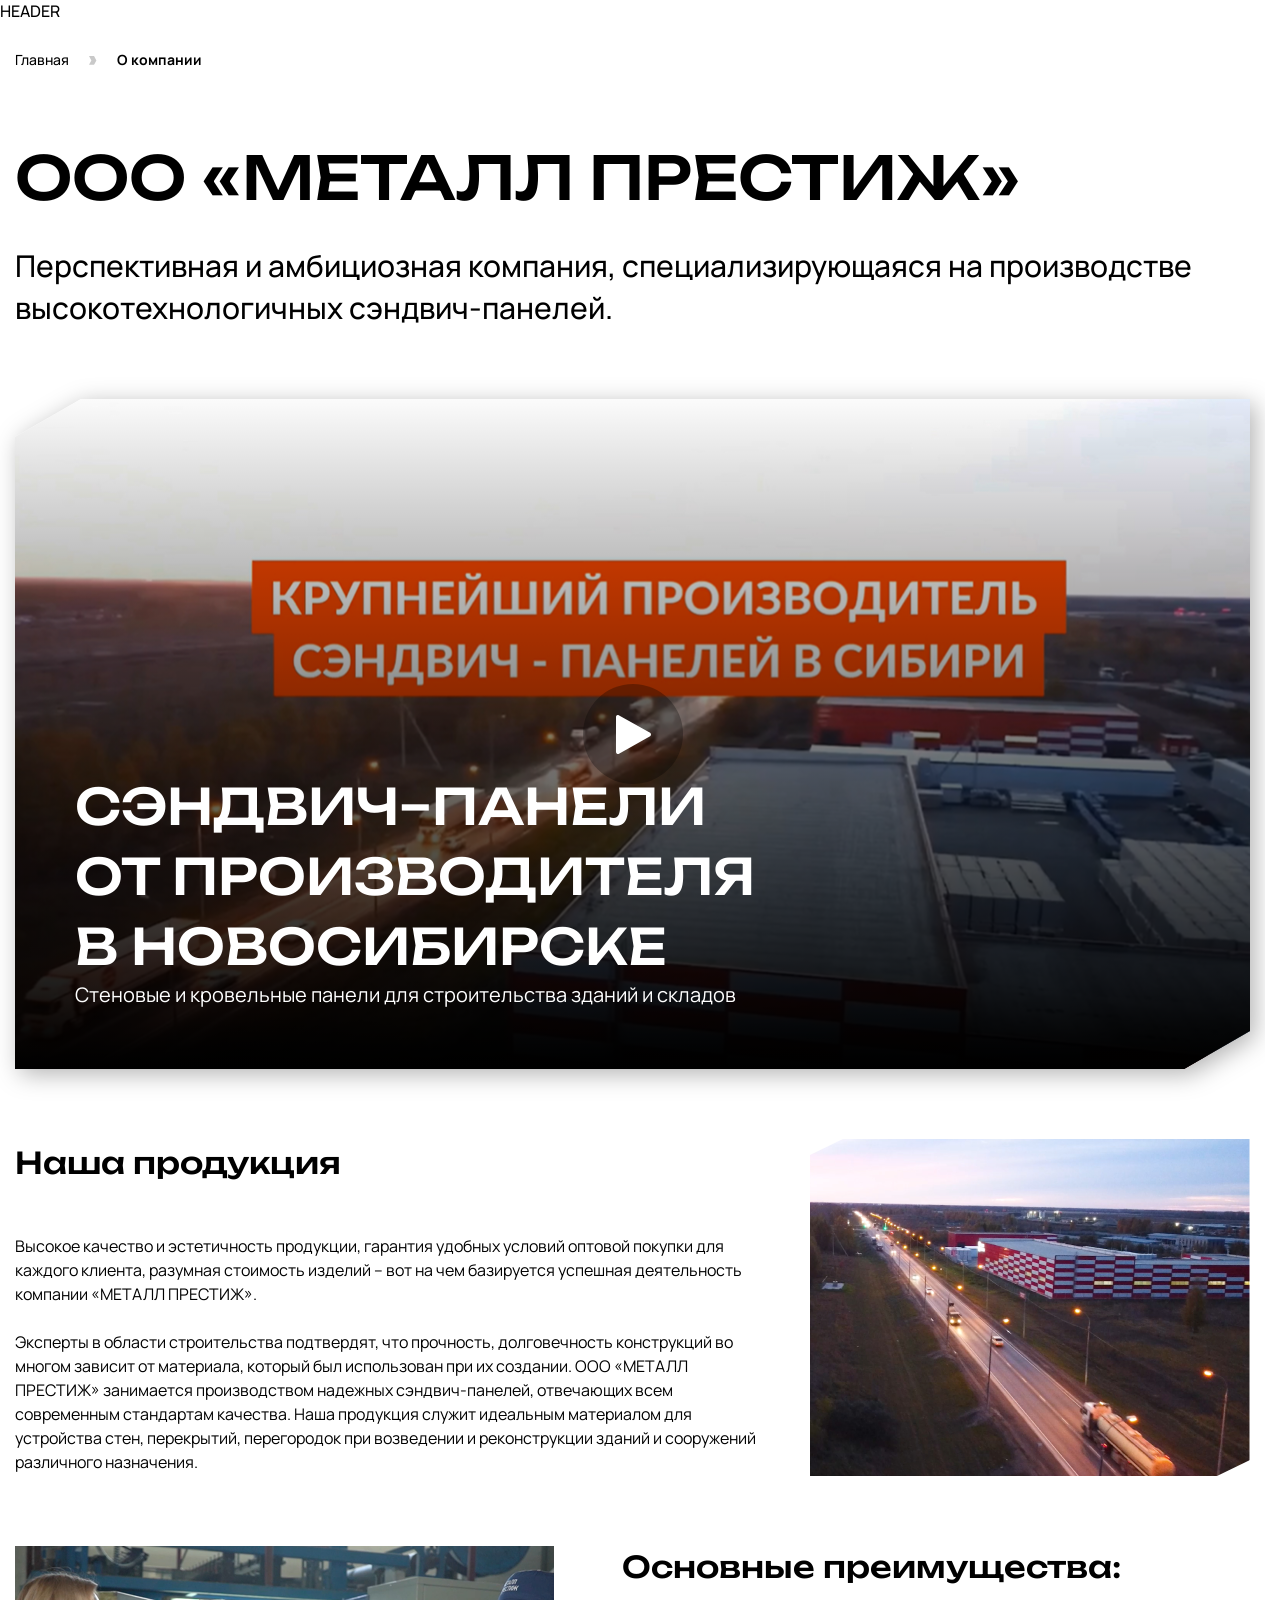
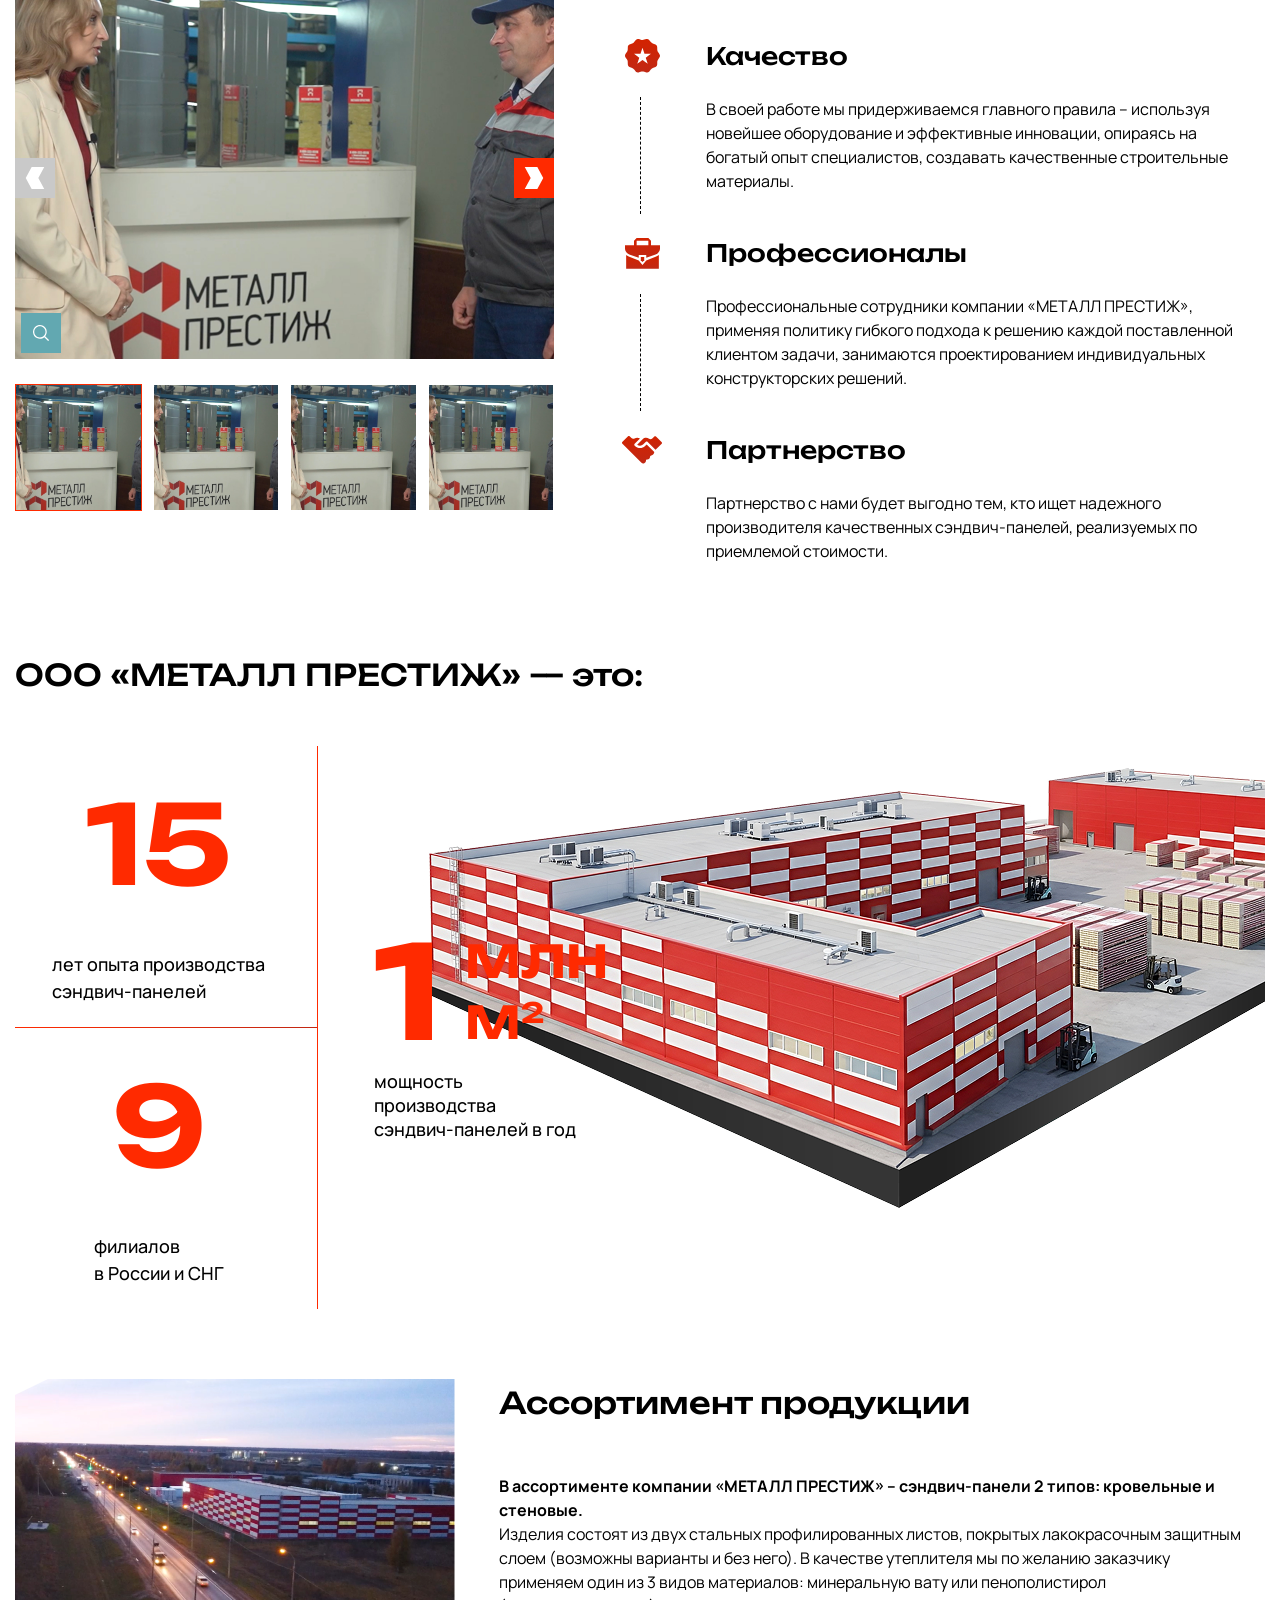
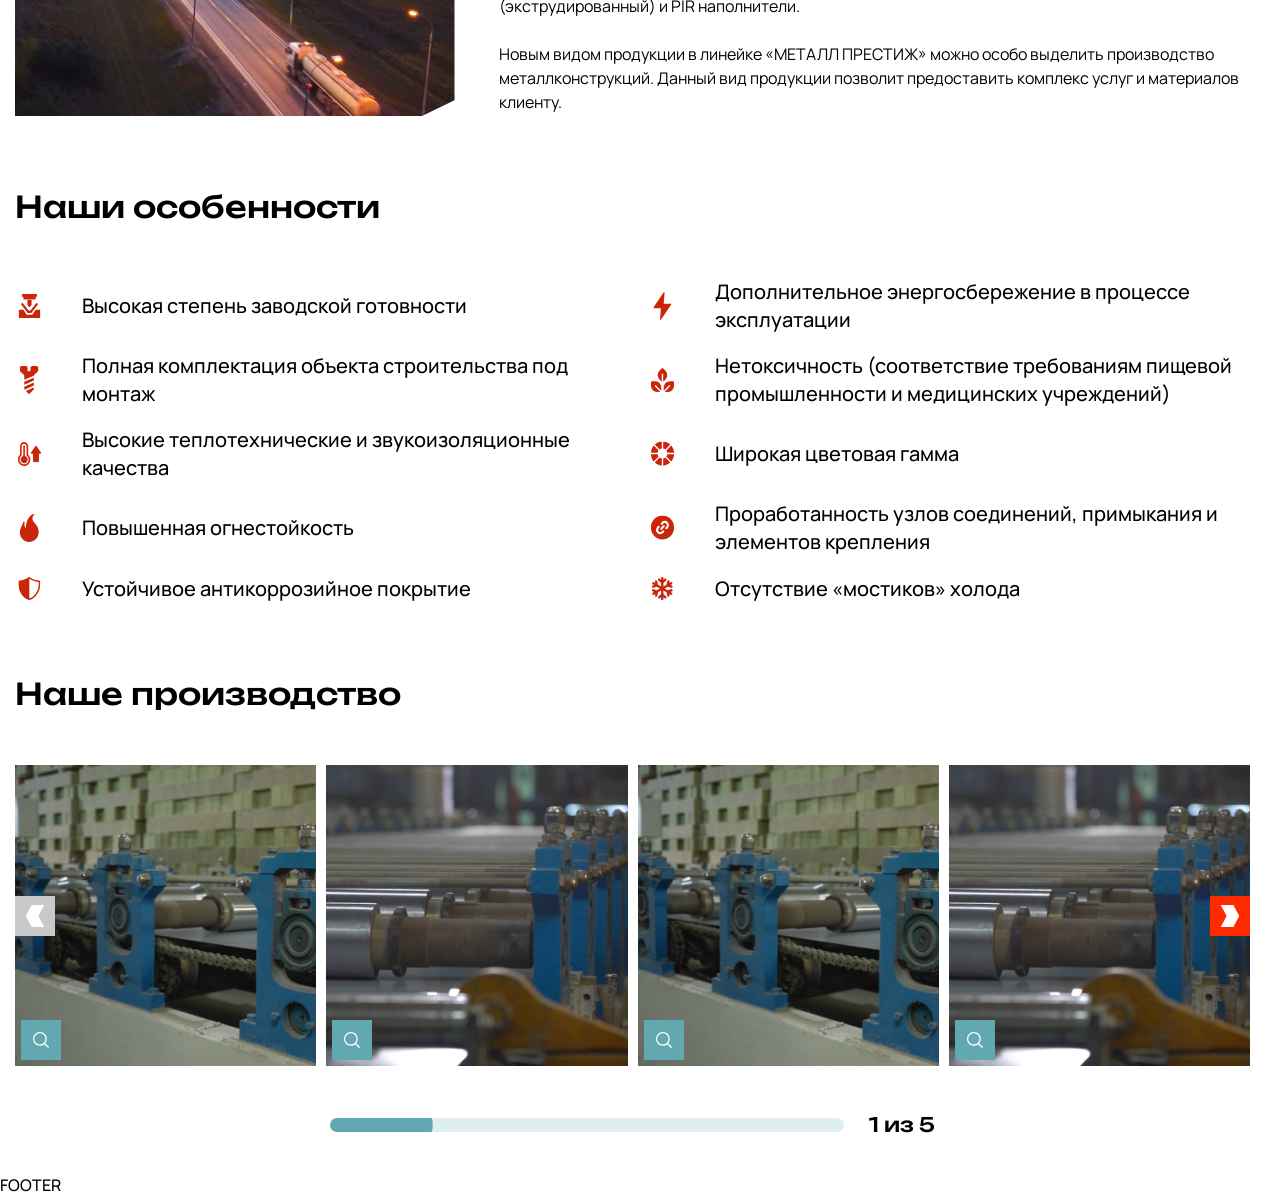
==== about.html @ 3344abcf "Мобильная версия "О компании"" ====
<!doctype html>
<html lang="ru">
	<head>
		<meta charset="UTF-8">
		<meta name="viewport" content="width=device-width, initial-scale=1.0">
		<title>ABOUT</title>
		<meta name="robots" content="noindex" />
		<link rel="stylesheet" href="./assets/css/swiper-bundle.min.css">
		<link rel="stylesheet" href="./assets/css/fancybox.css">
		<link rel="stylesheet" href="./assets/css/main.css">
		
	</head>
	<body>
		<header>
			HEADER
		</header>
		<main>
			<section class="section container breadcrumbs">
				<div class="breadcrumbs__item">
					<a href="/" data-fragment="breacrumb-home">
					<span property="name">Главная</span>
					</a>
					<meta property="position" content="1">
				</div>
				<div class="breadcrumbs__item active">
					<span property="name">О компании</span>
					<meta property="position" content="2">
				</div>
			</section>
			<section class="section container page">
				<h1>ООО «МЕТАЛЛ ПРЕСТИЖ»</h1>
				<div class="page__subtitle">
					Перспективная и амбициозная компания, специализирующаяся на производстве высокотехнологичных сэндвич-панелей.
				</div>
			</section>
			<div class="section container">
				<div class="banner">
					<div class="button-play"><img src="./assets/images/icons/btn_play.svg" alt="PLAY"></div>
					<div class="banner__inner clip-big">
						<div class="banner__inner-content">
							<div class="banner__inner-title">Сэндвич–панели <br>от производителя <br>в Новосибирске</div>
							<div class="banner__inner-description">
								Стеновые и кровельные панели для строительства зданий и складов
							</div>
						</div>
					</div>
					<div class="banner__video clip-big">
						<video loop="" muted="muted" id="banner-video" preload="0" poster="./assets/images/banner.png" width="100%" height="auto"> <source src="https://www.metall-prestig.ru/bitrix/images/video-shapka-metallprestiz.mp4" type="video/mp4"> </video>
					</div>
				</div>
			</div>
			<section class="section container textblock">
				<div class="textblock__text">
					<h2>
						Наша продукция
					</h2>
					<p>Высокое качество и эстетичность продукции, гарантия удобных условий оптовой покупки для каждого клиента, разумная стоимость изделий – вот на чем базируется успешная деятельность компании «МЕТАЛЛ ПРЕСТИЖ».</p>
					<p>Эксперты в области строительства подтвердят, что прочность, долговечность конструкций во многом зависит от материала, который был использован при их создании. ООО «МЕТАЛЛ ПРЕСТИЖ» занимается производством надежных сэндвич-панелей, отвечающих всем современным стандартам качества. Наша продукция служит идеальным материалом для устройства стен, перекрытий, перегородок при возведении и реконструкции зданий и сооружений различного назначения.</p>
				</div>
				<div class="textblock__img clip-small">
					<img src="./assets/images/our-production.png" alt="Наша продукция">
				</div>
			</section>
			<section class="section container gallery-advantages">
				<div class="gallery-thumb">
					<div class="swiper-container gallery-slider">
						<div class="swiper-wrapper">
							<div class="swiper-slide">
								<div class="slide-content">
									<a href="./assets/images/gallery-1.png" data-fancybox><img src="./assets/images/gallery-1.png" alt="Галерея Фото 1"></a>
									<span class="loupe"></span>
								</div>
							</div>
							<div class="swiper-slide">
								<div class="slide-content">
									<a href="./assets/images/gallery-1.png" data-fancybox><img src="./assets/images/gallery-1.png" alt="Галерея Фото 1"></a>
									<span class="loupe"></span>
								</div>
							</div>
							<div class="swiper-slide">
								<div class="slide-content">
									<a href="./assets/images/gallery-1.png" data-fancybox><img src="./assets/images/gallery-1.png" alt="Галерея Фото 1"></a>
									<span class="loupe"></span>
								</div>
							</div>
							<div class="swiper-slide">
								<div class="slide-content">
									<a href="./assets/images/gallery-1.png" data-fancybox><img src="./assets/images/gallery-1.png" alt="Галерея Фото 1"></a>
									<span class="loupe"></span>
								</div>
							</div>
							<div class="swiper-slide">
								<div class="slide-content">
									<a href="./assets/images/gallery-1.png" data-fancybox><img src="./assets/images/gallery-1.png" alt="Галерея Фото 1"></a>
									<span class="loupe"></span>
								</div>
							</div>
						</div>
						<div class="gallery-thumb__nav slider__nav">
							<div class="slider__nav-item slider__prev">
								<svg width="40" height="40" viewBox="0 0 40 40" fill="none" xmlns="http://www.w3.org/2000/svg">
									<path d="M40 0H0V40H40V0Z" fill="#FF2A00"/>
									<path fill-rule="evenodd" clip-rule="evenodd" d="M23.3295 20L29.2486 9.01733H16.6705L10.7515 20L16.6705 30.9827H29.2486L23.3295 20Z" fill="white"/>
								</svg>
							</div>
							<div class="slider__nav-item slider__next">
								<svg width="40" height="40" viewBox="0 0 40 40" fill="none" xmlns="http://www.w3.org/2000/svg">
									<path d="M0 40L40 40L40 3.49691e-06L3.49691e-06 0L0 40Z" fill="#FF2A00"/>
									<path fill-rule="evenodd" clip-rule="evenodd" d="M16.6705 20L10.7514 30.9827L23.3295 30.9827L29.2485 20L23.3295 9.01735L10.7514 9.01735L16.6705 20Z" fill="white"/>
								</svg>
							</div>
						</div>
					</div>
					<div class="gallery-thumbs">
						<div class="gallery-thumbs__slider swiper-container">
							<div class="swiper-wrapper">
								<div class="swiper-slide">
									<img src="./assets/images/gallery-1.png" alt="Галерея Фото 1">
								</div>
								<div class="swiper-slide">
									<img src="./assets/images/gallery-1.png" alt="Галерея Фото 2">
								</div>
								<div class="swiper-slide">
									<img src="./assets/images/gallery-1.png" alt="Галерея Фото 3">
								</div>
								<div class="swiper-slide">
									<img src="./assets/images/gallery-1.png" alt="Галерея Фото 4">
								</div>
								<div class="swiper-slide">
									<img src="./assets/images/gallery-1.png" alt="Галерея Фото 5">
								</div>
							</div>
						</div>
					</div>
				</div>
				<div class="advantages">
					<h2>Основные преимущества:</h2>
					<div class="advantages__list">
						<div class="advantages__item">
							<div class="advantages__item-title">
								<div class="icon">
									<img src="./assets/images/icons/icon_quality.svg" alt="Качество">
								</div>
								Качество
							</div>
							<div class="advantages__item-text">
								В своей работе мы придерживаемся главного правила – используя новейшее оборудование и эффективные инновации, опираясь на богатый опыт специалистов, создавать качественные строительные материалы.
							</div>
						</div>
						<div class="advantages__item">
							<div class="advantages__item-title">
								<div class="icon">
									<img src="./assets/images/icons/icon_profi.svg" alt="Качество">
								</div>
								Профессионалы
							</div>
							<div class="advantages__item-text">
								Профессиональные сотрудники компании «МЕТАЛЛ ПРЕСТИЖ», применяя политику гибкого подхода к решению каждой поставленной клиентом задачи, занимаются проектированием индивидуальных конструкторских решений.
							</div>
						</div>
						<div class="advantages__item">
							<div class="advantages__item-title">
								<div class="icon">
									<img src="./assets/images/icons/icon_partners.svg" alt="Качество">
								</div>
								Партнерство
							</div>
							<div class="advantages__item-text">
								Партнерство с нами будет выгодно тем, кто ищет надежного производителя качественных сэндвич-панелей, реализуемых по приемлемой стоимости.
							</div>
						</div>
					</div>
				</div>
			</section>
			<div class="section features">
				<div class="container">
					<h2>ООО «МЕТАЛЛ ПРЕСТИЖ» — это:</h2>
					<div class="features__list">
						<div class="features__item">
							<div class="features__item-number">
								15
							</div>
							<div class="features__item-text">
								лет опыта производства <br>сэндвич-панелей
							</div>
						</div>
						<div class="features__item">
							<div class="features__item-number">
								<span>1</span>
								<span>млн <br>м<sup>2</sup></span>
							</div>
							<div class="features__item-text">
								мощность <br>производства <br>сэндвич-панелей в год
							</div>
						</div>
						<div class="features__item">
							<div class="features__item-number">
								9
							</div>
							<div class="features__item-text">
								филиалов <br>в России и СНГ
							</div>
						</div>
					</div>
				</div>
				<div class="features__img">
					<img src="./assets/images/features.png" alt="ООО МЕТАЛЛ ПРЕСТИЖ">
				</div>
			</div>
			<section class="section container textblock">
				<div class="textblock__img clip-small">
					<img src="./assets/images/our-production.png" alt="Наша продукция">
				</div>
				<div class="textblock__text">
					<h2>
						Ассортимент продукции
					</h2>
					<p><b>В ассортименте компании «МЕТАЛЛ ПРЕСТИЖ» – сэндвич-панели 2 типов: кровельные и стеновые.</b> <br>Изделия состоят из двух стальных профилированных листов, покрытых лакокрасочным защитным слоем (возможны варианты и без него). В качестве утеплителя мы по желанию заказчику применяем один из 3 видов материалов: минеральную вату или пенополистирол (экструдированный) и PIR наполнители.</p>
					<p>Новым видом продукции в линейке «МЕТАЛЛ ПРЕСТИЖ» можно особо выделить производство металлконструкций. Данный вид продукции позволит предоставить комплекс услуг и материалов клиенту.</p>
				</div>
			</section>
			<section class="section container advantages-list">
				<h2>Наши особенности</h2>
				<div class="advantages-list__items">
					<div class="advantages-list__elem">
						<div class="icon">
							<img src="./assets/images/icons/icon_product.svg" alt="Высокая степень заводской готовности">
						</div>
						<div class="text">
							Высокая степень заводской готовности
						</div>
					</div>
					<div class="advantages-list__elem">
						<div class="icon">
							<img src="./assets/images/icons/icon_energy.svg" alt="Дополнительное энергосбережение в процессе эксплуатации">
						</div>
						<div class="text">
							Дополнительное энергосбережение в процессе эксплуатации
						</div>
					</div>
					<div class="advantages-list__elem">
						<div class="icon">
							<img src="./assets/images/icons/icon_screw.svg" alt="Полная комплектация объекта строительства под монтаж">
						</div>
						<div class="text">
							Полная комплектация объекта строительства под монтаж
						</div>
					</div>
					<div class="advantages-list__elem">
						<div class="icon">
							<img src="./assets/images/icons/icon_eco.svg" alt="Нетоксичность (соответствие требованиям пищевой промышленности и медицинских учреждений)">
						</div>
						<div class="text">
							Нетоксичность (соответствие требованиям пищевой промышленности и медицинских учреждений)
						</div>
					</div>
					<div class="advantages-list__elem">
						<div class="icon">
							<img src="./assets/images/icons/icon_temp.svg" alt="Высокие теплотехнические и звукоизоляционные качества">
						</div>
						<div class="text">
							Высокие теплотехнические и звукоизоляционные качества
						</div>
					</div>
					<div class="advantages-list__elem">
						<div class="icon">
							<img src="./assets/images/icons/icon_colour.svg" alt="Широкая цветовая гамма">
						</div>
						<div class="text">
							Широкая цветовая гамма
						</div>
					</div>
					<div class="advantages-list__elem">
						<div class="icon">
							<img src="./assets/images/icons/icon_fire.svg" alt="Повышенная огнестойкость">
						</div>
						<div class="text">
							Повышенная огнестойкость
						</div>
					</div>
					<div class="advantages-list__elem">
						<div class="icon">
							<img src="./assets/images/icons/icon_chain.svg" alt="Проработанность узлов соединений, примыкания и элементов крепления">
						</div>
						<div class="text">
							Проработанность узлов соединений, примыкания и элементов крепления
						</div>
					</div>
					<div class="advantages-list__elem">
						<div class="icon">
							<img src="./assets/images/icons/icon_guarantee.svg" alt="Устойчивое антикоррозийное покрытие">
						</div>
						<div class="text">
							Устойчивое антикоррозийное покрытие
						</div>
					</div>
					<div class="advantages-list__elem">
						<div class="icon">
							<img src="./assets/images/icons/icon_cold.svg" alt="Отсутствие «мостиков» холода">
						</div>
						<div class="text">
							Отсутствие «мостиков» холода
						</div>
					</div>
				</div>
			</section>
			<section class="section container production">
				<h2>Наше производство</h2>
				<div class="production__gallery">
					<div class="gallery swiper">
						<div class="swiper-wrapper">
							<div class="swiper-slide">
								<div class="production__item">
									<a href="./assets/images/production-1.png" data-fancybox="gallery">
										<img src="./assets/images/production-1_thumb.png" alt="Галерея Фото 1">
										<span class="loupe"></span>
									</a>
								</div>
							</div>
							<div class="swiper-slide">
								<div class="production__item">
									<a href="./assets/images/production-2.png" data-fancybox="gallery">
										<img src="./assets/images/production-2_thumb.png" alt="Галерея Фото 2">
										<span class="loupe"></span>
									</a>
								</div>
							</div>
							<div class="swiper-slide">
								<div class="production__item">
									<a href="./assets/images/production-3.png" data-fancybox="gallery">
										<img src="./assets/images/production-3_thumb.png" alt="Галерея Фото 3">
										<span class="loupe"></span>
									</a>
								</div>
							</div>
							<div class="swiper-slide">
								<div class="production__item">
									<a href="./assets/images/production-4.png" data-fancybox="gallery">
										<img src="./assets/images/production-4_thumb.png" alt="Галерея Фото 4">
										<span class="loupe"></span>
									</a>
								</div>
							</div>
							<div class="swiper-slide">
								<div class="production__item">
									<a href="./assets/images/production-1.png" data-fancybox="gallery">
										<img src="./assets/images/production-1_thumb.png" alt="Галерея Фото 1">
										<span class="loupe"></span>
									</a>
								</div>
							</div>
							<div class="swiper-slide">
								<div class="production__item">
									<a href="./assets/images/production-2.png" data-fancybox="gallery">
										<img src="./assets/images/production-2_thumb.png" alt="Галерея Фото 2">
										<span class="loupe"></span>
									</a>
								</div>
							</div>
							<div class="swiper-slide">
								<div class="production__item">
									<a href="./assets/images/production-3.png" data-fancybox="gallery">
										<img src="./assets/images/production-3_thumb.png" alt="Галерея Фото 3">
										<span class="loupe"></span>
									</a>
								</div>
							</div>
							<div class="swiper-slide">
								<div class="production__item">
									<a href="./assets/images/production-4.png" data-fancybox="gallery">
										<img src="./assets/images/production-4_thumb.png" alt="Галерея Фото 4">
										<span class="loupe"></span>
									</a>
								</div>
							</div>
						</div>
					</div>
					<div class="gallery__nav slider__nav">
						<div class="slider__nav-item slider__prev">
							<svg width="40" height="40" viewBox="0 0 40 40" fill="none" xmlns="http://www.w3.org/2000/svg">
								<path d="M40 0H0V40H40V0Z" fill="#FF2A00"/>
								<path fill-rule="evenodd" clip-rule="evenodd" d="M23.3295 20L29.2486 9.01733H16.6705L10.7515 20L16.6705 30.9827H29.2486L23.3295 20Z" fill="white"/>
							</svg>
						</div>
						<div class="slider__nav-item slider__next">
							<svg width="40" height="40" viewBox="0 0 40 40" fill="none" xmlns="http://www.w3.org/2000/svg">
								<path d="M0 40L40 40L40 3.49691e-06L3.49691e-06 0L0 40Z" fill="#FF2A00"/>
								<path fill-rule="evenodd" clip-rule="evenodd" d="M16.6705 20L10.7514 30.9827L23.3295 30.9827L29.2485 20L23.3295 9.01735L10.7514 9.01735L16.6705 20Z" fill="white"/>
							</svg>
						</div>
					</div>
				</div>
				<div class="gallery__pagination">
					<div class="mobile__navigation gallery__nav">
						<div class="slider__nav-item slider__prev">
							<svg width="40" height="40" viewBox="0 0 40 40" fill="none" xmlns="http://www.w3.org/2000/svg">
								<path d="M40 0H0V40H40V0Z" fill="#FF2A00"/>
								<path fill-rule="evenodd" clip-rule="evenodd" d="M23.3295 20L29.2486 9.01733H16.6705L10.7515 20L16.6705 30.9827H29.2486L23.3295 20Z" fill="white"/>
							</svg>
						</div>
						<div class="slider-pagination"></div>
						<div class="slider__nav-item slider__next">
							<svg width="40" height="40" viewBox="0 0 40 40" fill="none" xmlns="http://www.w3.org/2000/svg">
								<path d="M0 40L40 40L40 3.49691e-06L3.49691e-06 0L0 40Z" fill="#FF2A00"/>
								<path fill-rule="evenodd" clip-rule="evenodd" d="M16.6705 20L10.7514 30.9827L23.3295 30.9827L29.2485 20L23.3295 9.01735L10.7514 9.01735L16.6705 20Z" fill="white"/>
							</svg>
						</div>
					</div>
					<div class="slider-counter"></div>
				</div>
			</section>
		</main>
		<footer>
			FOOTER
		</footer>

		<script src="./assets/js/swiper-bundle.min.js"></script>
		<script src="./assets/js/fancybox.umd.js"></script>
		<script src="./assets/js/main.js"></script>
	</body>
</html>
---- assets/css/main.css ----
*,
:before,
:after {
	box-sizing: border-box;
	margin: 0;
	padding: 0;
}

:where(ul, ol):where([class]) {
	padding-left: 0
}

body,
:where(blockquote, figure):where([class]) {
	margin: 0
}

:where(h1, h2, h3, h4, h5, h6, p, ul, ol, dl):where([class]) {
	margin-block: 0
}

:where(dd[class]) {
	margin-left: 0
}

:where(fieldset[class]) {
	margin-left: 0;
	padding: 0;
	border: none
}

:where(ul[class]) {
	list-style: none
}

:where(address[class]) {
	font-style: normal
}

img,
video {
	display: block;
	height: auto
}

input,
textarea,
select,
button {
	font: inherit
}

ul li,
ol li {
	list-style: none;
}

html {
	height: 100%;
	scrollbar-gutter: stable
}

html,
:has(:target) {
	scroll-behavior: smooth
}

body {
	min-height: 100%;
}

a:where([class]) {
	display: inline-flex
}

button,
label {
	cursor: pointer
}

svg * {
	transition-property: fill, stroke
}

:where(table) {
	border-collapse: collapse;
	border-color: currentColor
}

@media (prefers-reduced-motion: reduce) {
	*,
	:before,
	:after {
		animation-duration: .01ms !important;
		animation-iteration-count: 1 !important;
		transition-duration: .01ms !important;
		scroll-behavior: auto !important
	}
}

@font-face {
    font-family: 'Unbounded';
    src: url('../fonts/Unbounded-Medium.woff2') format('woff2');
    font-weight: 500;
    font-style: normal;
    font-display: swap;
}

@font-face {
    font-family: 'Unbounded';
    src: url('../fonts/Unbounded-Bold.woff2') format('woff2');
    font-weight: bold;
    font-style: normal;
    font-display: swap;
}

@font-face {
    font-family: 'Inter 24pt';
    src: url('../fonts/Inter24pt-Medium.woff2') format('woff2');
    font-weight: 500;
    font-style: normal;
    font-display: swap;
}

@font-face {
    font-family: 'Manrope';
    src: url('../fonts/Manrope-Bold.woff2') format('woff2');
    font-weight: bold;
    font-style: normal;
    font-display: swap;
}

@font-face {
    font-family: 'Manrope';
    src: url('../fonts/Manrope-Light.woff2') format('woff2');
    font-weight: 300;
    font-style: normal;
    font-display: swap;
}

@font-face {
    font-family: 'Manrope';
    src: url('../fonts/Manrope-Medium.woff2') format('woff2');
    font-weight: 500;
    font-style: normal;
    font-display: swap;
}

@font-face {
    font-family: 'Manrope';
    src: url('../fonts/Manrope-Regular.woff2') format('woff2');
    font-weight: normal;
    font-style: normal;
    font-display: swap;
}

a {
    color: inherit;
    text-decoration: none;
}

.btn {
    border: 2px solid transparent;
    border-radius: 50px;
    background-image: 
        linear-gradient(#ffffff, #ffffff), 
        linear-gradient(90deg, var(--color-accent),  var(--color-accent-dark));
    background-origin: border-box;
    background-clip: padding-box, border-box;
    font-weight: 700;
    font-size: 14px;
    line-height: 19px;
    display: block;
    padding: 11px 34px;
    color: var(--color-black);
    width: fit-content;
}

.hidden {
    opacity: 0!important;
}

:root {
	--color-white: #FFFFFF;
    --color-black: #000000;

    --color-accent: #FF2A00;
    --color-accent-dark: #C12814;

    --color-blue: #62A8B1;
}

body {
	font-family: 'Manrope';
    font-weight: 500;
}

.container {
    max-width: 1443px;
    padding-inline: 15px;
    margin: 0 auto;
}

.section {
    padding-top: 35px;
    padding-bottom: 35px;
}

.section__title {
    display: flex;
    justify-content: space-between;
    align-items: center;
}

.section__title h2,
.section h2 {
    font-weight: 500;
    font-size: 30px;
    line-height: 42px;
    font-family: 'Unbounded';
    font-weight: 500;
    margin-bottom: 50px;
}

@media(max-width: 576px) {
    .container {
        padding-inline: 21px;
    }

    .section {
        padding-top: 20px;
        padding-bottom: 20px;
    }

    .section h2 {
        font-size: 16px;
        line-height: 22px;
        margin-bottom: 25px;
    }
}

.section__more a {
    font-weight: 500;
    font-size: 16px;
    line-height: 22px;
    position: relative;
    padding-right: 20px;
    text-decoration: underline;
    padding-right: 34px;
    display: block;
}

.section__more a:hover {
    text-decoration: none;
}

.section__more a:before {
    background: url('../images/right_mini.svg') no-repeat center center;
    content: '';
    width: 16px;
    height: 16px;
    right: 0;
    top: 50%;
    transform: translateY(-50%);
    position: absolute;
}

.section__more a:hover:before {
    animation: moveRight 0.5s ease-in-out;
}

@keyframes moveRight {
  0% {
    right: 0;
  }
  50% {
    right: 5px;
  }
  100% {
    right: 0; 
  }
}


/* <скошенные углы> */

.clip-big {
    clip-path: polygon(
        66px 0,
        100% 0,
        100% calc(100% - 38px),
        calc(100% - 66px) 100%,
        0 100%,
        0 38px
    );
}

.clip-small {
    clip-path: polygon(
        33px 0,
        100% 0,
        100% calc(100% - 16px),
        calc(100% - 33px) 100%,
        0 100%,
        0 16px
    );
}

@media(max-width: 576px) {
    .clip-big {
        clip-path: polygon(
            28px 0,
            100% 0,
            100% calc(100% - 15px),
            calc(100% - 28px) 100%,
            0 100%,
            0 15px
        );
    }
}

/* </ скошенные углы> */

/* start breadcrumbs */

.breadcrumbs.section {
	padding-top: 27px;
}

.breadcrumbs {
    font-size: 14px;
    line-height: 21px;
	display: flex;
	gap: 20px;
}

.breadcrumbs .breadcrumbs__item {
	display: flex;
}

.breadcrumbs .breadcrumbs__item:not(:first-child) a:before,
.breadcrumbs .breadcrumbs__item.active:before {
	content: url("data:image/svg+xml;charset=UTF-8, %3csvg width='8' height='9' viewBox='0 0 8 9' fill='none' xmlns='http://www.w3.org/2000/svg'%3e%3cpath fill-rule='evenodd' clip-rule='evenodd' d='M2.36722 4.39307L-0.000407219 8.78613L5.03081 8.78613L7.39844 4.39307L5.03081 5.51506e-06L-0.000406451 5.07522e-06L2.36722 4.39307Z' fill='%23C9C9C9'/%3e%3c/svg%3e ");
	margin-right: 20px;
}

.breadcrumbs .breadcrumbs__item.active {
    font-weight: 600;
}

@media(max-width: 576px) {
	.breadcrumbs {
		font-size: 12px;
		line-height: 20px;
	}
}

/* end breadcrumbs */

/* <all swiper> */

.slider-counter {
    font-family: 'Unbounded';
    font-weight: 500;
    font-size: 20px;
    line-height: 28px;
    white-space: nowrap;
}

.slider__nav {
    display: flex;
    justify-content: space-between;
    position: absolute;
    z-index: 9;
    left: -20px;
    right: -20px;
    top: 212px;
}

.slider__prev,
.slider__next {
    cursor: pointer;
    display: flex;
    align-items: center;
}

.slider__prev:not(.swiper-button-disabled):hover svg path:first-child,
.slider__next:not(.swiper-button-disabled):hover svg path:first-child {
    fill: var(--color-accent-dark);
}

.swiper-button-disabled svg path:first-child {
    fill: #C9C9C9;
    cursor: auto;
}

.slider-pagination {
    position: relative;
}

.swiper-pagination-progressbar .swiper-pagination-progressbar-fill {
    background: #62A8B0;
    border-radius: 8px;
}

.swiper-pagination-progressbar {
    background: #DFEFF1;
    height: 8px;
}

.swiper-pagination-progressbar.swiper-pagination-horizontal {
    height: 14px;
    border-radius: 8px;
    overflow: hidden;
    width: 100%;
    max-width: 514px;
}

@media(max-width: 1443px) {
    .slider__nav {
        left: 0;
        right: 0;
    }
}

@media(max-width: 576px) {
    .slider__prev,
    .slider__next {
        width: 24px;
        height: 24px;
    }

    .slider-counter {
        font-size: 16px;
    }
}

/* </ all swiper> */

/* --------------------------------------------- end general --------------------------------------------- */

/* <banner> */

.button-play {
    position: absolute;
    top: 50%;
    left: 50%;
    transform: translate(-50%, -50%);
    z-index: 9;
    cursor: pointer;
    transition: opacity 1.5s ease;
}

.button-play img {
    transition: transform 0.5s ease;
}

.button-play img:hover {
    transform: scale(1.2);
}

.banner__video {
    position: absolute;
    top: 0;
    right: 0;
    bottom: 0;
    left: 0;
}

.banner__video video {
    width: 100%;
    height: 100%;
    object-fit: cover;
    object-position: center;
}

.banner {
    position: relative;
    filter: drop-shadow(5px 5px 12px rgba(0, 0, 0, 0.3));
    height: 670px;
}

.--home.banner {
    padding-bottom: 0;
}

.banner__inner {
    background: url('../images/banner.png') no-repeat center center;
    background-size: cover;
    position: relative;
    height: 100%;
    z-index: 8;
    transition: opacity 1.5s ease;
}

.--home.banner .banner__inner {
    margin-bottom: 65px;
}

.banner__inner:after {
    position: absolute;
    top: 0;
    right: 0;
    bottom: 0;
    left: 0;
    z-index: 8;
    background: linear-gradient(180deg, rgba(0, 0, 0, 0) 0%, #000000 100%);
    content: '';
}

.banner__inner > div {
    z-index: 9;
}

.banner__inner {
    display: flex;
    padding: 60px;
    color: var(--color-white);
}

.banner__inner-content {
    margin-top: auto;
}

.banner__inner-title {
    font-family: 'Unbounded';
    font-size: 50px;
    line-height: 70px;
    text-transform: uppercase;
}

.banner__inner-description {
    font-weight: 400;
    font-size: 20px;
    line-height: 28px;
}

.banner__message {
    background-color: #606060;
    background-image: url('../images/banner_bg.png');
    background-repeat: repeat-x;
    background-position: bottom;
    padding: 38px 27px 30px;
    font-weight: 500;
    font-size: 16px;
    line-height: 22px;
    color: #FFFFFF;
    max-width: 530px;
    position: absolute;
    bottom: -65px;
    right: 65px;
}

.banner__message p {
    margin-bottom: 22px;
}

.banner__message p b {
    font-weight: 700;
}

.banner__message p:last-child {
    margin-bottom: 0;
}

@media(max-width: 767px) {
    .banner {
        display: flex;
        flex-direction: column;
        filter: none;
        height: auto;
    }

    .button-play {
        display: none;
    }

    .banner__video {
        position: relative;
        order: 1;
    }

    .banner__inner {
        clip-path: none;
        background: transparent;
        order: 2;
        color: var(--color-black);
        padding: 0;
        width: 100%;
        height: fit-content;
    }

    .banner__inner-title {
        font-size: 28px;
        line-height: 36px;
        text-align: center;
        margin-bottom: 20px;
    }

    .banner__inner-description {
        font-size: 16px;
        line-height: 21px;
        text-align: center;
    }

    .banner__inner-content {
        margin-top: 0;
        width: 100%;
        padding: 19px 0 0 0;
    }

    .banner__inner:after {
        display: none;
    }
}

@media(max-width: 576px) {
    .banner__inner-title {
        font-size: 24px;
        line-height: normal;
        margin-bottom: 13px;
    }

    .banner__inner-description {
        font-size: 12px;

        line-height: 17px;
    }
}

@media(max-width: 480px) {
    .banner__inner-title {
        font-size: 18px;
    }
}

/* </ banner> */

/* <features> */

.features {
    background: url('../images/features.png') no-repeat center right;
}

.features__list {
    display: grid;
    grid-template-columns: auto;
    grid-template-rows: auto;
    column-gap: 0;
    row-gap: 0;
    width: fit-content;
}

.features__list .features__item:nth-child(1) {
    grid-column-start: 1;
    grid-row-start: 1;
    border-bottom: 1px solid;
    border-image: linear-gradient(90deg, var(--color-accent),  var(--color-accent-dark)) 1;
}

.features__list .features__item:nth-child(2) {
    border-image: linear-gradient(90deg, var(--color-accent),  var(--color-accent-dark)) 1;
    grid-column-start: 2;
    grid-row-start: 1;
    grid-row: span 2;
}

.features__list .features__item:nth-child(3) {
    grid-column-start: 1;
    grid-row-start: 2;
}

.features__list .features__item {
    display: flex;
    gap: 30px;
    padding: 21px 52px 22px 37px;
    align-items: center;
    letter-spacing: 0;
}

.features__list .features__item .features__item-number {
    font-family: 'Unbounded';
    font-weight: bold;
    font-size: 110px;
    line-height: 154px;
    color: var(--color-accent);
    min-width: 150px;
    display: flex;
    justify-content: center;
    gap: 23px;
    align-items: center;
}

.features__list .features__item .features__item-text {
    font-weight: 500;
    font-size: 18px;
    line-height: 27px;
}

.features__list .features__item:nth-child(2) .features__item-text {
    line-height: 24px;
}

.features__list .features__item:nth-child(2) .features__item-number span:first-child {
    font-size: 130px;
}

.features__list .features__item:nth-child(2) .features__item-number span:last-child {
    font-size: 45px;
    line-height: 52px;
    text-transform: uppercase;
}

.features__list .features__item:nth-child(2) .features__item-number span:last-child sup {
    font-size: 28px;
}

.features__img {
    display: none;
}

.features__img img {
    max-width: 100%;
    height: auto;
}

@media(min-width: 992px) {
    .features__list .features__item:nth-child(2) {
        gap: 0;
        flex-direction: column;
        align-items: baseline;
        justify-content: center;
        padding: 10px 52px 10px 56px;
        border-left: 1px solid;
    }
}

@media(max-width: 1198px) {
    .features {
        background: transparent;
    }

    .features__list {
       width: 100%;
    }

    .features__img {
        display: flex;
        justify-content: flex-end;
    }
}

@media(max-width: 991px) {

    .features__list {
        display: flex;
        flex-direction: column;
    }

    .features__list .features__item:nth-child(2) {
        border-bottom: 1px solid;
    }

    .features__list .features__item {
        justify-content: center;
    }
}

@media(max-width: 767px) {
    .features__list .features__item .features__item-number,
    .features__list .features__item:nth-child(2) .features__item-number span:first-child {
        font-size: 60px;
        line-height: 84px;
    }

    .features__list .features__item:nth-child(2) .features__item-number span:last-child {
        font-size: 24px;
        line-height: 24px;
    }

    .features__list .features__item:nth-child(2) .features__item-number span:last-child sup {
        font-size: 14px;
    }

     .features__list .features__item .features__item-text {
        font-size: 14px;
        line-height: 21px;
    }

    .features__list .features__item {
        justify-content: flex-start;
    }
}

@media(min-width: 1420px) and (max-width: 1780px) {
    .features__list .features__item {
        gap: 15px;
        padding: 20px;
    }

    .features__item-text {
        text-align: center;
    }
}

@media(min-width: 1199px) and (max-width: 1419px) {
    .features__list .features__item {
        flex-direction: column;
    }
}

@media(max-width: 576px) {
    .features__list .features__item {
        padding: 15px;
        justify-content: flex-start;
    }
}


@media(max-width: 375px) {
    .features__list .features__item {
        padding: 15px;
        flex-direction: column;
        gap: 15px;
        justify-content: flex-start;
    }

    .features__item-text {
        text-align: center;
    }
}

/* </features> */

/* <popular> */

.products__slider {
    margin-bottom: 90px;
}

.popular__products {
    position: relative;
}

.products__item {
    background: var(--color-white);
    border: 1px solid #E3E3E3;
}

.products__item-info {
    padding: 37px 16px 19px;
}

.products__item-img {
    position: relative;
}

.products__item-img img {
    max-width: 100%;
    height: auto;
}

.products__item-img:after {
    height: 1px;
    background: linear-gradient(90deg, var(--color-accent),  var(--color-accent-dark));
    left: 25px;
    right: 25px;
    content: '';
    position: absolute;
    bottom: 0;
}

.products__item-title {
    font-weight: 700;
    font-size: 20px;
    line-height: 28px;
    color: var(--color-accent-dark);
    text-align: center;
    margin-bottom: 34px;
}

.popular__categories {
    display: flex;
    column-gap: 11px;
    flex-wrap: wrap;
}

.products__options {
    display: flex;
    flex-direction: column;
    margin-bottom: 28px;
}

.products__options-item {
    display: flex;
    gap: 10px;
    font-size: 14px;
    line-height: 25px;
}

.products__options-item.sku {
    font-weight: bold;
}

.products__options-key {
    width: 95px;
}

.products__bottom {
    margin-top: auto;
    display: flex;
    gap: 12px;
    align-items: center;
}

.products__bottom-price {
    width: calc(100% - 139px);
    text-align: center;
    font-weight: 700;
    font-size: 20px;
    color: var(--color-accent-dark);
}

.products__bottom-button {
    width: 133px;
}

.category__item {
    position: relative;
    width: calc(1/3*100% - (1 - 1/3)*11px);
    padding: 10px 46px 11px 0;
    border-bottom: 1px solid transparent;
    background-image: 
        linear-gradient(#ffffff, #ffffff), 
        linear-gradient(90deg, var(--color-accent),  var(--color-accent-dark));
    background-origin: border-box;
    background-clip: padding-box, border-box;
    display: flex;
    gap: 48px;
    align-items: center;
}

.category__item:nth-child(-n+3) {
    border-top: 1px solid transparent;
}

.category__item:before {
    background: url('../images/right_mini.svg') no-repeat center center;
    content: '';
    width: 16px;
    height: 16px;
    right: 20px;
    top: 50%;
    transform: translateY(-50%);
    position: absolute;
    transition: right 0.3s ease;
}

.category__item:hover:before {
    right: 0;
}

.category__item-title {
    font-weight: 500;
    font-size: 20px;
    line-height: 28px;
    text-decoration: underline;
}

.category__item:hover .category__item-title {
    text-decoration: none;
}

.category__item-title b {
    font-weight: bold;
}

/* </ popular> */

/* info */

.info__content {
    display: flex;
    align-items: center;
    gap: 30px;
}

.info__main {
    position: relative;
}

.info__main-pic {
    position: relative;
}

.info__main-pic:before {
    top: 50%;
    transform: translateY(-50%);
    width: 50%;
    right: -30px;
    border-bottom: 1px dashed var(--color-black);
    height: 1px;
    position: absolute;
    content: '';
    z-index: 8;
}

.info__main-pic img {
    z-index: 9;
    position: relative;
}

.info__main-help {
    width: fit-content;
    position: relative;
    min-width: 304px;
}

.info__main-help .--wrapper {
    padding: 1px;
    background: var(--color-black);
}

.info__main-help .--inner {
    background: var(--color-white);
    padding: 18px 21px 15px 18px;
    display: flex;
    gap: 20px;
    font-weight: 700;
    font-size: 20px;
    line-height: 28px;
    text-transform: uppercase;
}

.info__main-help.top {
    top: -110px;
    left: 4px;
    position: absolute;
}

.info__main-help.bottom {
    bottom: -164px;
    right: 22%;
    position: absolute;
}

.info__main-help.top:after,
.info__main-help.bottom:after {
    height: 100px;
    border-left: 1px dashed var(--color-black);
    width: 1px;
    z-index: 8;
    content: '';
    position: absolute;
}

.info__main-help.top:after {
    top: 100%;
    right: 33px;
}

.info__main-help.bottom:after {
    bottom: 100%;
    right: 0;
}

.materials {
    display: flex;
    flex-direction: column;
    gap: 76px;
    position: relative;
}

.materials__item {
    display: flex;
    gap: 60px;
    align-items: center;
    padding-left: 30px;
    position: relative;
}

.materials__item:before {
    width: 30px;
    height: 1px;
    border-bottom: 1px dashed var(--color-black);
    position: absolute;
    left: 0;
    top: 50%;
    transform: translateY(-50%);
    content: '';
}

.materials__item:nth-child(2):before {
    display: none;
}

.materials:before {
    top: 91px;
    bottom: 91px;
    left: 0;
    width: 1px;
    border-left: 1px dashed var(--color-black);
    content: '';
    position: absolute;
}

.materials__img {
    overflow: hidden;
    min-width: 182px;
    min-height: 180px;
}

.materials__img img {
    width: 100%;
    height: 100%;
    object-fit: cover;
}

.materials__content {
    display: flex;
    flex-direction: column;
    gap: 16px;
    width: calc(100% - 182px - 30px)
}

.materials__content-title {
    font-size: 24px;
    line-height: 34px;
    font-family: 'Unbounded';
    font-weight: 500;
}

.materials__content-text {
    font-weight: normal;
    font-size: 16px;
    line-height: 24px;
}

/* use */

.use__list {
    display: flex;
    gap: 10px;
    flex-wrap: wrap;
}

.use__item {
    display: flex;
    gap: 10px;
    width: calc(1/5*100% - (1 - 1/5)*10px);
    min-height: 420px;
    flex-direction: column;
    padding: 20px;
    background-size: contain;
}

.use__item-title {
    font-weight: 500;
    font-size: 18px;
    line-height: 25px;
    color: var(--color-white);
    margin-top: auto;
    font-family: 'Unbounded';
    transition: transform 0.3s ease;
}

.use__item:hover .use__item-title {
    transform: translateY(-20px);
}

/* tags */

.tags__list {
    display: flex;
    gap: 13px;
    flex-wrap: wrap;
}

.tags__list a {
    font-weight: 700;
    font-size: 14px;
    line-height: 19px;
    display: block;
    padding: 11px 34px;
    border: 2px solid transparent;
    border-radius: 50px;
    background-image: 
        linear-gradient(#ffffff, #ffffff), 
        linear-gradient(90deg, var(--color-accent),  var(--color-accent-dark));
    background-origin: border-box;
    background-clip: padding-box, border-box;
    white-space: nowrap;
    text-decoration: none;
}

/* articles__item */

.articles__list .swiper-slide {
    height: auto;
}

.articles__item {
    background: #333333;
    display: flex;
    gap: 20px;
    flex-direction: column;
    box-shadow: 0px 0px 20px rgba(0, 0, 0, 0.2);
    height: 100%;
}

.articles__item-info {
    display: flex;
    gap: 20px;
    flex-direction: column;
    padding: 0 20px 20px;
    height: 100%;
    justify-content: space-between;
    gap: 20px;
}

.articles__item-img img {
    max-width: 100%;
    height: auto;
}

.articles__item-date {
    font-weight: 400;
    font-size: 14px;
    line-height: 25px;
    color: #999999;
}

.articles__item-title {
    font-weight: 700;
    font-size: 20px;
    line-height: 28px;
    color: var(--color-white);
}

.articles__item-button a {
    background-image: 
        linear-gradient(#333333, #333333), 
        linear-gradient(90deg, var(--color-accent),  var(--color-accent-dark));
    color: var(--color-white);
    margin: 0 auto;
}

.seo {
    padding: 56px 52px 0;
    color: #666666;
    font-size: 14px;
    line-height: 21px;
}

/* map */

.offices__content img {
    max-width: 100%;
    height: auto;
}

/* textblock */

.textblock {
    font-weight: 400;
    font-size: 16px;
    line-height: 24px;
    display: flex;
    gap: 44px;
    align-items: center;
}

.textblock p {
    margin-bottom: 24px;
}

.textblock p:last-child {
    margin-bottom: 0;
}

.textblock__img {
    width: fit-content;
}

@media(max-width: 767px) {
    .textblock {
        flex-direction: column;
    }

     .textblock__img {
        order: 2;
    }

    .textblock__img img {
        max-width: 100%;
        height: auto;
    }
}

@media(max-width: 576px) {
    .textblock {
        flex-direction: column;
        font-size: 12px;
        line-height: 18px;
        gap: 25px;
    }
}

/* gallery-advantages */

.gallery-advantages {
    display: flex;
    gap: 68px;
    flex-wrap: wrap;
}

.gallery-advantages .gallery-thumb {
    width: 539px;
}

.gallery-advantages .advantages {
    width: calc(100% - 539px - 68px);
}

@media(max-width: 1239px) {
    .gallery-advantages {
        gap: 15px;
    }

    .gallery-advantages .gallery-thumb {
        width: calc(1/2*100% - (1 - 1/2)*15px);
    }

    .gallery-advantages .advantages {
        width: calc(1/2*100% - (1 - 1/2)*15px);
    }
}

@media(max-width: 991px) {
    .gallery-advantages .gallery-thumb,
    .gallery-advantages .advantages {
        width: 100%;
    }
}

@media(max-width: 576px) {
    .gallery-advantages {
        gap: 15px;
    }

    .gallery-advantages .gallery-thumb {
        gap: 14px;
    }

    .gallery-advantages .advantages {
        order: 1;
    }
    
    .gallery-advantages .gallery-thumb {
        order: 2;
    }
}

.advantages__list {
    display: flex;
    flex-direction: column;
    gap: 21px;
}

.advantages__item-title {
    display: flex;
    gap: 44px;
    align-items: center;
    margin-bottom: 23px;
    font-family: 'Unbounded';
    font-weight: 500;
    font-size: 24px;
    line-height: 36px;
}

.advantages__item-title .icon {
    width: 40px;
    display: flex;
    justify-content: center;
}

.advantages__item-title .icon img {
    max-width: 100%;
    height: auto;
}

.advantages__item-text {
    position: relative;
    padding: 0 0 21px 84px;
    font-weight: 400;
    font-size: 16px;
    line-height: 24px ;
}

.advantages__item:not(:last-child) .advantages__item-text:before {
    position: absolute;
    left: 17.5px;
    height: 100%;
    width: 1px;
    border-left: 1px dashed var(--color-black);
    content: '';
}

@media(max-width: 576px) {
    .advantages__list {
        gap: 10px;
    }

    .advantages__item-title {
        font-size: 16px;
        line-height: 24px;
        gap: 23px;
        margin-bottom: 10px;
    }

    .advantages__item-text {
        font-size: 12px;
        line-height: 18px;
        padding: 0 0 21px 58px;
    }

    .advantages__item-title .icon {
        width: 35px;
    }
}

/* advantages-list__items */

.advantages-list__items {
    display: flex;
    column-gap: 30px;
    row-gap: 18px;
    flex-wrap: wrap;
}

.advantages-list__elem {
    width: calc(1/2*100% - (1 - 1/2)*30px);
    display: flex;
    gap: 38px;
    font-weight: 500;
    font-size: 20px;
    line-height: 28px;
    align-items: center;
}

.advantages-list__elem .icon {
    width: 30px;
    display: flex;
    justify-content: center;
    align-items: center;
}

.advantages-list__elem .text {
    width: calc(100% - 30px - 19px);
}

.advantages-list__elem .icon img {
    max-width: 100%;
    height: auto;
}

@media(max-width: 767px) {
    .advantages-list__elem {
        width: 100%;
    }
}

@media(max-width: 576px) {
    .advantages-list__elem {
        font-size: 12px;
        line-height: 18px;
        gap: 28px;
    }

    .advantages-list__elem .icon {
        width: 25px;
    }

    .advantages-list__elem .text {
        width: calc(100% - 20px - 14px);
    }
}

/* gallery */

.production__item {
    position: relative;
}

.production__gallery {
    position: relative;
}

.production__gallery .slider__nav {
    top: 50%;
    transform: translateY(-50%);
}

.gallery__pagination {
    display: flex;
    gap: 25px;
    justify-content: center;
    align-items: center;
    margin-top: 45px;
}

.production__item img {
    width: 100%;
    height: auto;
}

.mobile__navigation .slider__nav-item {
    display: none;
}

.mobile__navigation {
    width: 100%;
    max-width: 514px;
}

@media(max-width: 767px) {
    .production__gallery .swiper-slide {
        width: 180px;
    }
}

@media(max-width: 576px) {
    .mobile__navigation {
        display: flex;
        gap: 15px;
        justify-content: space-between;
        align-items: center;
    }

    .mobile__navigation .slider__nav-item {
        display: flex;
    }

    .swiper-pagination-progressbar.swiper-pagination-horizontal {
        width: calc(100% - 48px - 15px);
    }

    .production__gallery {
        margin-right: -21px;
    }

    .production__gallery .slider__nav {
        display: none;
    }

    .gallery__pagination {
        flex-direction: column;
        gap: 20px;
    }

    .production__item {
        aspect-ratio: 1;
    }
}

/* page */

.page h1 {
    font-family: 'Unbounded';
    font-weight: 500;
    font-size: 60px;
    line-height: normal;
    text-transform: uppercase;
    margin-bottom: 30px;
}

.page__subtitle {
    font-weight: 500;
    font-size: 30px;
    line-height: 42px;
}

@media(max-width: 767px) {
    .page h1 {
        font-size: 48px;
        line-height: normal;
    }

    .page__subtitle {
        font-size: 18px;
        line-height: normal;
    }
}

@media(max-width: 576px) {
    .page h1 {
        font-size: 24px;
        line-height: 34px;
        margin-bottom: 19px;
    }

    .page__subtitle {
        font-size: 14px;
        line-height: 20px;
    }
}

/* GALLERY 2 */

.gallery-thumb {
    gap: 25px;
    display: flex;
    flex-direction: column;
    position: relative;
}

.gallery-slider {
	width: 100%;
	height: auto;
	overflow: hidden;
}

.slide-content {
    position: relative;
}

.gallery-thumbs .swiper-slide.swiper-slide-thumb-active {
    border: 1px solid var(--color-accent);
}

.swiper-wrapper {
	align-items: center;
}
	
.gallery-slider .swiper-slide img {
    display: block;
    max-width: 100%;
    height: auto;
}
	 
.gallery-thumbs {
	width: 100%;
	padding: 0;
	overflow: hidden;
	position: relative;
}

.gallery-thumbs .swiper-slide {
	aspect-ratio: 1;
	text-align: center;
	overflow: hidden;
	cursor: pointer;
    border: 1px solid var(--color-white);
}

.gallery-thumbs .swiper-slide img {
	width: 100%;
	height: 100%;
    object-fit: cover;
}

.loupe {
    width: 40px;
    height: 40px;
    background-color: var(--color-blue);
    background-image: url('../images/icons/loupe.svg');
    background-repeat: no-repeat;
    background-position: center center;
    background-size: 16px;
    position: absolute;
    bottom: 6px;
    left: 6px;
}

@media(max-width: 576px) {
    .loupe {
        width: 30px;
        height: 30px;
        background-size: 12px;
        bottom: 0;
        left: 0;
    }
}
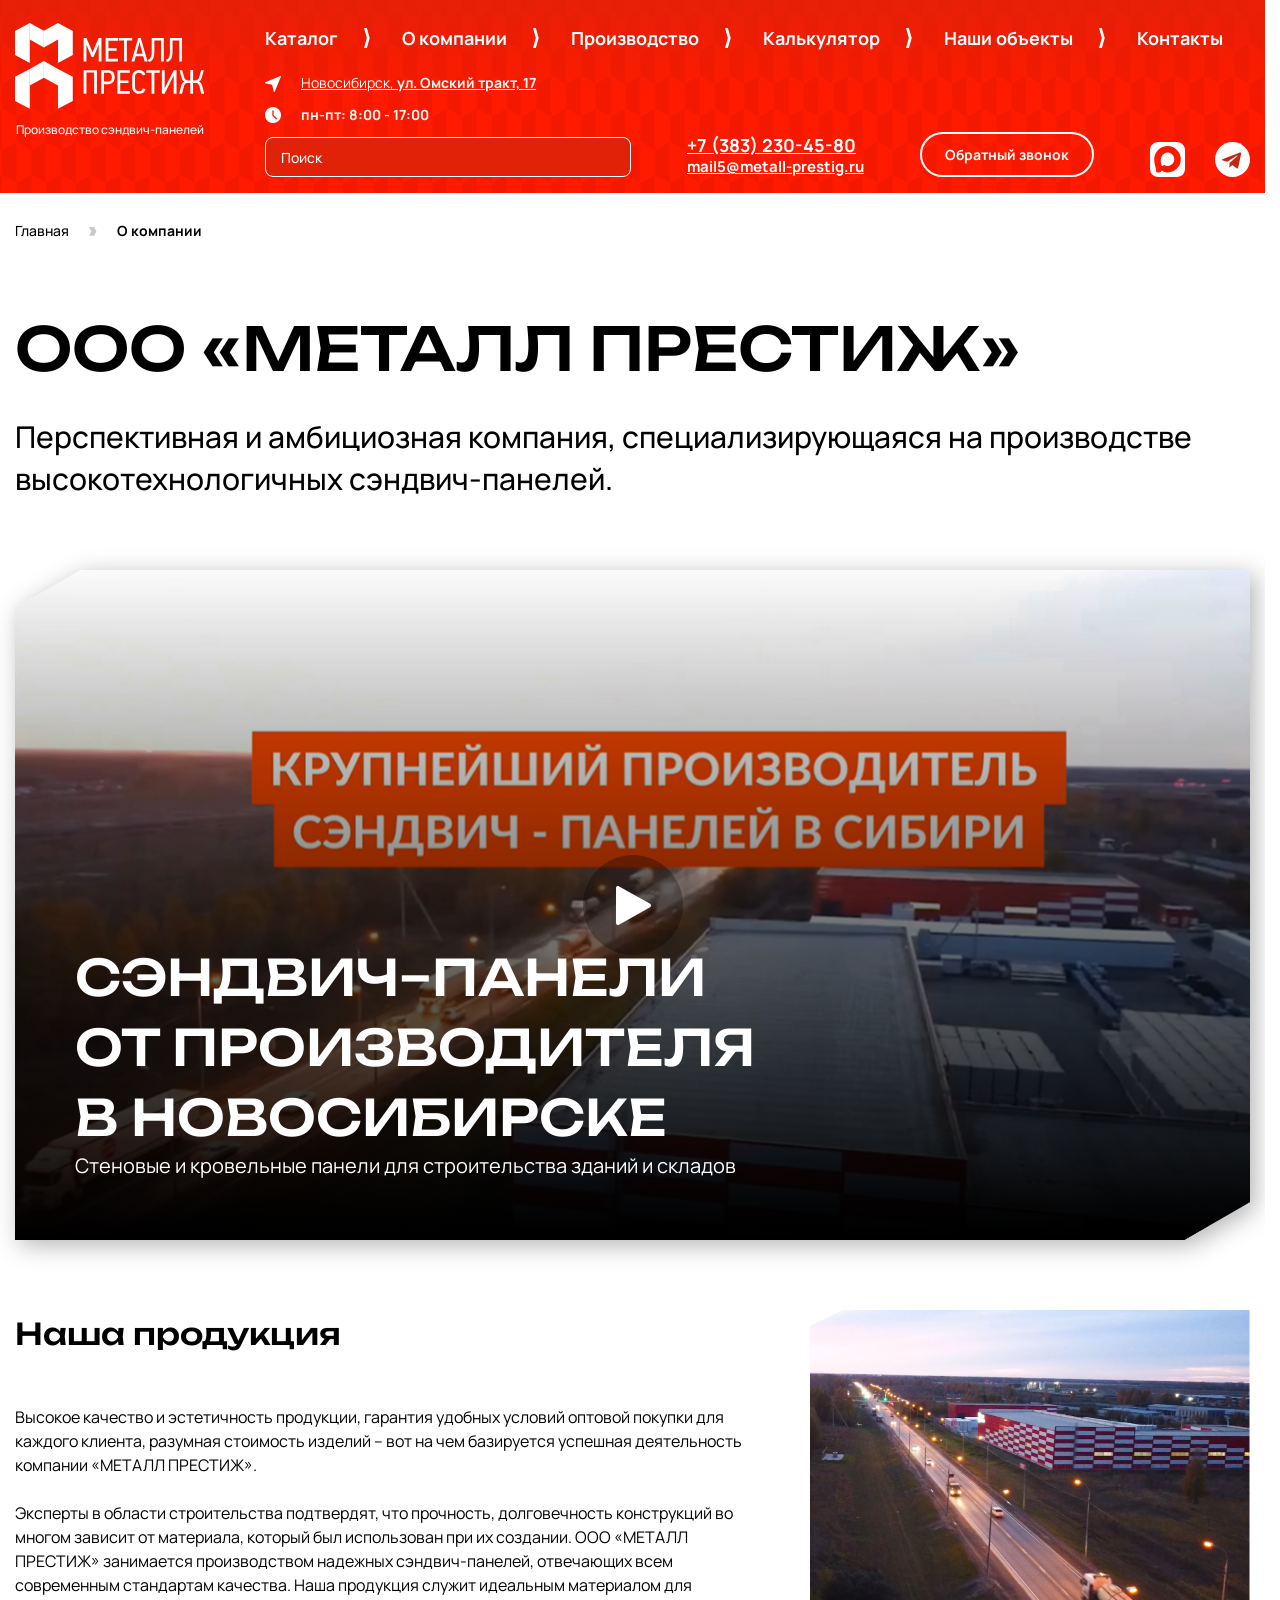
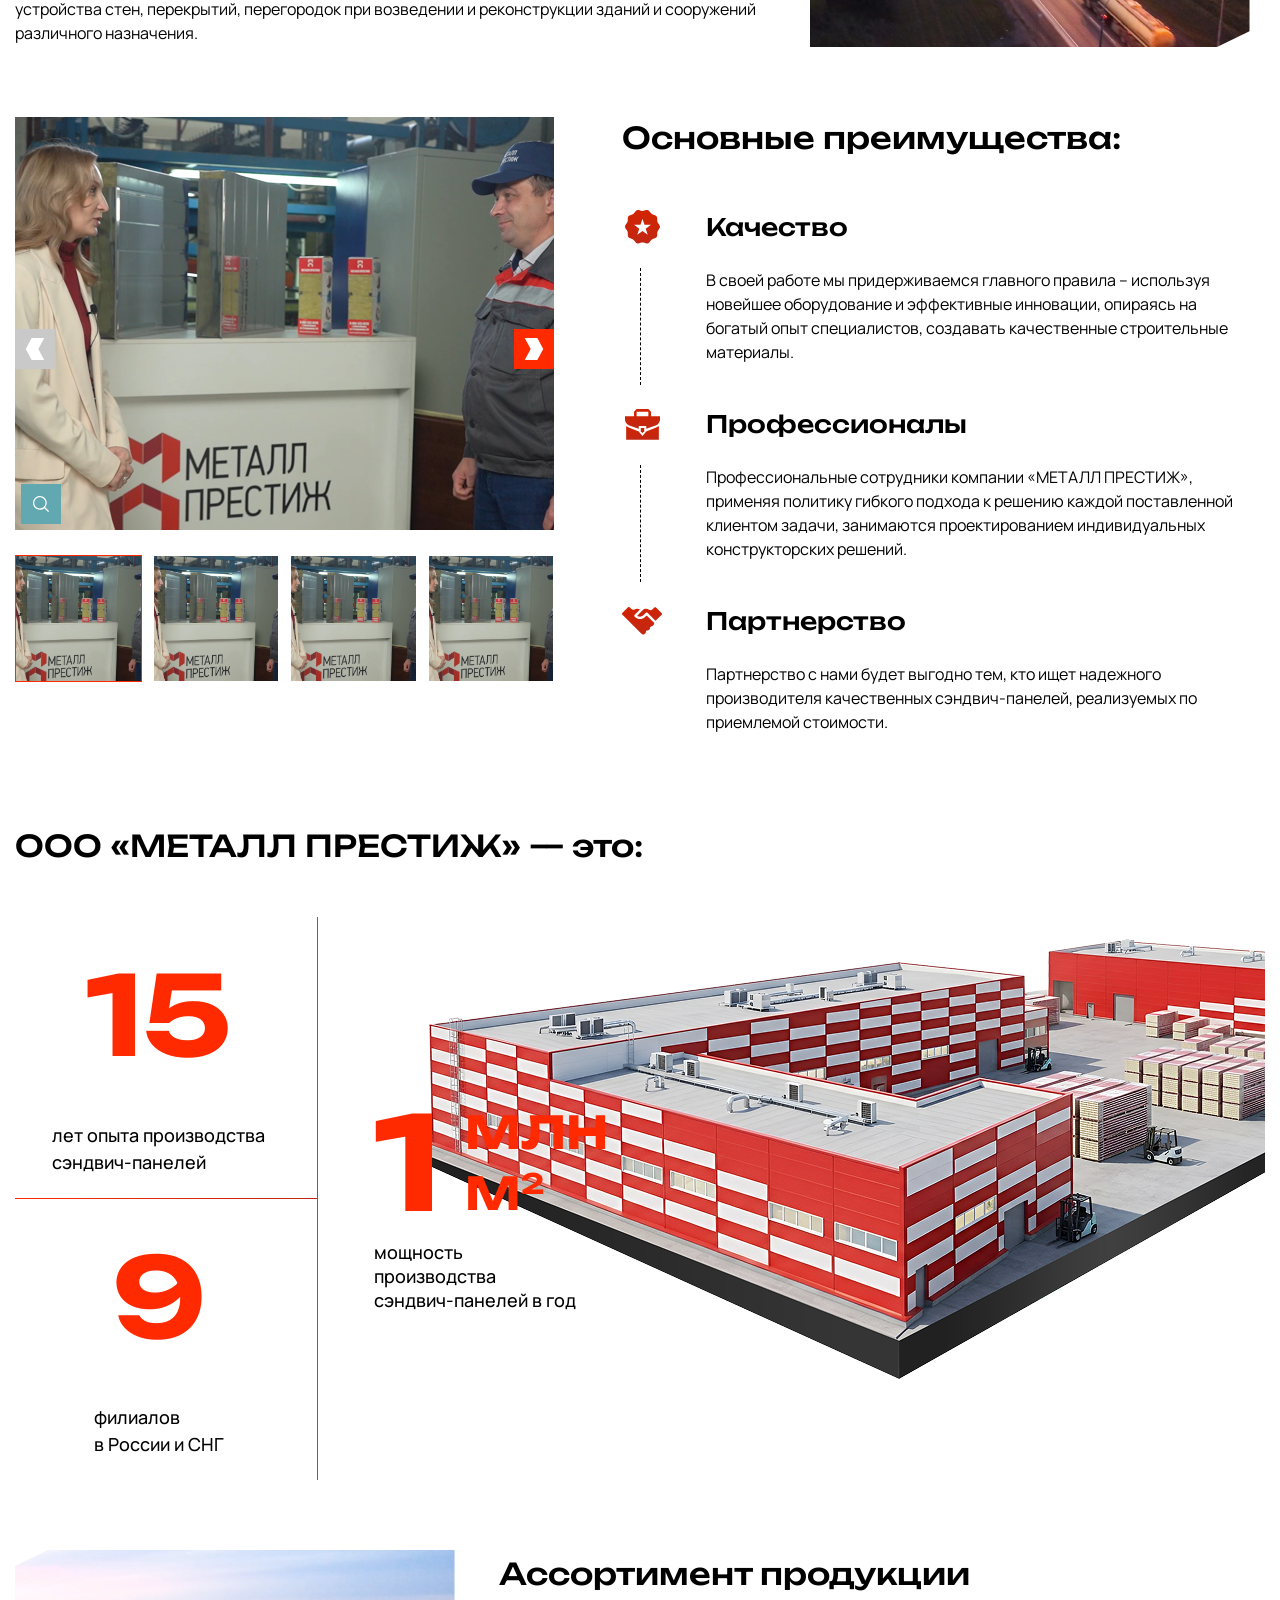
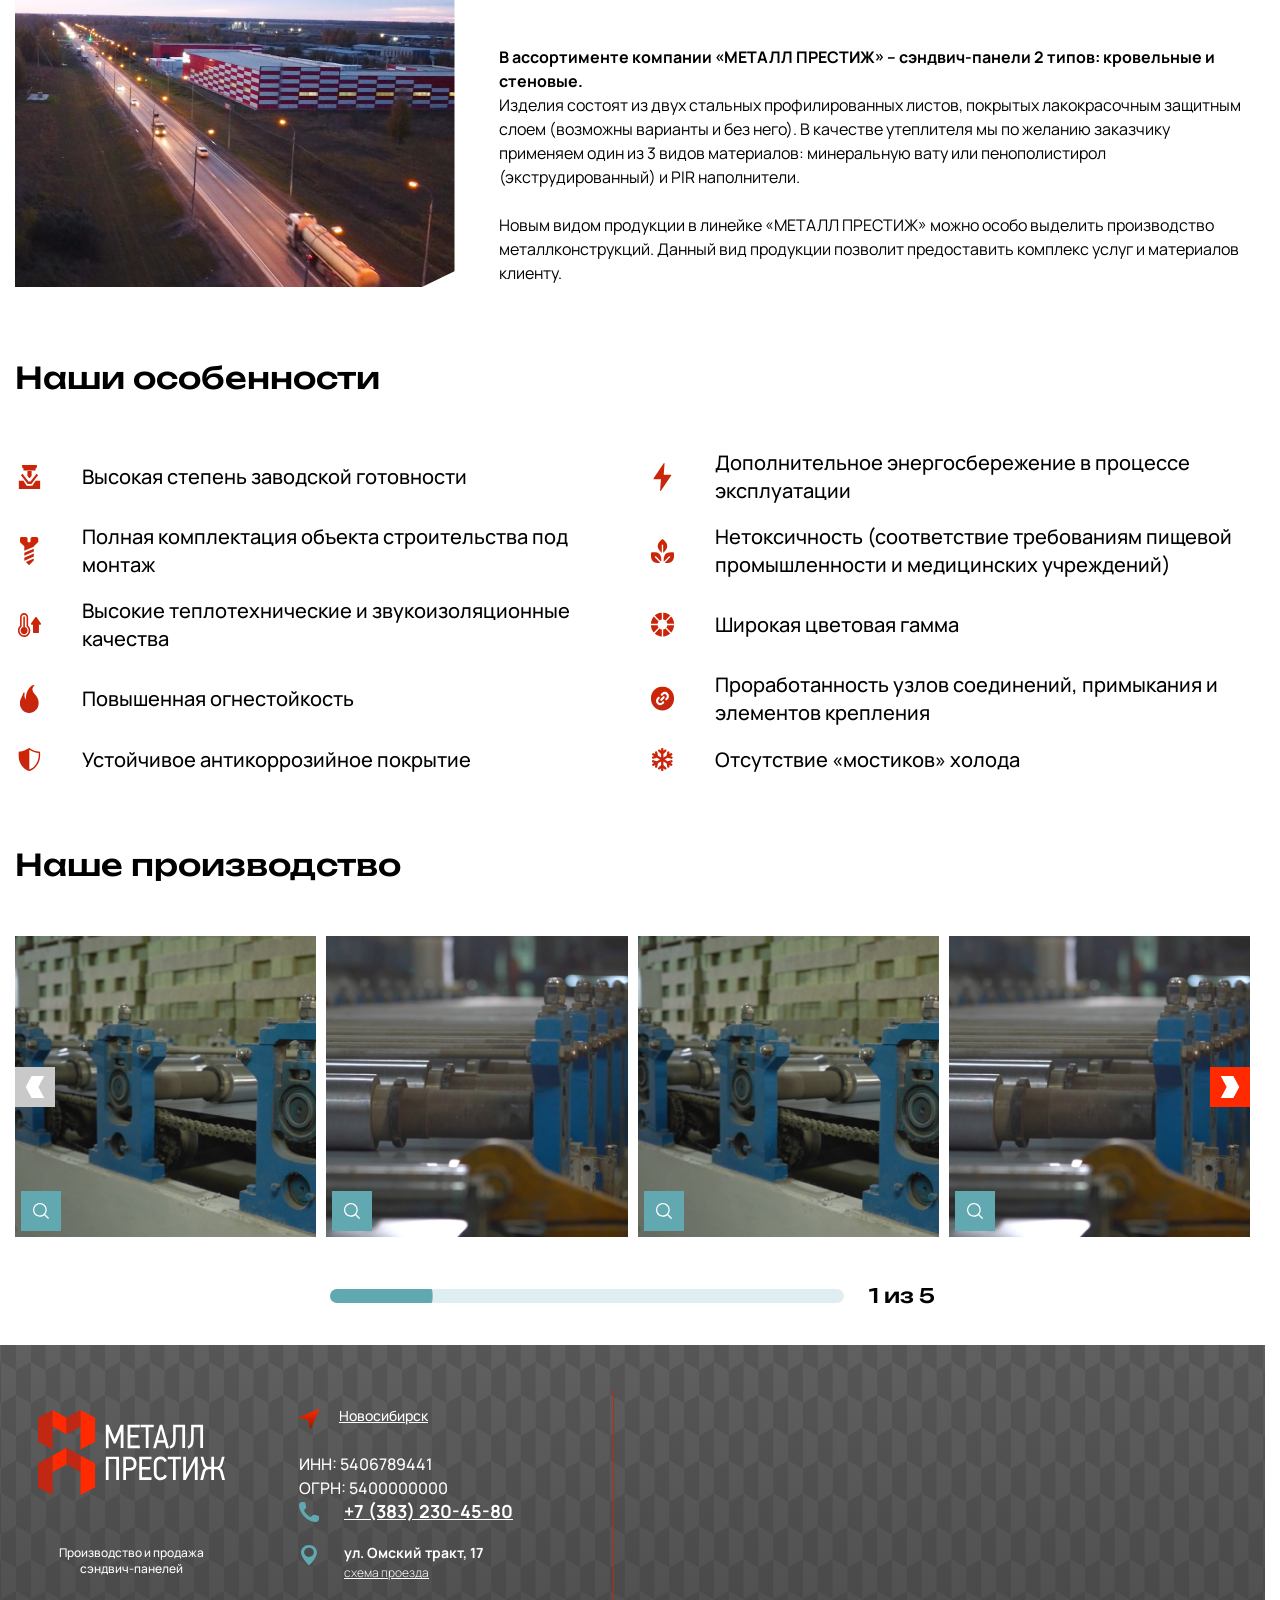
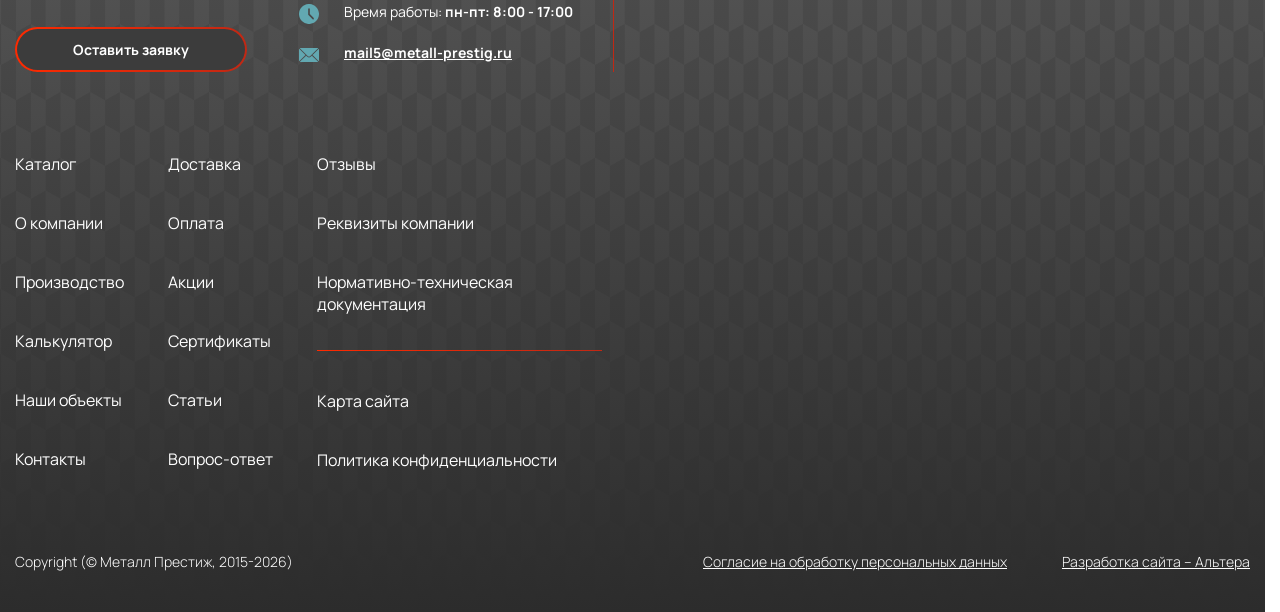
==== commit 09444cfe: "Шапка и футер" ====
--- a/about.html
+++ b/about.html
@@ -12,7 +12,56 @@
 	</head>
 	<body>
 		<header>
-			HEADER
+			<div class="container header">
+				<div class="header__logo">
+					<a href="/"><img src="./assets/images/logo.svg" alt="Производство сэндвич-панелей"></a>
+					<div class="header__slogan">Производство сэндвич-панелей</div>
+				</div>
+				<div class="header__right">
+					<div class="header__info">
+						<nav>
+							<ul>
+								<li><a href="#">Каталог</a></li>
+								<li><a href="#">О компании</a></li>
+								<li><a href="#">Производство</a></li>
+								<li><a href="#">Калькулятор</a></li>
+								<li><a href="#">Наши объекты</a></li>
+								<li><a href="#">Контакты</a></li>
+							</ul>
+						</nav>
+					</div>
+					<div class="header__content">
+						<div class="header__block address-search">
+							<div class="header__content-address">
+								Новосибирск, <b>ул. Омский тракт, 17</b>
+							</div>
+							<div class="header__content-time">
+								пн-пт: 8:00 - 17:00
+							</div>
+							<div class="header__content-search">
+								<input type="search" value="Поиск">
+							</div>
+						</div>
+						<div class="header__block">
+							<div class="header__content-phone">
+								<a href="tel:+73832304580">+7 (383) 230-45-80</a>
+							</div>
+							<div class="header__content-email">
+								<a href="mailto:mail5@metall-prestig.ru">mail5@metall-prestig.ru</a>
+							</div>
+						</div>
+						<div class="header__block">
+							<div class="header__content-button">
+								<a href="#" class="btn --white">Обратный звонок</a>
+							</div>
+						</div>
+						<div class="header__content-socail">
+							<a href="#"><img src="./assets/images/icons/icon_max.svg" alt="MAX"></a>
+							<a href="#"><img src="./assets/images/icons/icon_tg.svg" alt="TG"></a>
+						</div>
+					</div>
+				</div>
+			</div>
 		</header>
 		<main>
 			<section class="section container breadcrumbs">
@@ -411,7 +460,75 @@
 			</section>
 		</main>
 		<footer>
-			FOOTER
+			<div class="container footer">
+				<div class="footer__block --left">
+					<div class="footer__logo">
+						<a href="/"><img src="./assets/images/logo__footer.svg" alt="Производство сэндвич-панелей"></a>
+						<div class="footer__slogan">Производство и продажа <br>сэндвич-панелей</div>
+						<a href="#" class="btn --grey">Оставить заявку</a>
+					</div>
+					<div class="footer__info">
+						<div class="footer__city">
+							Новосибирск
+						</div>
+						<div class="footer__details">
+							<p>ИНН: 5406789441</p>
+							<p>ОГРН: 5400000000</p>
+						</div>
+					</div>
+					<div class="footer__contacts">
+						<div class="footer__phone">
+							<a href="tel:+73832304580">+7 (383) 230-45-80</a>
+						</div>
+						<div class="footer__address">
+							<p>ул. Омский тракт, 17</p>
+							<p><a href="#">схема проезда</a></p>
+						</div>
+						<div class="footer__time">
+							Время работы: <b>пн-пт: 8:00 - 17:00</b>
+						</div>
+						<div class="footer__email">
+							<a href="mailto:mail5@metall-prestig.ru">mail5@metall-prestig.ru</a>
+						</div>
+					</div>
+				</div>
+				<div class="footer__block footer__menu">
+					<ul class="menu-1 only-desktop">
+						<li><a href="#">Каталог</a></li>
+						<li><a href="#">О компании</a></li>
+						<li><a href="#">Производство</a></li>
+						<li><a href="#">Калькулятор</a></li>
+						<li><a href="#">Наши объекты</a></li>
+						<li><a href="#">Контакты</a></li>
+					</ul>
+					<ul class="menu-2 only-desktop">
+						<li><a href="#">Доставка</a></li>
+						<li><a href="#">Оплата</a></li>
+						<li><a href="#">Акции</a></li>
+						<li><a href="#">Сертификаты</a></li>
+						<li><a href="#">Статьи</a></li>
+						<li><a href="#">Вопрос-ответ</a></li>
+					</ul>
+					<ul class="menu-3 only-desktop">
+						<li><a href="#">Отзывы</a></li>
+						<li><a href="#">Реквизиты компании</a></li>
+						<li><a href="#">Нормативно-техническая документация</a></li>
+					</ul>
+					<ul class="menu-4">
+						<li><a href="#">Карта сайта</a></li>
+						<li><a href="#">Политика конфиденциальности</a></li>
+					</ul>
+				</div>
+				<div class="footer__block footer__bottom">
+					<div class="footer__copyright">
+						Copyright (© Металл Престиж, 2015-2026)
+					</div>
+					<div class="footer__links">
+						<a href="#">Согласие на обработку персональных данных</a>
+						<a href="#">Разработка сайта – Альтера</a>
+					</div>
+				</div>
+			</div>
 		</footer>
 
 		<script src="./assets/js/swiper-bundle.min.js"></script>
--- a/assets/css/main.css
+++ b/assets/css/main.css
@@ -174,6 +174,26 @@
     padding: 11px 34px;
     color: var(--color-black);
     width: fit-content;
+    white-space: nowrap;
+    text-align: center;
+}
+
+.btn.--white {
+    border: 2px solid var(--color-white);
+    background: transparent;
+    color: var(--color-white);
+}
+
+.btn.--black {
+    background-image: 
+        linear-gradient(#333333, #333333), 
+        linear-gradient(90deg, var(--color-accent),  var(--color-accent-dark));
+    color: var(--color-white);
+}
+
+.btn.--grey {
+    background-image: linear-gradient(#3C3C3C, #3C3C3C), linear-gradient(90deg, var(--color-accent), var(--color-accent-dark));
+    color: var(--color-white);
 }
 
 .hidden {
@@ -196,7 +216,7 @@
 }
 
 .container {
-    max-width: 1443px;
+    max-width: 1473px;
     padding-inline: 15px;
     margin: 0 auto;
 }
@@ -436,6 +456,489 @@
 }
 
 /* </ all swiper> */
+
+header {
+    background-image: url('../images/header.png');
+    background-repeat: repeat;
+    background-position: top;
+    background-color: #E12108;
+    position: relative;
+}
+
+header:before {
+    position: absolute;
+    top: 0;
+    right: 0;
+    bottom: 0;
+    left: 0;
+    content: '';
+    background: linear-gradient(0, rgba(225, 33, 8, 0) 50%, rgba(225, 33, 8, 0.8) 100%);
+    z-index: 8;
+}
+
+.header {
+    z-index: 9;
+    position: relative;
+    padding-top: 23px;
+    padding-bottom: 16px;
+    display: flex;
+    gap: 120px;
+    color: var(--color-white);
+}
+
+.header__logo {
+    display: flex;
+    flex-direction: column;
+    gap: 13px;
+    font-size: 12px;
+    line-height: 16px;
+    text-align: center;
+    color: #FFFFFF;
+    width: fit-content;
+    width: 190px;
+}
+
+.header nav ul {
+    display: flex;
+
+}
+
+.header nav ul li:not(:last-child) {
+    background-image: url('../images/icons/header__arrow.svg');
+    background-repeat: no-repeat;
+    background-position: center right
+}
+
+.header nav ul li:first-child a {
+    padding-left: 0;
+}
+
+.header nav ul li:last-child a {
+    padding-right: 0;
+}
+
+.header nav ul li a {
+    color: var(--color-white);
+    font-weight: 700;
+    font-size: 18px;
+    padding: 3px 46px;
+    display: block;
+}
+
+.header input[type="search"] {
+    background: #E12108;
+    border: 1px solid #FFFFFF;
+    border-radius: 8px;
+    height: 40px;
+    color: var(--color-white);
+    padding: 0 15px;
+    font-size: 14px;
+    width: 100%;
+}
+
+.header__right {
+    width: calc(100% - 190px - 120px);
+    gap: 20px;
+    display: flex;
+    flex-direction: column;
+}
+
+.header__content {
+    display: flex;
+    gap: 56px;
+    justify-content: space-between;
+    align-items: flex-end;
+}
+
+.address-search {
+    display: flex;
+    flex-wrap: wrap;
+    column-gap: 30px;
+    row-gap: 13px;
+}
+
+.header__content-search {
+    width: 100%;
+    max-width: 626px;
+    min-width: 300px;
+}
+
+.header__content-address {
+    text-decoration: underline;
+    font-weight: 400;
+    font-size: 14px;
+    position: relative;
+    padding-left: 36px;
+}
+
+.header__content-address:before {
+    content: url('../images/icons/icon_placeholder.svg');
+    left: 0;
+    top: 3px;
+    position: absolute;
+}
+
+.header__content-address b {
+    font-weight: 700;
+}
+
+.header__content-time {
+    font-weight: 700;
+    font-size: 14px;
+    position: relative;
+    padding-left: 36px;
+}
+
+.header__content-time:before {
+    content: url('../images/icons/icon_time.svg');
+    left: 0;
+    top: 2px;
+    position: absolute;
+}
+
+.header__content-phone {
+    font-weight: 700;
+    font-size: 18px;
+    line-height: 22px;
+}
+
+.header__content-phone a {
+    text-decoration: underline;
+}
+
+.header__content-phone,
+.header__content-email,
+.header__content-button {
+    white-space: nowrap;
+}
+
+.header__content a:hover {
+    text-decoration: none;
+}
+
+.header__content-button a {
+    padding: 11px 23px;
+}
+
+.header__content-email {
+    font-weight: 700;
+    font-size: 15px;
+}
+
+.header__content-email a {
+    text-decoration: underline;
+}
+
+.header__content-socail {
+    display: flex;
+    gap: 30px;
+    align-items: center;
+}
+
+@media(max-width: 1473px) {
+    .header {
+        gap: 60px;
+    }
+
+    .header__right {
+        width: calc(100% - 190px - 60px);
+    }
+
+    .header nav ul li a {
+        padding: 3px 32px;
+    }
+}
+
+@media(max-width: 1239px) {
+    .header {
+        flex-direction: column;
+    }
+
+    .header__content {
+        gap: 15px;
+        justify-content: center;
+        flex-wrap: wrap;
+    }
+
+    .header nav ul{
+        justify-content: center;
+    }
+
+    .header nav ul li a {
+        font-size: 16px;
+        padding: 3px 17px;
+    }
+
+    .header__right {
+        width: 100%;
+    }
+
+    .header {
+        gap: 30px;
+        align-items: center;
+    }
+
+    .address-search {
+        justify-content: center;
+    }
+}
+
+@media(max-width: 767px) {
+    .header__right {
+        display: none;
+    }
+}
+
+footer {
+    background: url('../images/footer.png') repeat top;
+    position: relative;
+}
+
+footer:before {
+    position: absolute;
+    top: 0;
+    right: 0;
+    bottom: 0;
+    left: 0;
+    content: '';
+    background: linear-gradient(180deg, rgba(44, 44, 44, 0) 0%, #2C2C2C 100%);
+    z-index: 8;
+}
+
+.footer {
+    z-index: 9;
+    position: relative;
+    padding-top: 45px;
+    padding-bottom: 40px;
+    color: var(--color-white);
+    display: flex;
+    column-gap: 50px;
+    flex-wrap: wrap;
+    row-gap: 66px;
+}
+
+.footer__block.--left {
+    display: grid;
+    column-gap: 52px;
+    padding-right: 40px;
+    border-image: linear-gradient(90deg, var(--color-accent), var(--color-accent-dark)) 1;
+    border-right: 1px solid;
+}
+
+.footer__logo {
+    grid-column-start: 1;
+    grid-row-start: 1;
+    grid-row: span 2;
+    display: flex;
+    flex-direction: column;
+    justify-content: space-between;
+    align-items: center;
+    padding-top: 20px;
+}
+
+.footer__logo .btn {
+    width: 232px;
+}
+
+.footer__slogan {
+    font-size: 12px;
+    line-height: 16px;
+    text-align: center;
+}
+
+.footer__details {
+    grid-column-start: 2;
+    grid-row-start: 2;
+}
+
+.footer__city {
+    font-size: 14px;
+    position: relative;
+    padding-left: 40px;
+    text-decoration: underline;
+}
+
+.footer__city:before {
+    content: url('../images/icons/icon_placeholder-red.svg');
+    position: absolute;
+    top: 3px;
+    left: 0;
+}
+
+.footer__details p {
+    font-weight: 500;
+    font-size: 16px;
+    line-height: 24px;
+}
+
+.footer__info {
+    display: flex;
+    flex-direction: column;
+    padding-top: 16px;
+    grid-column-start: 2;
+    grid-row-start: 1;
+    gap: 27px;
+}
+
+.footer__contacts {
+    flex-direction: column;
+    display: flex;
+    gap: 21px;
+    justify-content: flex-end;
+    padding-bottom: 10px;
+}
+
+.footer__contacts > div {
+    position: relative;
+    padding-left: 45px;
+}
+
+.footer__contacts > div:before {
+    position: absolute;
+    top: -3px;
+    left: -5px;
+}
+
+.footer__contacts a {
+    text-decoration: underline;
+}
+
+.footer__contacts a:hover {
+    text-decoration: none;
+}
+
+.footer__phone {
+    font-weight: 700;
+    font-size: 18px;
+    line-height: 22px;
+}
+
+.footer__phone:before {
+    content: url('../images/icons/icon_call.svg');
+}
+
+.footer__address {
+    font-weight: 700;
+    font-size: 14px;
+    line-height: 19px;
+}
+
+.footer__address a {
+    font-weight: 300;
+    font-size: 12px;
+    line-height: 16px;
+}
+
+.footer__address:before {
+    content: url('../images/icons/icon__address.svg');
+}
+
+.footer__time {
+    font-weight: 400;
+    font-size: 14px;
+    line-height: 20px;
+}
+
+.footer__time b {
+    font-weight: 700;
+}
+
+.footer__time:before {
+    content: url('../images/icons/icon_time-blue.svg');
+}
+
+.footer__email {
+    font-weight: 700;
+    font-size: 14px;
+    line-height: 19px;
+}
+
+.footer__email:before {
+    content: url('../images/icons/icon_email.svg');
+}
+
+.footer__menu {
+    display: grid;
+    justify-content: space-between;
+    row-gap: 39px;
+    width: calc(100% - 597px - 51px);
+    padding: 15px 0;
+}
+
+.footer__menu ul {
+    display: flex;
+    flex-direction: column;
+    gap: 37px;
+}
+
+.footer__menu ul li {
+    font-weight: 400;
+    font-size: 16px;
+    line-height: 22px;
+    max-width: 285px;
+}
+
+.footer__menu ul.mobile-menu {
+    column-count: 2;
+    display: block;
+}
+
+.footer__menu ul.mobile-menu li {
+    margin-bottom: 28px;
+}
+
+.menu-1 {
+    grid-column-start: 1;
+    grid-row: span 2;
+}
+
+.menu-2 {
+    grid-column-start: 2;
+    grid-row: span 2;
+}
+
+.menu-3 {
+    grid-column-start: 3;
+    grid-row-start: 1;
+    border-image: linear-gradient(90deg, var(--color-accent), var(--color-accent-dark)) 1;
+    border-bottom: 1px solid;
+    padding-bottom: 35px;
+}
+
+.menu-4 {
+    grid-column-start: 3;
+    grid-row-start: 2;
+}
+
+.footer__bottom {
+    width: 100%;
+    font-weight: 300;
+    font-size: 14px;
+    line-height: 20px;
+    display: flex;
+    gap: 30px;
+    align-items: center;
+}
+
+.footer__links {
+    display: flex;
+    gap: 55px;
+    margin-left: auto;
+}
+
+.footer__links a {
+    text-decoration: underline;
+}
+
+.footer__links a:hover {
+    text-decoration: none;
+}
+
+@media(max-width: 767px) {
+    .footer__contacts {
+        display: none;
+    }
+}
 
 /* --------------------------------------------- end general --------------------------------------------- */
 
@@ -1237,14 +1740,6 @@
     color: var(--color-white);
 }
 
-.articles__item-button a {
-    background-image: 
-        linear-gradient(#333333, #333333), 
-        linear-gradient(90deg, var(--color-accent),  var(--color-accent-dark));
-    color: var(--color-white);
-    margin: 0 auto;
-}
-
 .seo {
     padding: 56px 52px 0;
     color: #666666;
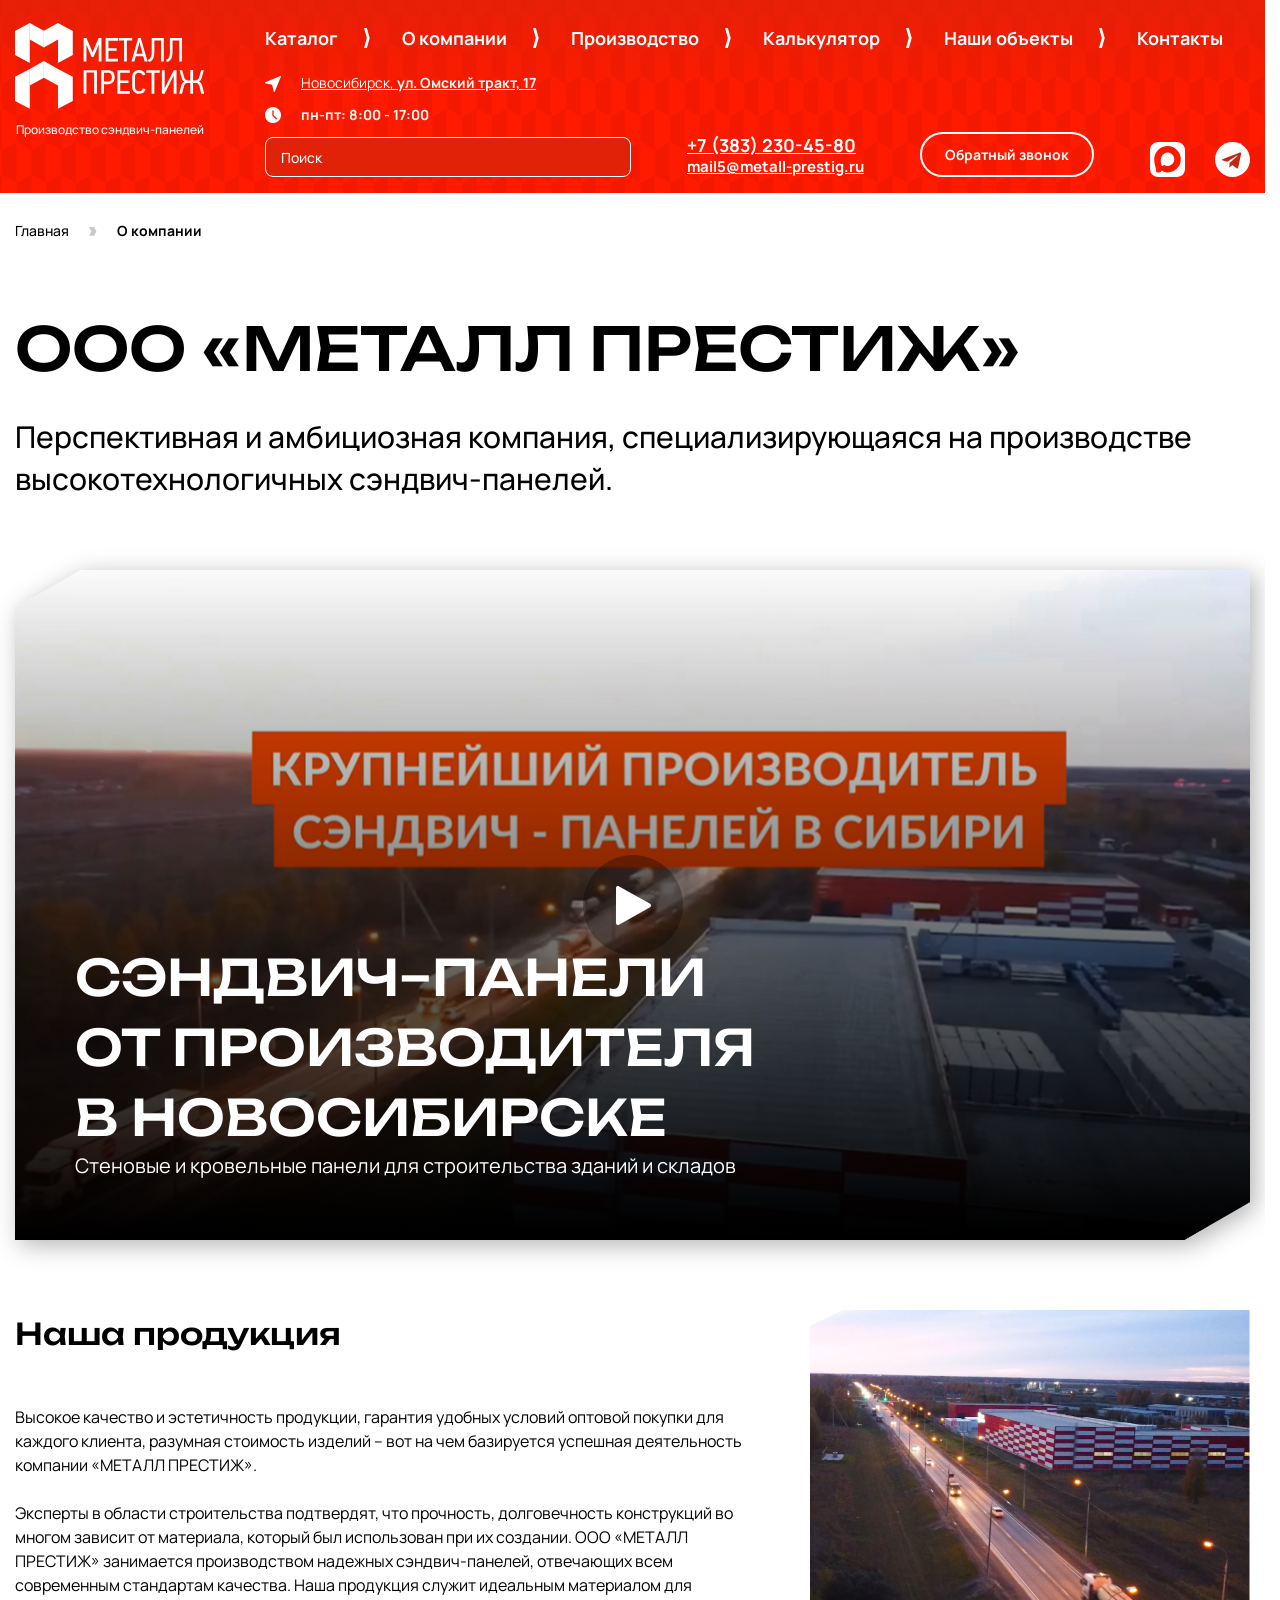
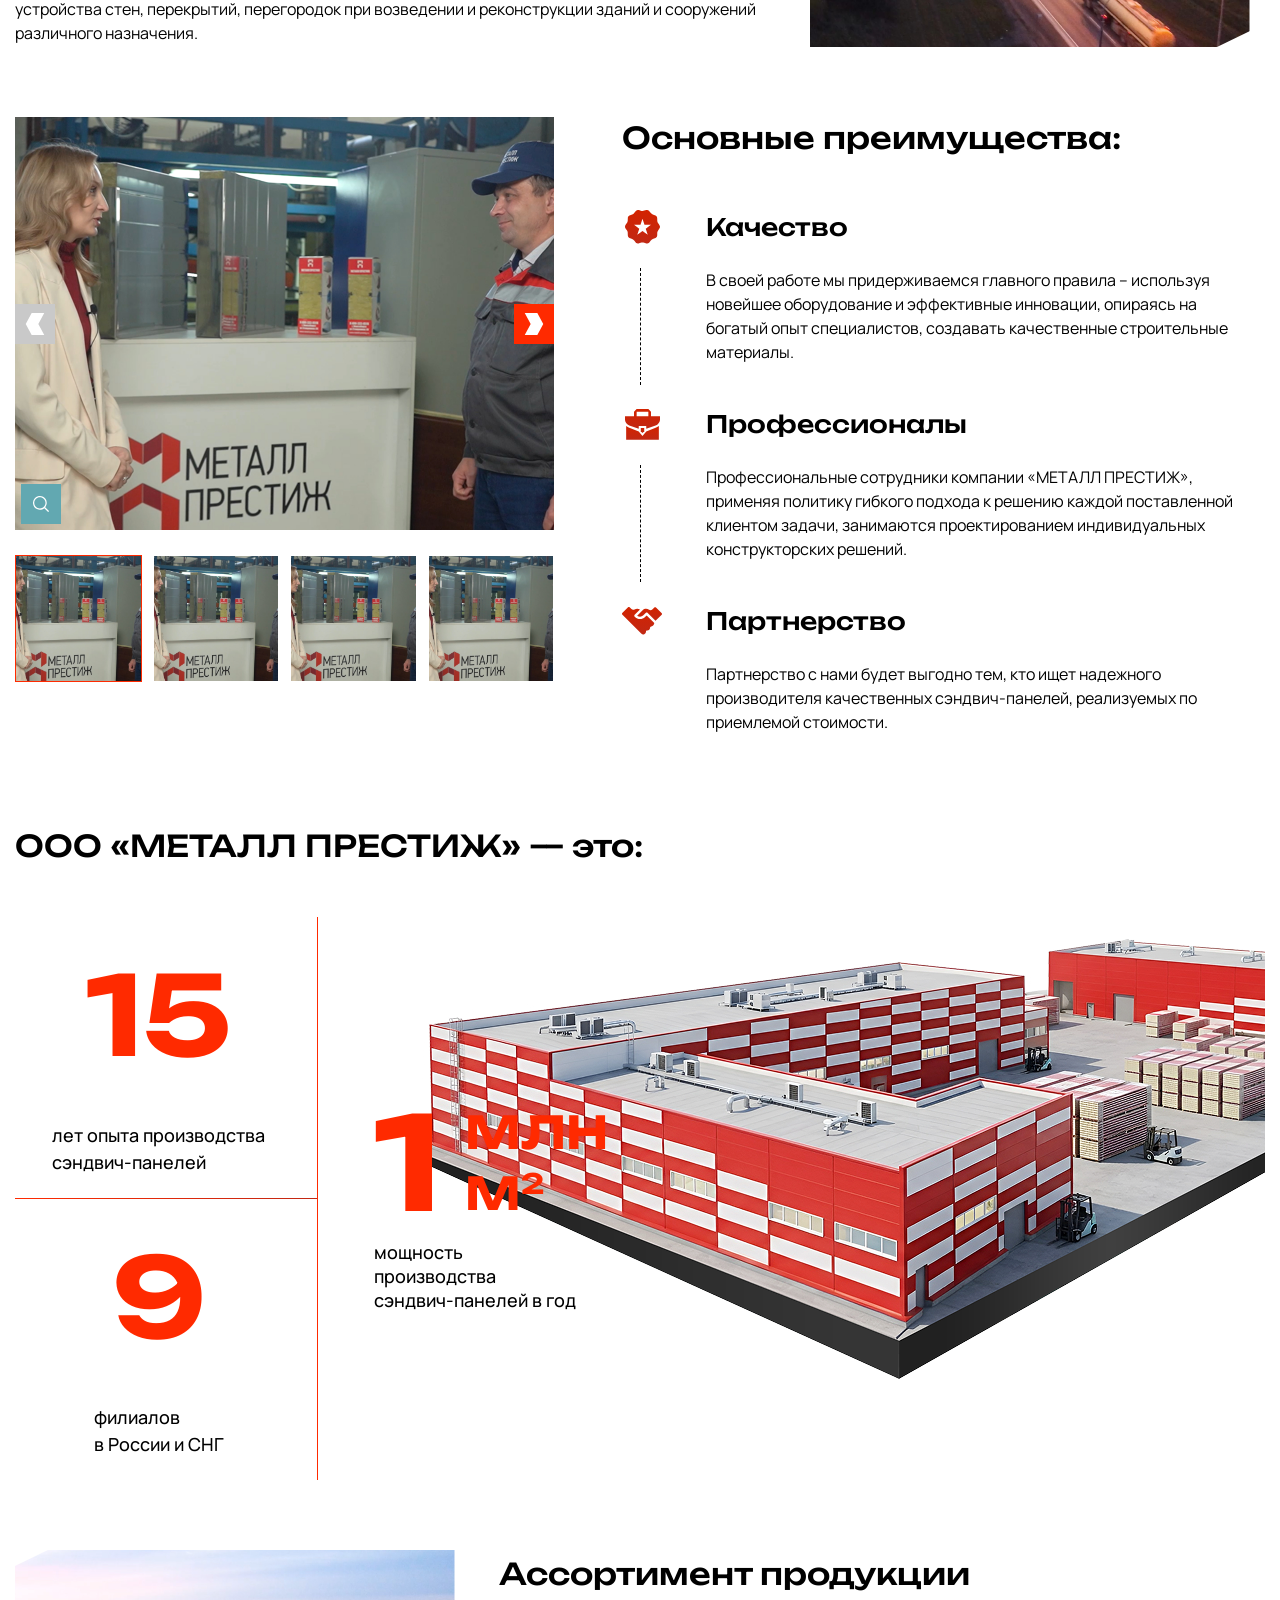
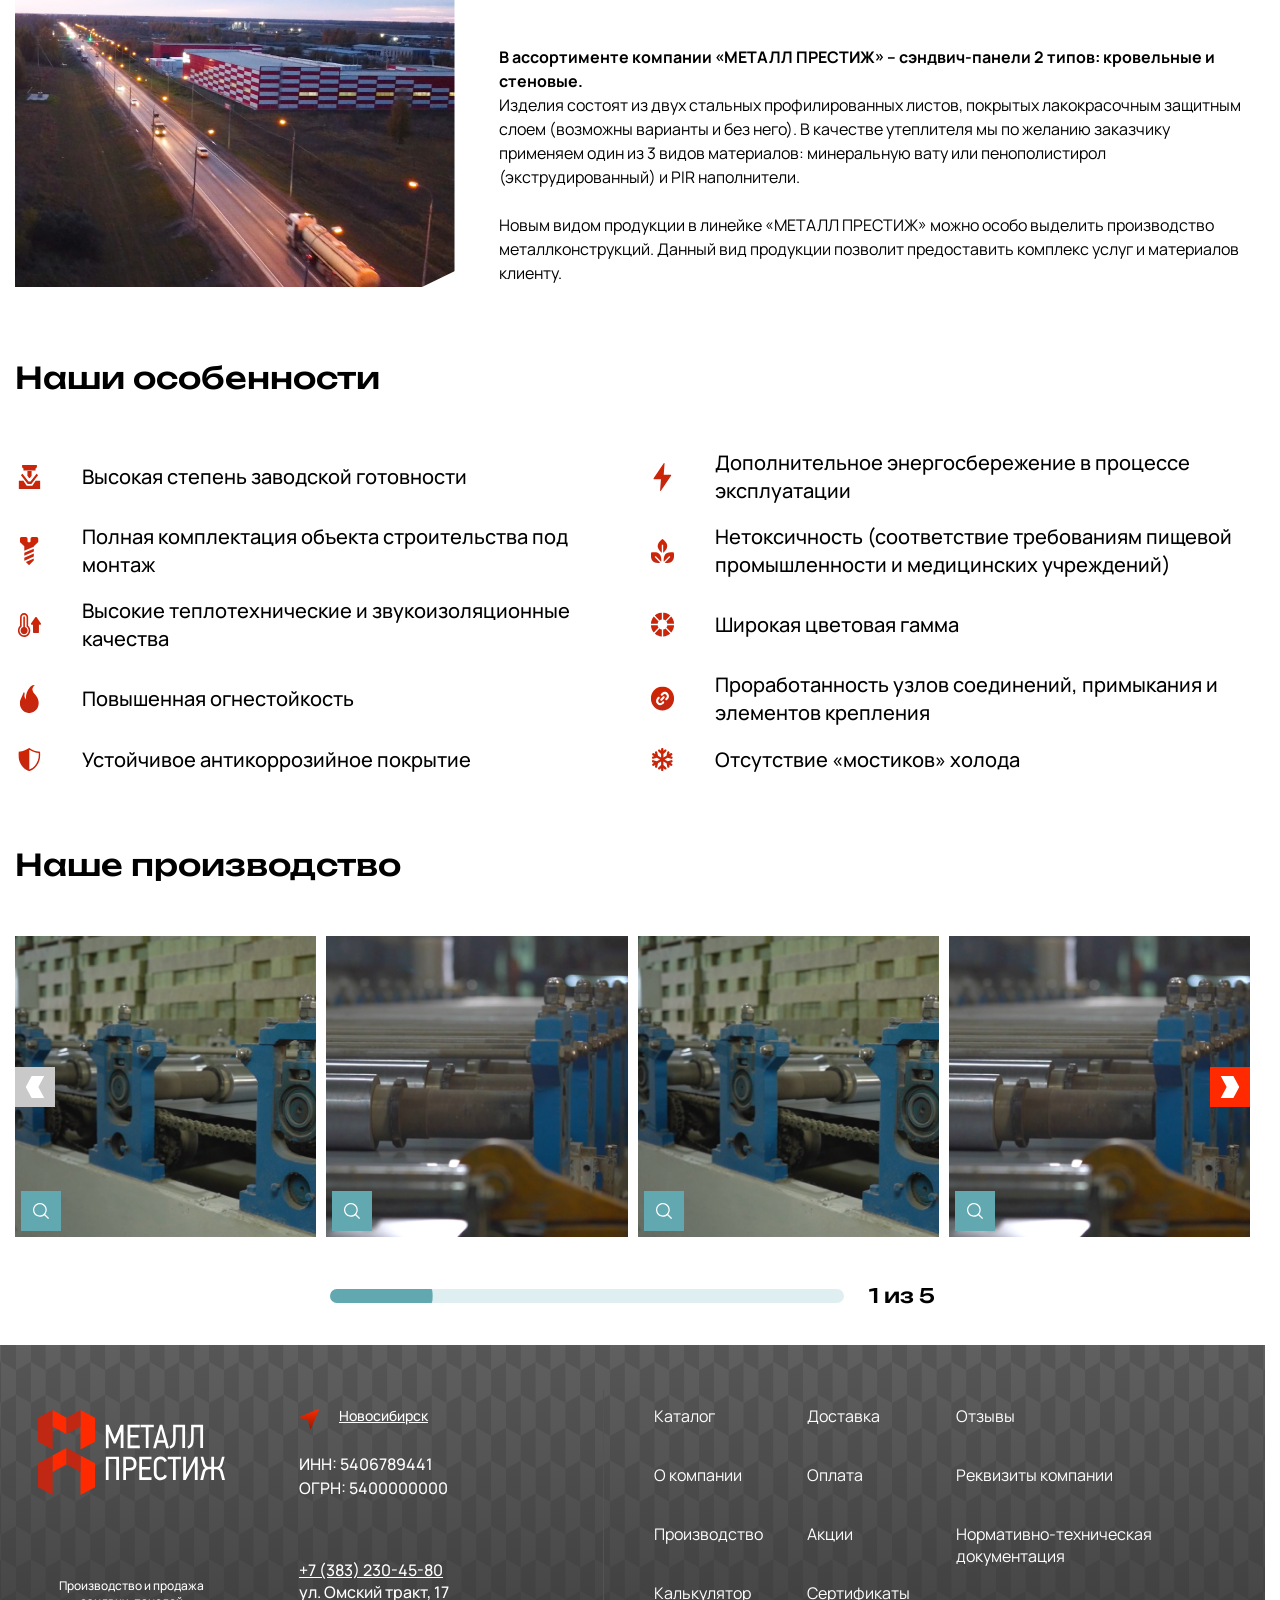
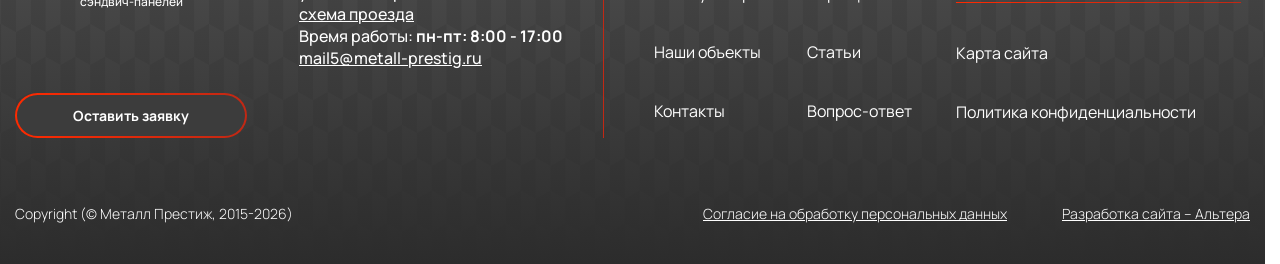
==== commit 27ade867: "Доставка" ====
--- a/about.html
+++ b/about.html
@@ -3,7 +3,7 @@
 	<head>
 		<meta charset="UTF-8">
 		<meta name="viewport" content="width=device-width, initial-scale=1.0">
-		<title>ABOUT</title>
+		<title>О компании</title>
 		<meta name="robots" content="noindex" />
 		<link rel="stylesheet" href="./assets/css/swiper-bundle.min.css">
 		<link rel="stylesheet" href="./assets/css/fancybox.css">
--- a/assets/css/main.css
+++ b/assets/css/main.css
@@ -156,6 +156,19 @@
 
 a {
     color: inherit;
+    text-decoration: none;
+}
+
+a[href^=tel],
+a[href^=mailto],
+.scheme {
+    text-decoration: underline;
+}
+
+
+a[href^=tel]:hover,
+a[href^=mailto]:hover,
+.scheme:hover {
     text-decoration: none;
 }
 
@@ -210,6 +223,24 @@
     --color-blue: #62A8B1;
 }
 
+input,
+textarea {
+    border: 1px solid transparent;
+}
+
+input:focus,
+textarea:focus,
+input:active,
+textarea:active {
+    outline: none;
+    border: 1px solid #000;
+}
+
+
+::placeholder {
+	color: #656565;
+}
+
 body {
 	font-family: 'Manrope';
     font-weight: 500;
@@ -301,6 +332,54 @@
   }
 }
 
+/* форматирование */
+
+.content-page ul {
+    display: flex;
+    gap: 15px;
+    flex-direction: column;
+}
+
+.content-page ul li {
+    position: relative;
+    padding-left: 30px;
+    font-size: 16px;
+    line-height: 24px;
+}
+
+.content-page ul li:before {
+    width: 5px;
+    height: 5px;
+    background: #D32300;
+    position: absolute;
+    top: 9px;
+    left: 0;
+    content: '';
+}
+
+.content-page a {
+    color: #D32300;
+    text-decoration: underline;
+}
+
+.content-page a:hover {
+    color: var(--color-black);
+    text-decoration: none;
+}
+
+.content-page h1 {
+    font-family: 'Unbounded';
+    font-weight: 500;
+    font-size: 30px;
+    line-height: 42px;
+}
+
+@media(max-width: 576px) {
+    .content-page h1 {
+        font-size: 18px;
+    }
+}
+
 
 /* <скошенные углы> */
 
@@ -394,7 +473,8 @@
     z-index: 9;
     left: -20px;
     right: -20px;
-    top: 212px;
+    top: 50%;
+    transform: translateY(-50%);
 }
 
 .slider__prev,
@@ -780,20 +860,23 @@
     gap: 27px;
 }
 
-.footer__contacts {
+.contacts {
     flex-direction: column;
     display: flex;
     gap: 21px;
     justify-content: flex-end;
+}
+
+.footer__contacts {
     padding-bottom: 10px;
 }
 
-.footer__contacts > div {
+.contacts > div {
     position: relative;
     padding-left: 45px;
 }
 
-.footer__contacts > div:before {
+.contacts > div:before {
     position: absolute;
     top: -3px;
     left: -5px;
@@ -807,53 +890,53 @@
     text-decoration: none;
 }
 
-.footer__phone {
+.contacts__phone {
     font-weight: 700;
     font-size: 18px;
     line-height: 22px;
 }
 
-.footer__phone:before {
+.contacts__phone:before {
     content: url('../images/icons/icon_call.svg');
 }
 
-.footer__address {
+.contacts__address {
     font-weight: 700;
     font-size: 14px;
     line-height: 19px;
 }
 
-.footer__address a {
+.contacts__address a {
     font-weight: 300;
     font-size: 12px;
     line-height: 16px;
 }
 
-.footer__address:before {
+.contacts__address:before {
     content: url('../images/icons/icon__address.svg');
 }
 
-.footer__time {
+.contacts__time {
     font-weight: 400;
     font-size: 14px;
     line-height: 20px;
 }
 
-.footer__time b {
+.contacts__time b {
     font-weight: 700;
 }
 
-.footer__time:before {
+.contacts__time:before {
     content: url('../images/icons/icon_time-blue.svg');
 }
 
-.footer__email {
+.contacts__email {
     font-weight: 700;
     font-size: 14px;
     line-height: 19px;
 }
 
-.footer__email:before {
+.contacts__email:before {
     content: url('../images/icons/icon_email.svg');
 }
 
@@ -937,6 +1020,76 @@
 @media(max-width: 767px) {
     .footer__contacts {
         display: none;
+    }
+}
+
+.pagination {
+	padding: 40px 0 0;
+}
+
+.pagination ul {
+	display: flex;
+    gap: 20px;
+	justify-content: center;
+}
+
+.pagination ul li,
+.pagination ul li a {
+	display: flex;
+	align-items: center;
+	width: 50px;
+	height: 50px;
+	justify-content: center;
+	background: var(--color-white);
+    font-size: 30px;
+}
+
+.pagination ul li.arrow.--left {
+    margin-right: 110px;
+}
+
+.pagination ul li.arrow.--right {
+    margin-left: 110px;
+}
+
+.pagination ul li.active {
+	background: #FF2A00;
+	color: var(--color-white);
+}
+
+.pagination ul li.disabled svg path:first-child {
+	fill: #C9C9C9;
+}
+
+.pagination ul li:hover a svg path:first-child {
+	fill: var(--color-accent-dark);
+}
+
+@media(max-width: 1199px) {
+    .pagination ul li.arrow.--left {
+        margin-right: auto;
+    }
+
+    .pagination ul li.arrow.--right {
+        margin-left: auto;
+    }
+}
+
+@media(max-width: 576px) {
+    .pagination ul li,
+    .pagination ul li a {
+        font-size: 20px;
+        width: 40px;
+        height: 40px;
+    }
+
+    .pagination ul li svg {
+        width: 30px;
+        height: 30px;
+    }
+
+    .pagination {
+        padding: 20px 15px 0;
     }
 }
 
@@ -1813,6 +1966,11 @@
     width: 539px;
 }
 
+.gallery-thumb .slide-content {
+    display: flex;
+    justify-content: center;
+}
+
 .gallery-advantages .advantages {
     width: calc(100% - 539px - 68px);
 }
@@ -2106,6 +2264,9 @@
     gap: 25px;
     display: flex;
     flex-direction: column;
+}
+
+.gallery-thumb__top {
     position: relative;
 }
 
@@ -2113,6 +2274,7 @@
 	width: 100%;
 	height: auto;
 	overflow: hidden;
+    position: relative;
 }
 
 .slide-content {
@@ -2152,6 +2314,12 @@
 	width: 100%;
 	height: 100%;
     object-fit: cover;
+}
+
+@media(max-width: 1443px) {
+    .gallery-thumb {
+        position: relative;
+    }
 }
 
 .loupe {
@@ -2175,4 +2343,1006 @@
         bottom: 0;
         left: 0;
     }
+}
+
+/* Страница "Оплата" */
+
+.pay {
+    display: flex;
+    gap: 28px;
+    flex-wrap: wrap;
+}
+
+.pay__block {
+    width: calc(1/2*100% - (1 - 1/2)*28px);
+    padding: 32px 25px;
+    border: 1px solid #fff;
+    font-size: 16px;
+}
+
+.pay__details p {
+    margin-bottom: 8px;
+}
+
+.pay__details p b {
+    font-weight: 600;
+}
+
+.pay__details p:last-child {
+    margin-bottom: 0;
+}
+
+.pay__options {
+    border: 1px solid #E3E3E3;
+    padding: 32px 25px;
+}
+
+.pay__title {
+    font-weight: 600;
+    font-size: 24px;
+    line-height: 36px;
+    margin-bottom: 29px;
+}
+
+.pay__options-list {
+    display: flex;
+    flex-direction: column;
+    gap: 24px;
+    margin-bottom: 41px;
+}
+
+.pay__options-item {
+    display: flex;
+    gap: 22px;
+    align-items: center;
+}
+
+.pay__options-item .icon {
+    width: 26px;
+    display: flex;
+    align-items: center;
+    justify-content: center;
+}
+
+.pay__options-item .icon img {
+    max-width: 100%;
+    height: auto;
+}
+
+.pay__details {
+    position: relative;
+}
+
+.pay__details-download {
+    font-weight: 500;
+    text-decoration: underline;
+    color: #000000;
+    position: relative;
+    display: flex;
+    gap: 15px;
+    align-items: center;
+    font-size: 12px;
+    position: absolute;
+    top: 32px;
+    right: 25px;
+}
+
+.pay__details-download:hover {
+    text-decoration: none;
+}
+
+@media(max-width: 767px) {
+    .pay__block {
+        width: 100%;
+    }
+}
+
+@media(max-width: 576px) {
+    .pay {
+        gap: 0;
+    }
+
+    .pay__block {
+        padding: 24px 20px;
+        font-size: 12px;
+    }
+
+    .pay__details .pay__details-download {
+        position: relative;
+        top: auto;
+        right: auto;
+        margin-top: 22px;
+        gap: 23px;
+    }
+
+    .pay__details-download img {
+        order: 1;
+        max-width: 16px;
+        height: auto;
+    }
+
+    .pay__details-download span {
+        order: 2;
+    }
+
+    .pay__options {
+        padding: 16px 20px;
+    }
+
+    .pay__options-item .icon {
+        width: 20px;
+    }
+
+    .pay__title {
+        font-size: 14px;
+        line-height: 22px;
+        margin-bottom: 21px;
+    }
+
+    .pay__details .pay__title {
+        margin-bottom: 15px;
+    }
+
+    .pay__options-list {
+        gap: 17px;
+        margin-bottom: 24px;
+    }
+
+    .pay__options-item {
+        gap: 19px;
+    }
+}
+
+.form {
+    background: #fff;
+    padding-top: 16px;
+}
+
+.section.form {
+    padding-bottom: 0;
+    margin-top: 107px;
+}
+
+.form__inner {
+    background: linear-gradient(90deg, #FAFAFA 0%, #EFEFEF 100%);
+    padding-bottom: 30px;
+}
+
+.form .form__wrapper {
+    display: flex;
+    gap: 30px;
+    flex-wrap: wrap;
+}
+
+.form__left {
+    width: calc(100% - 650px - 30px);
+    display: flex;
+    gap: 50px;
+    flex-direction: column;
+    justify-content: center;
+    padding-left: 115px;
+}
+
+.form__left .form__title {
+    font-family: 'Unbounded';
+    font-weight: 500;
+    font-size: 34px;
+    line-height: 48px;
+}
+
+.form__text {
+    font-weight: 600;
+    font-size: 16px;
+}
+
+.form__link {
+    font-weight: 700;
+    font-size: 30px;
+    position: relative;
+    padding-left: 43px;
+    width: fit-content;
+}
+
+.form__link:before {
+    background: url('../images/icons/icon_call-red.svg') no-repeat center center;
+    background-size: 100%;
+    content: '';
+    position: absolute;
+    left: 0;
+    top: 50%;
+    transform: translateY(-50%);
+    width: 25px;
+    height: 25px;
+}
+
+.form__link a {
+    text-decoration: underline;
+}
+
+.form__link a:hover {
+    text-decoration: none;
+}
+
+.form__right {
+    width: 650px;
+    background-color: #717171;
+    background-image: url('../images/banner_bg.png');
+    background-repeat: repeat-x;
+    background-position: left bottom;
+    color: var(--color-white);
+    padding: 30px 25px 12px;
+    margin-top: -16px;
+}
+
+.form__right .form__title {
+    font-family: 'Unbounded';
+    font-weight: 500;
+    font-size: 30px;
+    margin-bottom: 26px;
+}
+
+.form .form__field {
+    margin-bottom: 20px;
+}
+
+.form .form__field input[type="text"],
+.form .form__field input[type="tel"],
+.form .form__field textarea {
+    height: 45px;
+    width: 100%;
+    display: block;
+    font-size: 16px;
+    color: #656565;
+    padding: 13px;
+    font-weight: 400;
+}
+
+.form .form__field input[type="text"].error,
+.form .form__field input[type="tel"].error,
+.form .form__field textarea.error {
+    border: 1px solid var(--color-accent);
+}
+
+.form .form__field textarea {
+    resize: none;
+    height: 90px;
+}
+
+.form__field.message {
+    font-weight: 700;
+    font-size: 12px;
+    text-align: right;
+    margin-top: -10px;
+}
+
+.form__field .red {
+    color: #FF2A00;
+}
+
+.form__field button {
+    width: 240px;
+}
+
+.form__fields {
+    display: flex;
+    justify-content: space-between;
+    gap: 15px;
+    align-items: center;
+}
+
+.form__fields .form__field {
+    margin-bottom: 0;
+}
+
+.form__field input[type="checkbox"] {
+    opacity: 0;
+	position: absolute;
+    left: -1000px;
+}
+
+.form__field input[type="checkbox"] + label {
+    position: relative;
+    padding-left: 34px;
+	font-size: 12px;
+    line-height: 16px;
+    display: block;
+}
+
+.form__field input[type="checkbox"] + label a {
+	color: var(--color-white);
+	text-decoration: underline;
+}
+
+.form__field input[type="checkbox"] + label a:hover {
+	text-decoration: none;
+}
+
+.form__field input[type="checkbox"] + label::before {
+	content: '';
+    position: absolute;
+    left: 0;
+    top: 50%;
+    transform: translateY(-50%);
+    width: 20px;
+    height: 20px;
+    background: var(--color-white);
+    border-radius: 4px;
+	border: 1px solid #C9C9C9;
+}
+
+.form__field input[type="checkbox"].error + label::before {
+	border: 2px solid var(--color-accent);
+}
+
+.form__field input[type="checkbox"]:checked + label::before {
+    background: var(--color-white);
+}
+
+.form__field input[type="checkbox"]:checked + label:after, 
+.form__field input[type="checkbox"]:not(:checked) + label:after {
+    content: "";
+    position: absolute;
+    -webkit-transition: all 0.2s ease;
+    -moz-transition: all 0.2s ease;
+    -o-transition: all 0.2s ease;
+    transition: all 0.2s ease;
+}
+
+.form__field input[type="checkbox"]:checked + label:after {
+	left: 4px;
+    top: 9px;
+    width: 16px;
+    height: 8px;
+    border-radius: 1px;
+    border-left: 4px solid var(--color-accent);
+    border-bottom: 4px solid var(--color-accent);
+    -webkit-transform: rotate(-45deg);
+    -moz-transform: rotate(-45deg);
+    -o-transform: rotate(-45deg);
+    -ms-transform: rotate(-45deg);
+    transform: rotate(-45deg);
+}
+
+@media(max-width: 1239px) {
+    .form__left,
+    .form__right {
+        width: calc(1/2*100% - (1 - 1/2)*30px);
+    }
+
+    .form__left {
+        padding-left: 0;
+    }
+}
+
+@media(max-width: 767px) {
+    .form__left,
+    .form__right {
+        width: 100%;
+    }
+
+    .form__left {
+        gap: 24px;
+        text-align: center;
+        align-items: center;
+    }
+
+    .form__left .form__title {
+        font-size: 18px;
+        line-height: 25px;
+    }
+
+    .form__text {
+        font-size: 14px;
+    }
+
+    .form__link {
+        font-size: 22px;
+    }
+
+    .form__link:before {
+        width: 16px;
+        height: 16px;
+    }
+
+    .form__right {
+        margin-top: 0;
+        padding-inline: 20px;
+    }
+
+    .form .form__wrapper {
+        padding-top: 25px;
+        padding-bottom: 11px;
+    }
+
+    .form__right .form__title {
+        font-size: 18px;
+    }
+
+    .form .form__field input[type="text"],
+    .form .form__field input[type="tel"],
+    .form .form__field textarea {
+        height: 40px;
+        font-size: 14px;
+    }
+
+    .form .form__field textarea {
+        height: 80px;
+    }
+
+    .form__fields {
+        flex-direction: column;
+        gap: 7px;
+    }
+
+    .form .form__field {
+        margin-bottom: 10px;
+    }
+
+    .form__field.message {
+        font-size: 10px;
+        margin-top: 0;
+    }
+
+    .form__field input[type="checkbox"] + label {
+        font-size: 10px;
+    }
+}
+
+/* Страница "Наши объекты" */
+
+
+.objects__list {
+    display: flex;
+    flex-direction: column;
+    gap: 20px;
+}
+
+.objects__item {
+    display: flex;
+    border: 1px solid #E3E3E3;
+    padding: 20px;
+    gap: 74px;
+    align-items: center;
+}
+
+.objects__item:nth-child(even) .objects__gallery {
+    order: 2;
+}
+.objects__item:nth-child(even) .objects__info {
+    order: 1;
+}
+
+.objects__gallery {
+    width: 540px;
+}
+
+.objects__info {
+    width: calc(100% - 540px - 74px);
+}
+
+.objects__info-city {
+    display: flex;
+    gap: 16px;
+    align-items: center;
+    font-weight: 700;
+    font-size: 16px;
+    margin-bottom: 40px;
+}
+
+.objects__info-name {
+    margin-bottom: 43px;
+    font-family: 'Unbounded';
+    font-weight: 500;
+    font-size: 30px;
+}
+
+.objects__info-year {
+    margin-bottom: 40px;
+    font-weight: 600;
+    font-size: 16px;
+}
+
+.objects__info-text {
+    font-size: 16px;
+    line-height: 24px;
+    letter-spacing: -0.1pt;
+}
+
+.objects__info-text p {
+    margin-bottom: 24px;
+}
+
+.objects__info-text p:last-child {
+    margin-bottom: 0;
+}
+
+.objects__select {
+    position: relative;
+    max-width: 595px;
+    margin-bottom: 46px;
+}
+
+.objects__select-item {
+    background: #FFFFFF;
+    border: 1px solid #E5E5E5;
+    border-radius: 50px;
+    padding: 13px 53px;
+    font-size: 16px;
+    line-height: 22px;
+    color: #656565;
+    position: relative;
+    cursor: pointer;
+}
+
+.objects__select-item:before,
+.objects__select-item:after {
+    position: absolute;
+    top: 50%;
+    transform: translateY(-50%);
+}
+
+.objects__select-item:before {
+    content: url('../images/icons/icon_placeholder-grey.svg');
+    left: 23px;
+}
+
+.objects__select-item:after {
+    content: url('../images/icons/icon_select.svg');
+    right: 18px;
+}
+
+.objects__select-list {
+    background: #FFFFFF;
+    border: 1px solid #E5E5E5;
+    box-shadow: 0px 0px 25px rgba(0, 0, 0, 0.25);
+    border-radius: 25px;
+    padding: 25px;
+    width: 100%;
+    max-width: 594px;
+    display: none;
+    position: absolute;
+    top: 0;
+    left: 0;
+    z-index: 91;
+}
+
+.objects__select-list.show {
+    display: block;
+}
+
+.object__city-inner {
+    max-height: 425px;
+    overflow-y: scroll;
+}
+
+.object__city-inner::-webkit-scrollbar {
+    width: 10px;
+}
+
+.object__city-inner::-webkit-scrollbar-track {
+    background: #DFEFF1;
+}
+
+.object__city-inner::-webkit-scrollbar-thumb {
+    background-color: #62A8B0;
+    border-radius: 8px;
+}
+
+@media(max-width: 1219px) {
+    .objects__item {
+        gap: 30px;
+    }
+
+    .objects__gallery,
+    .objects__info {
+        width: calc(1/2*100% - (1 - 1/2)*30px);
+    }
+}
+
+@media(max-width: 767px) {
+    .objects__item {
+        flex-direction: column;
+    }
+
+    .objects__gallery,
+    .objects__info {
+        width: 100%;
+    }
+}
+
+@media(max-width: 576px) {
+    .objects__list {
+        gap: 30px;
+    }
+
+    .objects__item {
+        padding: 0 0 27px 0;
+        border: 0;
+        border-bottom: 1px solid #E3E3E3;
+    }
+
+    .objects__item:nth-child(even) .objects__gallery {
+        order: 1;
+    }
+    .objects__item:nth-child(even) .objects__info {
+        order: 2;
+    }
+
+    .objects__select-item {
+        font-size: 14px;
+        padding: 7px 53px;
+        line-height: normal;
+    }
+
+    .objects__select {
+        margin-bottom: 29px;
+    }
+
+    .objects__info {
+        flex-direction: row;
+        flex-wrap: wrap;
+        display: flex;
+    }
+
+    .objects__info-name,
+    .objects__info-text {
+        width: 100%;
+    }
+
+    .objects__info-name {
+        order: 1;
+        font-size: 16px;
+        line-height: 22px;
+        margin-bottom: 15px;
+    }
+
+    .objects__info-text {
+        order: 4;
+        font-size: 12px;
+        line-height: 18px;
+        margin-top: 31px;
+    }
+
+    .objects__info-text p {
+        margin-bottom: 18px;
+    }
+
+    .objects__info-city,
+    .objects__info-year {
+        width: 50%;
+        font-size: 12px;
+        margin-bottom: 0;
+    }
+
+    .objects__info-city {
+        order: 2;
+        gap: 11px
+    }
+
+    .objects__info-year {
+        order: 3;
+        text-align: right;
+    }
+}
+
+/* Страница "Контакты" */
+
+.contacts-page {
+    display: flex;
+    gap: 30px;
+    align-items: center;
+}
+
+.contacts-page .contacts__block {
+    width: calc(1/3*100% - (1 - 1/3)*30px);
+}
+
+.contacts__block .contacts {
+    gap: 65px;
+}
+
+.contacts__block-title {
+    font-family: 'Unbounded';
+    font-size: 30px;
+    line-height: 45px;
+    text-transform: uppercase;
+}
+
+.contacts__block-title span {
+    font-weight: 500;
+}
+
+.contacts__block .contacts__address,
+.contacts__block .contacts__phone,
+.contacts__block .contacts__email {
+    font-size: 24px;
+}
+
+.contacts__block .scheme {
+    font-size: 16px;
+}
+
+.team__list {
+    display: flex;
+    gap: 9px;
+    flex-wrap: wrap;
+}
+
+.team__item {
+    width: calc(1/6*100% - (1 - 1/6)*9px);
+}
+
+.team__item-img img {
+    max-width: 100%;
+    height: auto;
+}
+
+.team__info {
+    background: url('../images/footer.png');
+    position: relative;
+    color: var(--color-white);
+    text-align: center;
+    padding: 20px 15px 32px;
+}
+
+.team__info>div {
+    z-index: 9;
+    position: relative;
+}
+
+.team__info:before {
+    background: linear-gradient(180deg, rgba(44, 44, 44, 0) 0%, #2C2C2C 100%);
+    position: absolute;
+    top: 0;
+    right: 0;
+    bottom: 0;
+    left: 0;
+    content: '';
+}
+
+.team__info-name {
+    font-weight: 600;
+    font-size: 16px;
+    line-height: 24px;
+        margin-bottom: 32px;
+}
+
+.team__info-post {
+    font-size: 14px;
+    line-height: 25px;
+}
+
+.offices {
+    display: flex;
+    gap: 0;
+    flex-wrap: wrap;
+}
+
+.offices__item {
+    width: 33.333%;
+    display: flex;
+    flex-direction: column;
+    padding: 8px 0px 58px;
+    gap: 53px;
+    padding-left: 35px;
+}
+
+.offices__item:nth-child(3n+1) {
+    border-right: 1px solid #E5E5E5;
+    padding-left: 0;
+}
+
+.offices__item:nth-child(3n+3) {
+    border-left: 1px solid #E5E5E5;
+}
+
+.offices__item:nth-child(n+4) {
+    padding-top: 58px;
+}
+
+.offices__item:nth-last-child(n + 4) {
+    border-bottom: 1px solid #E5E5E5;
+}
+
+.offices__item-title {
+    font-family: 'Unbounded';
+    font-weight: 500;
+    font-size: 20px;
+}
+
+.offices__item .contacts__address,
+.offices__item .contacts__email {
+    font-size: 16px;
+}
+
+.offices__item .contacts__phone {
+    font-size: 20px;
+}
+
+.offices__item .contacts {
+    gap: 35px;
+}
+
+@media(min-width: 577px) {
+    .contacts-page .pay__details-download {
+        top: 0;
+        right: 0;
+    }
+}
+
+@media(max-width: 1419px) {
+    .team__item {
+        width: calc(1/5*100% - (1 - 1/5)*9px);
+    }
+}
+
+@media(max-width: 1199px) {
+    .team__item {
+        width: calc(1/4*100% - (1 - 1/4)*9px);
+    }
+}
+
+@media(max-width: 767px) {
+    .team__item {
+        width: calc(1/3*100% - (1 - 1/3)*9px);
+    }
+}
+
+@media(max-width: 576px) {
+    .team__item {
+        width: calc(1/2*100% - (1 - 1/2)*9px);
+    }
+}
+
+/* Страница "Вопрос-ответ" */
+
+.faq__list {
+	gap: 10px;
+	display: flex;
+	flex-direction: column;
+	cursor: pointer;
+}
+
+.faq__item {
+	background: #FFFFFF;
+    border: 1px solid #E3E3E3;
+    padding: 30px 30px 25px 30px;
+	position: relative;
+    transition: box-shadow 0.3s ease-in-out;
+}
+
+.faq__item.active {
+    padding-bottom: 38px;
+}
+
+.faq__item:hover,
+.faq__item.active {
+    box-shadow: 0px 0px 20px rgba(0, 0, 0, 0.2);
+}
+
+.faq__item.active {
+	background: var(--gray-hover);
+}
+
+.faq__item-question {
+	font-weight: 600;
+    font-size: 24px;
+    line-height: 34px;
+    display: flex;
+    gap: 26px;
+    align-items: center;
+}
+
+.faq__item-question .icon {
+    display: flex;
+}
+
+.faq__item .faq__item-question .icon path {
+    transition: fill 0.3s ease-in-out;
+}
+
+.faq__item.active .faq__item-question .icon path {
+    fill: #62A8B1;
+}
+
+.faq__item-answer {
+	font-size: 16px;
+    line-height: 24px;
+    padding: 37px 60px 0 89px;
+    letter-spacing: -0.1pt;
+	display: none;
+}
+
+.active .faq__item-answer {
+	display: block;
+}
+
+.faq__item .arrow {
+    width: 40px;
+    height: 40px;
+    background: #C12814;
+    position: relative;
+    display: flex;
+    justify-content: center;
+    align-items: center;
+    margin-left: auto;
+    transition: background 0.5s ease-in-out;
+}
+
+.faq__item .arrow:before,
+.faq__item .arrow:after {
+    position: absolute;
+    content: '';
+    background-color: #fff;
+    display: flex;
+    justify-content: center;
+    align-items: center;
+    transition: transform 0.5s ease-in-out;
+}
+
+.faq__item .arrow:before {
+    width: 14px;
+    height: 2px;
+}
+
+.faq__item .arrow:after {
+    width: 2px;
+    height: 14px;
+}
+
+.faq__item.active .arrow {
+    background: #C9C9C9;
+}
+
+.faq__item.active .arrow:after {
+    transform: rotate(90deg);
+}
+
+.faq__item.active .arrow:before {
+    transform: rotate(-180deg);
+}
+
+@media(max-width: 1024px) {
+
+}
+
+@media(max-width: 576px) {
+    .faq__item {
+        padding: 20px 12px;
+    }
+
+    .faq__item.active {
+        padding-bottom: 16px;
+    }
+
+	.faq__item-question .icon svg {
+        width: 30px;
+        height: 30px;
+    }
+
+    .faq__item-question {
+        font-weight: 600;
+        font-size: 16px;
+        line-height: 22px;
+        gap: 15px;
+    }
+
+    .faq__item .arrow:before {
+        width: 10px;
+    }
+
+    .faq__item .arrow:after {
+        height: 10px;
+    }
+
+    .faq__item .arrow {
+        width: 30px;
+        height: 30px;
+    }
+
+    .faq__item-answer {
+        font-size: 12px;
+        line-height: 18px;
+        padding: 23px 30px 0 47px;
+    }
 }
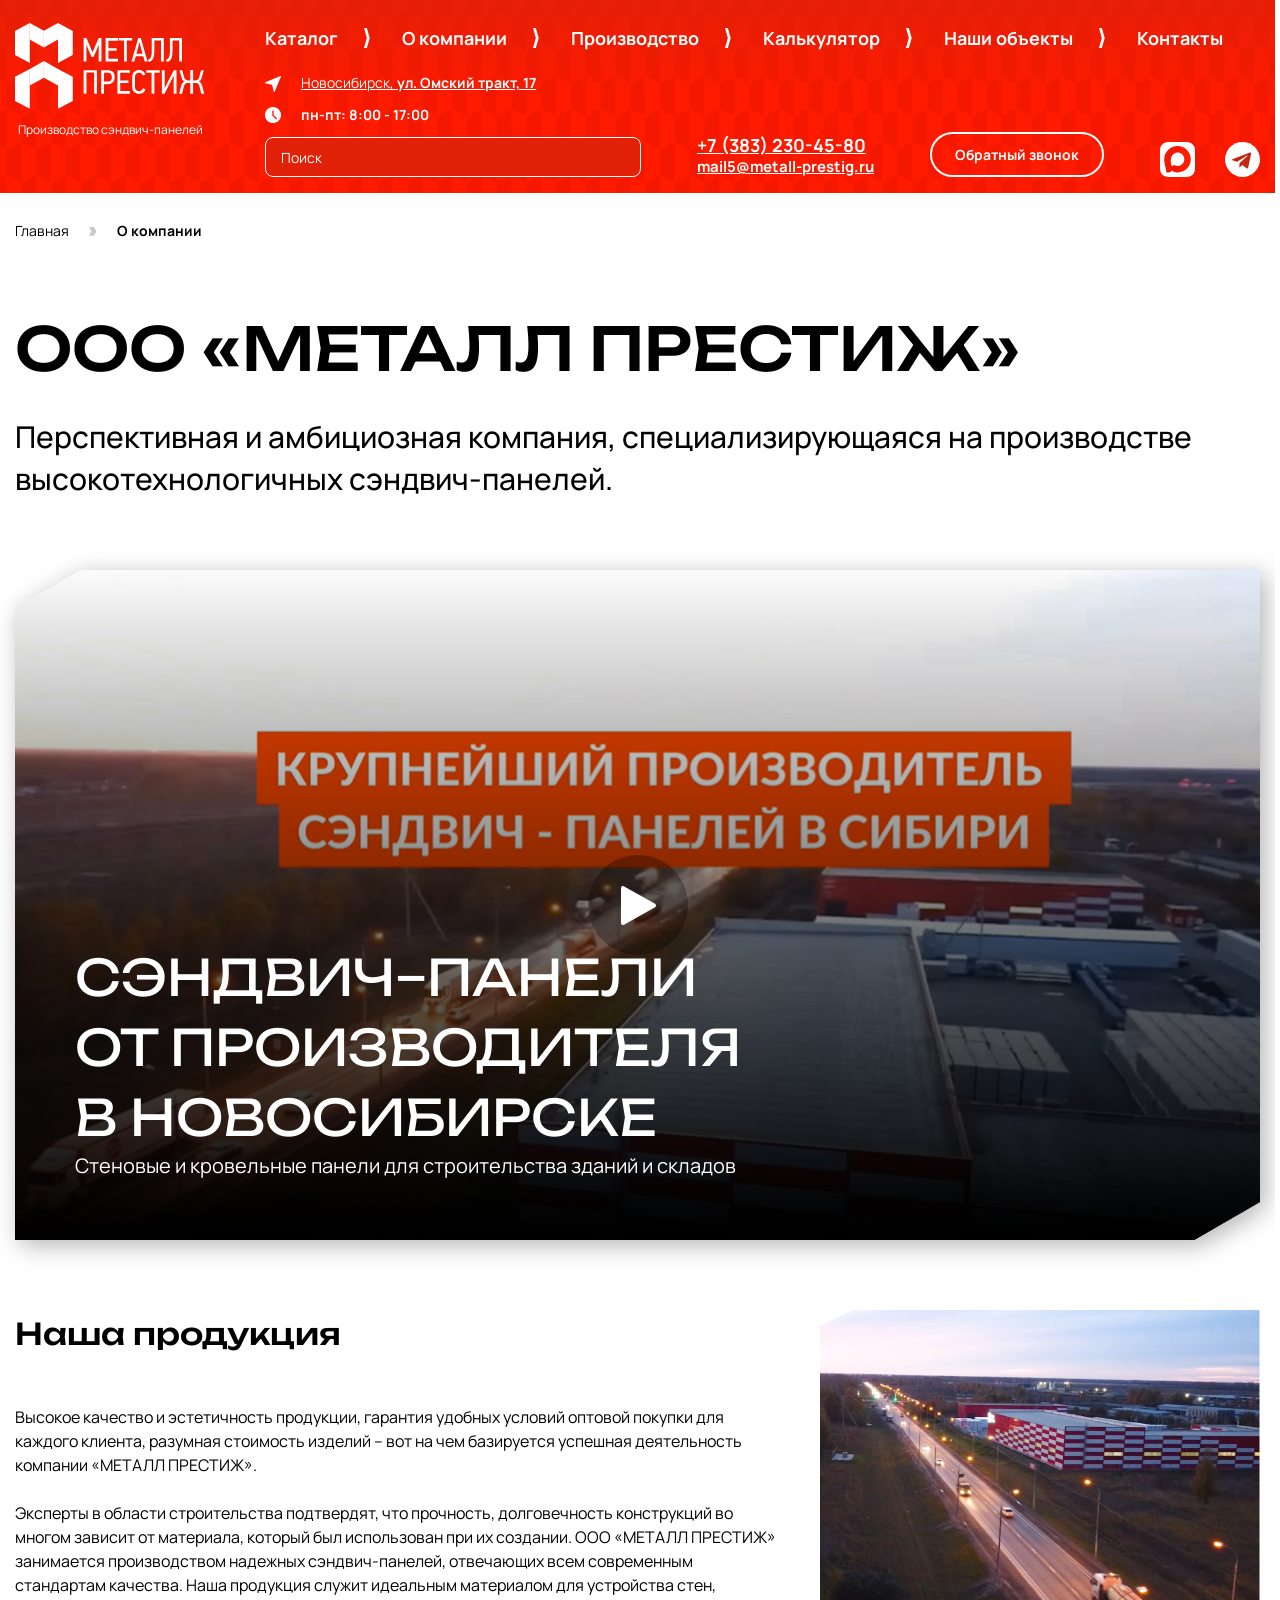
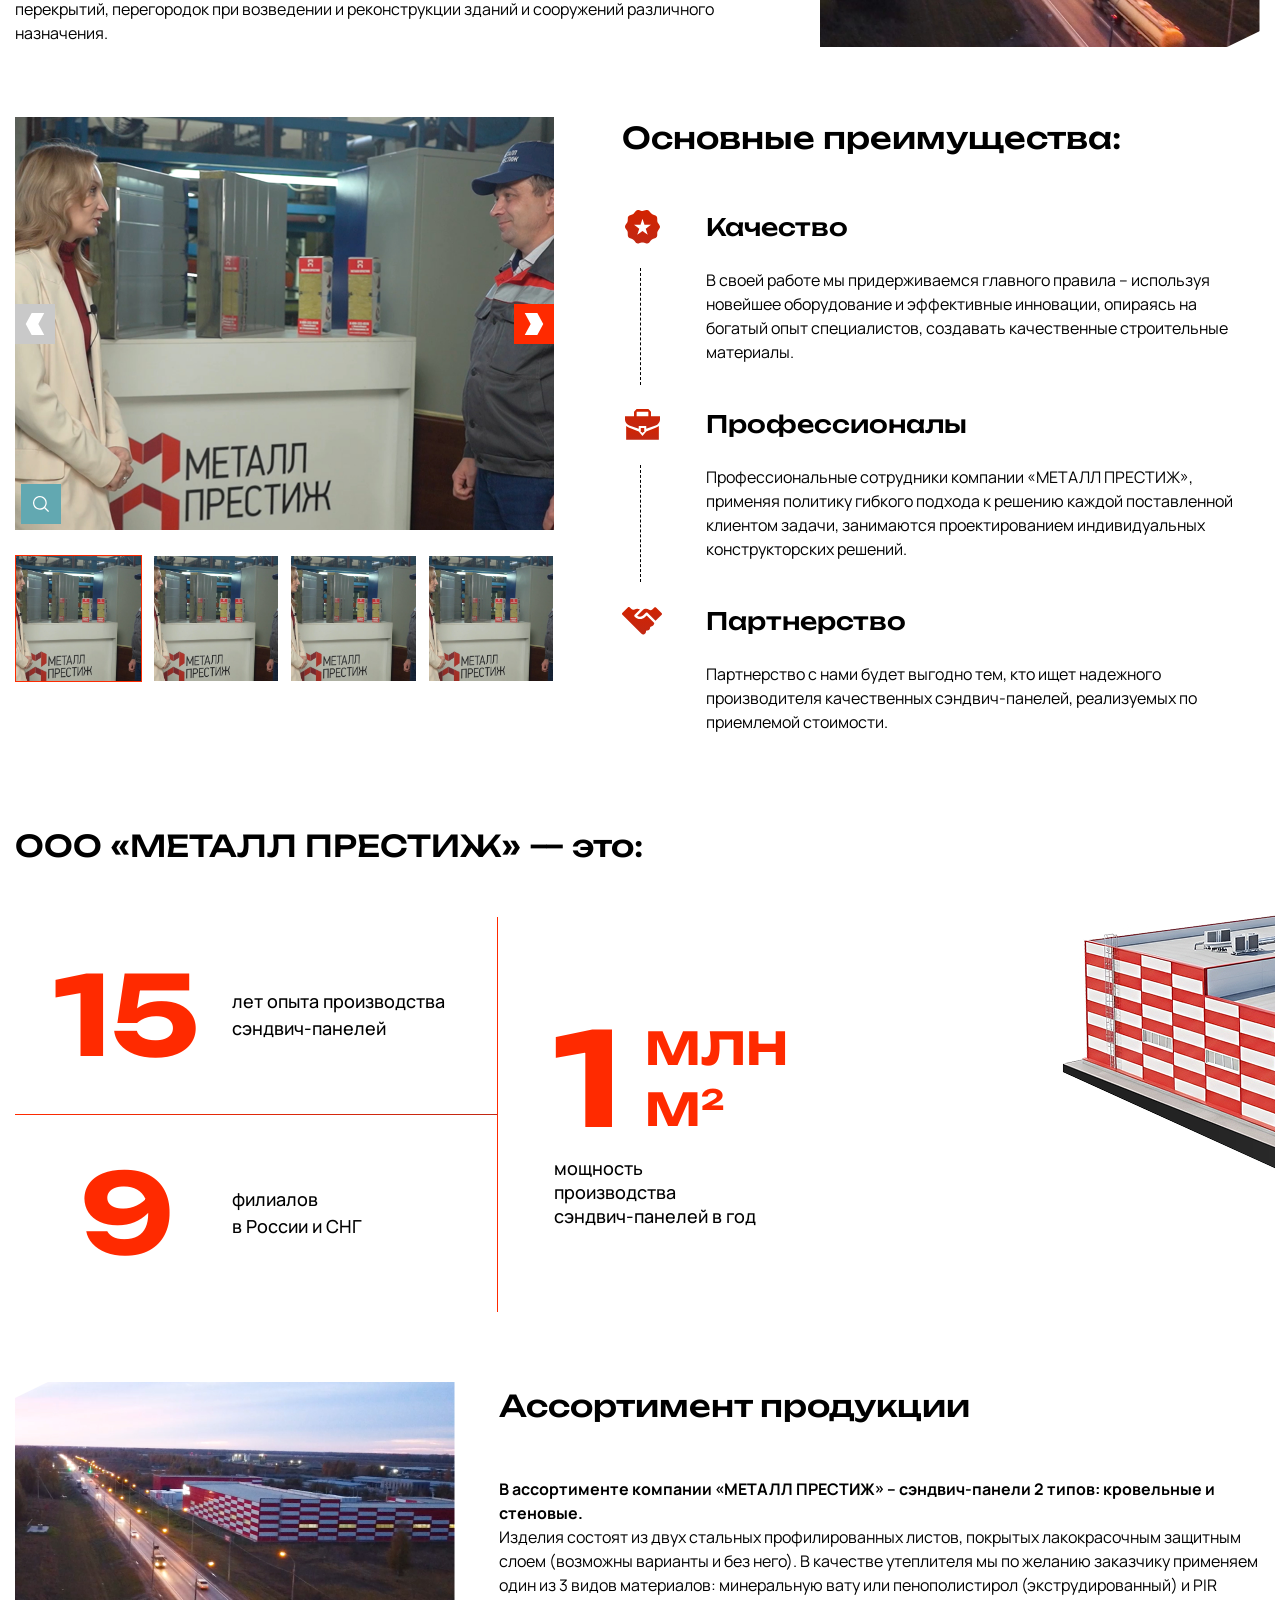
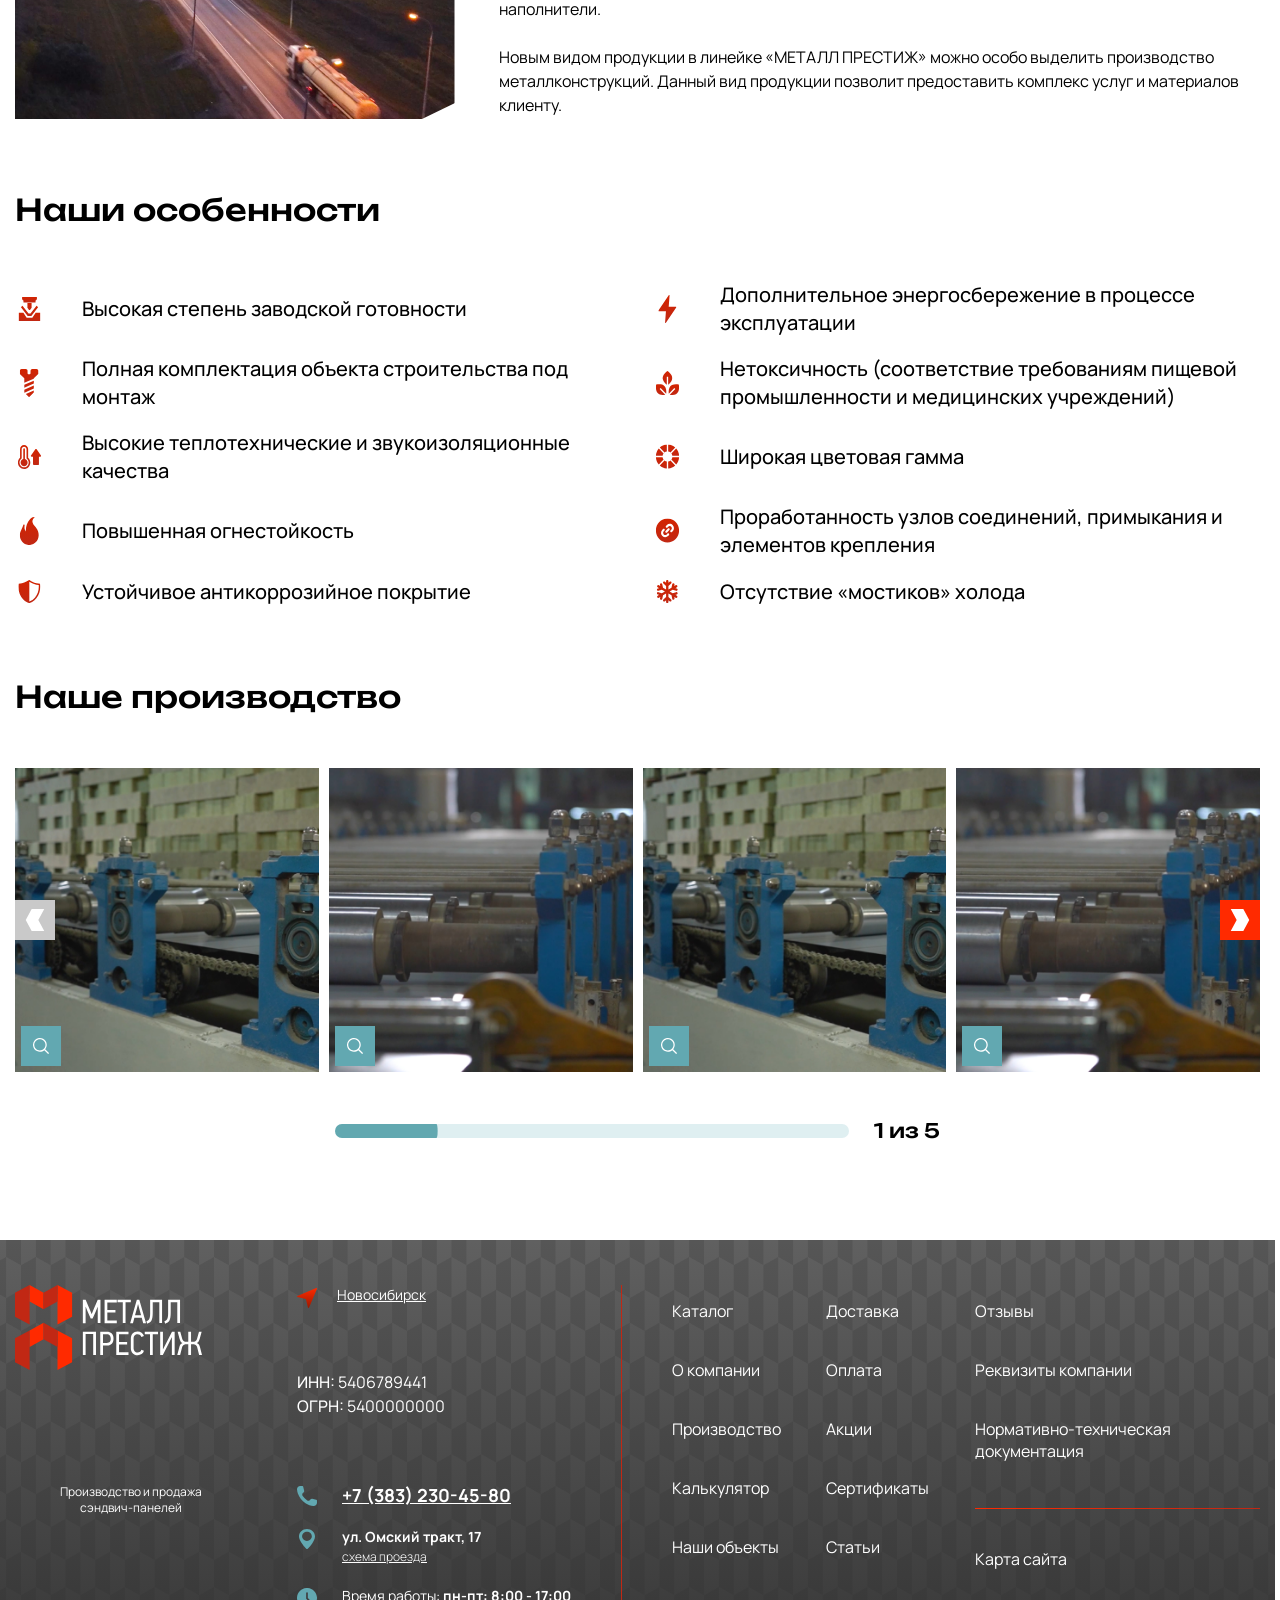
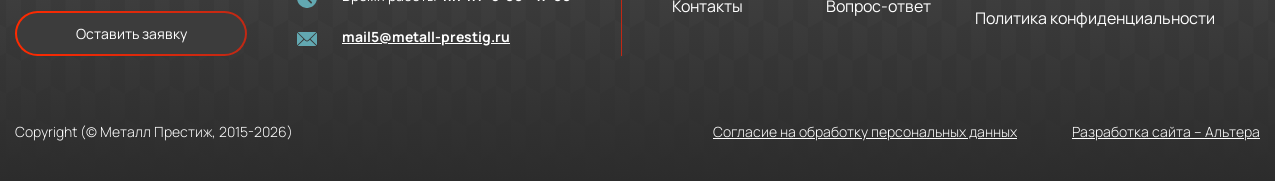
==== commit 41d5a707: "Правки" ====
--- a/about.html
+++ b/about.html
@@ -112,36 +112,38 @@
 			</section>
 			<section class="section container gallery-advantages">
 				<div class="gallery-thumb">
-					<div class="swiper-container gallery-slider">
-						<div class="swiper-wrapper">
-							<div class="swiper-slide">
-								<div class="slide-content">
-									<a href="./assets/images/gallery-1.png" data-fancybox><img src="./assets/images/gallery-1.png" alt="Галерея Фото 1"></a>
-									<span class="loupe"></span>
-								</div>
-							</div>
-							<div class="swiper-slide">
-								<div class="slide-content">
-									<a href="./assets/images/gallery-1.png" data-fancybox><img src="./assets/images/gallery-1.png" alt="Галерея Фото 1"></a>
-									<span class="loupe"></span>
-								</div>
-							</div>
-							<div class="swiper-slide">
-								<div class="slide-content">
-									<a href="./assets/images/gallery-1.png" data-fancybox><img src="./assets/images/gallery-1.png" alt="Галерея Фото 1"></a>
-									<span class="loupe"></span>
-								</div>
-							</div>
-							<div class="swiper-slide">
-								<div class="slide-content">
-									<a href="./assets/images/gallery-1.png" data-fancybox><img src="./assets/images/gallery-1.png" alt="Галерея Фото 1"></a>
-									<span class="loupe"></span>
-								</div>
-							</div>
-							<div class="swiper-slide">
-								<div class="slide-content">
-									<a href="./assets/images/gallery-1.png" data-fancybox><img src="./assets/images/gallery-1.png" alt="Галерея Фото 1"></a>
-									<span class="loupe"></span>
+					<div class="gallery-thumb__top">
+						<div class="swiper-container gallery-slider">
+							<div class="swiper-wrapper">
+								<div class="swiper-slide">
+									<div class="slide-content">
+										<a href="./assets/images/gallery-1.png" data-fancybox><img src="./assets/images/gallery-1.png" alt="Галерея Фото 1"></a>
+										<span class="loupe"></span>
+									</div>
+								</div>
+								<div class="swiper-slide">
+									<div class="slide-content">
+										<a href="./assets/images/gallery-1.png" data-fancybox><img src="./assets/images/gallery-1.png" alt="Галерея Фото 1"></a>
+										<span class="loupe"></span>
+									</div>
+								</div>
+								<div class="swiper-slide">
+									<div class="slide-content">
+										<a href="./assets/images/gallery-1.png" data-fancybox><img src="./assets/images/gallery-1.png" alt="Галерея Фото 1"></a>
+										<span class="loupe"></span>
+									</div>
+								</div>
+								<div class="swiper-slide">
+									<div class="slide-content">
+										<a href="./assets/images/gallery-1.png" data-fancybox><img src="./assets/images/gallery-1.png" alt="Галерея Фото 1"></a>
+										<span class="loupe"></span>
+									</div>
+								</div>
+								<div class="swiper-slide">
+									<div class="slide-content">
+										<a href="./assets/images/gallery-1.png" data-fancybox><img src="./assets/images/gallery-1.png" alt="Галерея Фото 1"></a>
+										<span class="loupe"></span>
+									</div>
 								</div>
 							</div>
 						</div>
@@ -461,38 +463,36 @@
 		</main>
 		<footer>
 			<div class="container footer">
-				<div class="footer__block --left">
-					<div class="footer__logo">
-						<a href="/"><img src="./assets/images/logo__footer.svg" alt="Производство сэндвич-панелей"></a>
-						<div class="footer__slogan">Производство и продажа <br>сэндвич-панелей</div>
-						<a href="#" class="btn --grey">Оставить заявку</a>
-					</div>
-					<div class="footer__info">
-						<div class="footer__city">
-							Новосибирск
-						</div>
-						<div class="footer__details">
-							<p>ИНН: 5406789441</p>
-							<p>ОГРН: 5400000000</p>
-						</div>
-					</div>
-					<div class="footer__contacts">
-						<div class="footer__phone">
-							<a href="tel:+73832304580">+7 (383) 230-45-80</a>
-						</div>
-						<div class="footer__address">
-							<p>ул. Омский тракт, 17</p>
-							<p><a href="#">схема проезда</a></p>
-						</div>
-						<div class="footer__time">
-							Время работы: <b>пн-пт: 8:00 - 17:00</b>
-						</div>
-						<div class="footer__email">
-							<a href="mailto:mail5@metall-prestig.ru">mail5@metall-prestig.ru</a>
-						</div>
-					</div>
-				</div>
-				<div class="footer__block footer__menu">
+				<div class="footer__logo">
+					<a href="/"><img src="./assets/images/logo__footer.svg" alt="Производство сэндвич-панелей"></a>
+				</div>
+				<div class="footer__info">
+					<div class="footer__slogan">Производство и продажа <br>сэндвич-панелей</div>
+					<div class="footer__btn"><a href="#" class="btn --grey">Оставить заявку</a></div>
+				</div>
+				<div class="footer__city">
+					Новосибирск
+				</div>
+				<div class="footer__details">
+					<p><b>ИНН:</b> 5406789441</p>
+					<p><b>ОГРН:</b> 5400000000</p>
+				</div>
+				<div class="footer__contacts contacts">
+					<div class="contacts__phone footer__phone">
+						<a href="tel:+73832304580">+7 (383) 230-45-80</a>
+					</div>
+					<div class="contacts__address footer__address">
+						<p>ул. Омский тракт, 17</p>
+						<p><a href="#">схема проезда</a></p>
+					</div>
+					<div class="contacts__time footer__time">
+						Время работы: <b>пн-пт: 8:00 - 17:00</b>
+					</div>
+					<div class="contacts__email footer__email">
+						<a href="mailto:mail5@metall-prestig.ru">mail5@metall-prestig.ru</a>
+					</div>
+				</div>
+				<div class="footer__menu">
 					<ul class="menu-1 only-desktop">
 						<li><a href="#">Каталог</a></li>
 						<li><a href="#">О компании</a></li>
@@ -519,18 +519,86 @@
 						<li><a href="#">Политика конфиденциальности</a></li>
 					</ul>
 				</div>
-				<div class="footer__block footer__bottom">
-					<div class="footer__copyright">
-						Copyright (© Металл Престиж, 2015-2026)
-					</div>
-					<div class="footer__links">
-						<a href="#">Согласие на обработку персональных данных</a>
-						<a href="#">Разработка сайта – Альтера</a>
-					</div>
+				<div class="footer__copyright">
+					Copyright (© Металл Престиж, 2015-2026)
+				</div>
+				<div class="footer__links">
+					<a href="#">Согласие на обработку персональных данных</a>
+					<a href="#">Разработка сайта – Альтера</a>
 				</div>
 			</div>
 		</footer>
+		<div class="mobile-burger">
+			<div class="mobile-burger__inner">
+				<div class="close"></div>
+					<div class="mobile-burger__top">
+						<div class="mobile-burger__logo">
+							<img src="./assets/images/logo__mobile.svg" alt="Производство сэндвич-панелей">
+						</div>
+						<div class="mobile-burger__city city-open">
+							Новосибирск
 
+							<div class="cities">
+								<div class="cities__inner content-page">
+									<ul>
+										<li class="active"><a href="#">Новосибирск</a></li>
+										<li><a href="#">Иркутск</a></li>
+										<li><a href="#">Красноярск</a></li>
+										<li><a href="#">Тюмень</a></li>
+										<li><a href="#">Улан-Удэ</a></li>
+										<li><a href="#">Воронеж</a></li>
+										<li><a href="#">Саратов</a></li>
+										<li><a href="#">Санкт-Петербург</a></li>
+										<li><a href="#">Иваново</a></li>
+										<li><a href="#">Челябинск</a></li>
+									</ul>
+								</div>
+							</div>
+						</div>
+						<div class="mobile-burger__button">
+							<a href="#" class="btn">Обратный звонок</a>
+						</div>
+						<div class="mobile-burger__social">
+							<a href="#"><img src="./assets/images/icons/max.svg" alt="MAX"></a>
+							<a href="#"><img src="./assets/images/icons/tg.svg" alt="TG"></a>
+						</div>
+						<div class="mobile-burger__search">
+							<form>
+								<div class="form-field">
+									<label><input type="search" value="Поиск"></label>
+								</div>
+								<button class="search">Поиск</button>
+							</form>
+						</div>
+					</div>
+					<div class="mobile-burger__menu">
+						<ul>
+							<li><a href="#">Каталог</a></li>
+							<li><a href="#">О компании</a></li>
+							<li><a href="#">Производство</a></li>
+							<li><a href="#">Калькулятор</a></li>
+							<li><a href="#">Наши объекты</a></li>
+							<li><a href="#">Контакты</a></li>
+						</ul>
+					</div>
+					<div class="mobile-burger__contacts contacts">
+						<div class="contacts__phone">
+							<a href="tel:+73832304580">+7 (383) 230-45-80</a>
+						</div>
+						<div class="contacts__email">
+							<a href="mailto:mail5@metall-prestig.ru">mail5@metall-prestig.ru</a>
+						</div>
+						<div class="contacts__address">
+							<p>ул. Омский тракт, 17</p>
+							<p><a href="#">схема проезда</a></p>
+						</div>
+						<div class="contacts__time">
+							Время работы: <b>пн-пт: 8:00 - 17:00</b>
+						</div>
+					</div>
+			</div>
+		</div>
+		<div class="overlay"></div>
 		<script src="./assets/js/swiper-bundle.min.js"></script>
 		<script src="./assets/js/fancybox.umd.js"></script>
 		<script src="./assets/js/main.js"></script>
--- a/assets/css/main.css
+++ b/assets/css/main.css
@@ -67,6 +67,39 @@
 
 body {
 	min-height: 100%;
+}
+
+body.fixed, body.modal-fixed {
+    overflow: hidden;
+}
+
+*::-webkit-scrollbar {
+    width: 5px;
+}
+
+*::-webkit-scrollbar-track {
+    background: #DFEFF1;
+}
+
+*::-webkit-scrollbar-thumb {
+    background-color: #62A8B0;
+    border-radius: 3px;
+}
+
+.overlay {
+	background: rgba(0, 0, 0, 0.7);
+	position: absolute;
+	top: 0;
+	right: 0;
+	bottom: 0;
+	left: 0;
+	z-index: 1001;
+	display: none;
+}
+
+.overlay.active,
+.overlay.modal-active {
+	display: block;
 }
 
 a:where([class]) {
@@ -100,6 +133,14 @@
 
 @font-face {
     font-family: 'Unbounded';
+    src: url('../fonts/Unbounded-Regular.woff2') format('woff2');
+    font-weight: normal;
+    font-style: normal;
+    font-display: swap;
+}
+
+@font-face {
+    font-family: 'Unbounded';
     src: url('../fonts/Unbounded-Medium.woff2') format('woff2');
     font-weight: 500;
     font-style: normal;
@@ -152,6 +193,50 @@
     font-weight: normal;
     font-style: normal;
     font-display: swap;
+}
+
+.only-desktop {
+    display: flex;
+}
+
+.only-mobile {
+    display: none;
+}
+
+.only-tablet {
+    display: none;
+}
+
+.section__more.only-mobile {
+    margin-top: 30px;
+    font-weight: 500;
+    font-size: 12px;
+    text-align: center;
+    text-decoration: underline;
+}
+
+.section__more.only-mobile a {
+    padding: 0;
+}
+
+@media(max-width: 767px) {
+    .only-desktop {
+        display: none !important;
+    }
+}
+
+@media(max-width: 767px) {
+    .only-tablet {
+        display: flex;
+    }
+}
+
+@media(max-width: 576px) {
+    .only-mobile {
+        display: flex;
+        align-items: center;
+        justify-content: center;
+    }
 }
 
 a {
@@ -180,6 +265,7 @@
         linear-gradient(90deg, var(--color-accent),  var(--color-accent-dark));
     background-origin: border-box;
     background-clip: padding-box, border-box;
+    background-color: var(--color-white);
     font-weight: 700;
     font-size: 14px;
     line-height: 19px;
@@ -191,6 +277,18 @@
     text-align: center;
 }
 
+.btn:hover,
+.btn.--black:hover,
+.btn.--grey:hover {
+    background-image: linear-gradient(90deg, #FF2A00 0%, #C12814 100%);
+    color: var(--color-white);
+}
+
+.btn.--white-border:hover {
+    background: #fff;
+    color: var(--color-black);
+}
+
 .btn.--white {
     border: 2px solid var(--color-white);
     background: transparent;
@@ -201,6 +299,18 @@
     background-image: 
         linear-gradient(#333333, #333333), 
         linear-gradient(90deg, var(--color-accent),  var(--color-accent-dark));
+    color: var(--color-white);
+}
+
+.btn.--red-border {
+    background: #C12814;
+    border: 2px solid #FF5252;
+    color: var(--color-white);
+}
+
+.btn.--white-border {
+    background: transparent;
+    border: 2px solid var(--color-white);
     color: var(--color-white);
 }
 
@@ -236,14 +346,46 @@
     border: 1px solid #000;
 }
 
+a[data-fancybox] {
+    position: relative;
+    cursor: pointer;
+}
+
+a[data-fancybox]:before {
+    position: absolute;
+    width: 40px;
+    height: 40px;
+    background-image: url('../images/icons/loupe.svg');
+    background-color: var(--color-blue);
+    background-repeat: no-repeat;
+    background-position: center center;
+    background-size: 16px;
+    bottom: 6px;
+    left: 6px;
+    content: '';
+}
+
+@media(max-width: 576px) {
+    a[data-fancybox]:before {
+        width: 30px;
+        height: 30px;
+        background-size: 12px;
+        bottom: 0;
+        left: 0;
+    }
+}
 
 ::placeholder {
 	color: #656565;
 }
 
+input[name="header__search"]::placeholder {
+	color: var(--color-white);
+}
+
 body {
 	font-family: 'Manrope';
-    font-weight: 500;
+    font-weight: 400;
 }
 
 .container {
@@ -261,6 +403,7 @@
     display: flex;
     justify-content: space-between;
     align-items: center;
+    margin-bottom: 50px;
 }
 
 .section__title h2,
@@ -273,6 +416,10 @@
     margin-bottom: 50px;
 }
 
+.section__title h2 {
+    margin-bottom: 0;
+}
+
 @media(max-width: 576px) {
     .container {
         padding-inline: 21px;
@@ -286,7 +433,6 @@
     .section h2 {
         font-size: 16px;
         line-height: 22px;
-        margin-bottom: 25px;
     }
 }
 
@@ -299,6 +445,21 @@
     text-decoration: underline;
     padding-right: 34px;
     display: block;
+}
+
+@media(max-width: 576px) {
+    .section__title .section__more {
+        display: none;
+    }
+
+    .section__more a {
+        font-size: 12px;
+        line-height: 17px;
+    }
+
+    .section__more a:before {
+        display: none;
+    }
 }
 
 .section__more a:hover {
@@ -332,7 +493,23 @@
   }
 }
 
+@keyframes moveLeft {
+  0% {
+    left: 0;
+  }
+  50% {
+    left: 5px;
+  }
+  100% {
+    left: 0; 
+  }
+}
+
 /* форматирование */
+
+.content-page .btn {
+    text-decoration: none;
+}
 
 .content-page ul {
     display: flex;
@@ -357,6 +534,59 @@
     content: '';
 }
 
+.content-page ol {
+	list-style-type: none; 
+	counter-reset: num;
+	display: flex;
+    flex-direction: column;
+    gap: 24px;
+}
+
+.content-page ol > li {
+	position: relative;	
+    padding-left: 70px;
+    font-size: 16px;
+    line-height: 24px;
+    font-weight: 400;
+}
+
+.content-page ol > li b {
+    font-weight: 600;
+}
+
+.content-page ol > li:before {
+	content: counter(num); 
+	counter-increment: num;
+    border: 2px solid #62A8B1;
+	display: flex;
+    align-items: center;
+    justify-content: center;
+	position: absolute;
+	top: 50%;
+    transform: translateY(-50%);
+	left: 0;
+	width: 30px; 
+    height: 30px;
+	color: #62A8B1;
+    font-size: 20px;
+    font-weight: 700;
+}
+
+@media(max-width: 576px) {
+    .content-page ol {
+        gap: 17px;
+    }
+
+    .content-page ol > li {
+        padding-left: 49px;
+    }
+
+    .content-page ol > li:before {
+        top: 0;
+        transform: none;
+    }
+}
+
 .content-page a {
     color: #D32300;
     text-decoration: underline;
@@ -377,6 +607,7 @@
 @media(max-width: 576px) {
     .content-page h1 {
         font-size: 18px;
+        line-height: normal;
     }
 }
 
@@ -416,6 +647,17 @@
             0 15px
         );
     }
+
+    .clip-small {
+        clip-path: polygon(
+            20px 0,
+            100% 0,
+            100% calc(100% - 10px),
+            calc(100% - 20px) 100%,
+            0 100%,
+            0 10px
+        );
+    }
 }
 
 /* </ скошенные углы> */
@@ -431,6 +673,7 @@
     line-height: 21px;
 	display: flex;
 	gap: 20px;
+    flex-wrap: wrap;
 }
 
 .breadcrumbs .breadcrumbs__item {
@@ -649,6 +892,11 @@
     font-size: 14px;
     position: relative;
     padding-left: 36px;
+    cursor: pointer;
+}
+
+.header__content-address:hover {
+    text-decoration: none;
 }
 
 .header__content-address:before {
@@ -715,6 +963,13 @@
     align-items: center;
 }
 
+.cities {
+    position: absolute;
+    top: 0;
+    width: 315px;
+    max-height: 369px;
+}
+
 @media(max-width: 1473px) {
     .header {
         gap: 60px;
@@ -766,6 +1021,64 @@
 @media(max-width: 767px) {
     .header__right {
         display: none;
+    }
+
+    .header {
+        flex-direction: row;
+        justify-content: space-between;
+    }
+
+    .header__logo {
+        display: grid;
+        width: fit-content;
+        column-gap: 48px;
+    }
+
+    .header__logo .logo {
+        grid-column-start: 1;
+        grid-row-start: span 2;
+    }
+
+    .header__logo .header__slogan {
+        grid-column-start: 2;
+        grid-row-start: 1;
+        display: flex;
+        align-items: flex-end;
+        text-align: left;
+    }
+    
+    .header__logo .header__phone {
+        grid-column-start: 2;
+        grid-row-start: 2;
+        position: relative;
+        padding-left: 30px;
+        font-size: 14px;
+        font-weight: 700;
+    }
+
+    .header__logo .header__phone :before {
+        position: absolute;
+        top: -3px;
+        left: -5px;
+        content: url(../images/icons/icon_call-white.svg);
+    }
+}
+
+@media(max-width: 576px) {
+    .header__logo .logo img {
+        max-width: 140px;
+    }
+}
+
+@media(max-width: 479px) {
+    .header__logo {
+        display: flex;
+        flex-direction: column;
+        gap: 10px;
+    }
+
+    .header {
+        align-items: flex-start;
     }
 }
 
@@ -791,33 +1104,31 @@
     padding-top: 45px;
     padding-bottom: 40px;
     color: var(--color-white);
-    display: flex;
+    display: grid;
     column-gap: 50px;
-    flex-wrap: wrap;
     row-gap: 66px;
-}
-
-.footer__block.--left {
-    display: grid;
-    column-gap: 52px;
-    padding-right: 40px;
-    border-image: linear-gradient(90deg, var(--color-accent), var(--color-accent-dark)) 1;
-    border-right: 1px solid;
+    grid-template-columns: max-content max-content 1fr;
+    grid-template-rows: max-content max-content max-content;
 }
 
 .footer__logo {
     grid-column-start: 1;
     grid-row-start: 1;
     grid-row: span 2;
+}
+
+.footer__info {
     display: flex;
     flex-direction: column;
     justify-content: space-between;
     align-items: center;
-    padding-top: 20px;
-}
-
-.footer__logo .btn {
+    grid-column-start: 1;
+    grid-row-start: 3;
+}
+
+.footer__info .btn {
     width: 232px;
+    font-weight: 400;
 }
 
 .footer__slogan {
@@ -826,12 +1137,9 @@
     text-align: center;
 }
 
-.footer__details {
+.footer__city {
     grid-column-start: 2;
-    grid-row-start: 2;
-}
-
-.footer__city {
+    grid-row-start: 1;
     font-size: 14px;
     position: relative;
     padding-left: 40px;
@@ -845,19 +1153,16 @@
     left: 0;
 }
 
-.footer__details p {
-    font-weight: 500;
+.footer__details {
+    grid-column-start: 2;
+    grid-row-start: 2;
     font-size: 16px;
     line-height: 24px;
-}
-
-.footer__info {
-    display: flex;
-    flex-direction: column;
-    padding-top: 16px;
-    grid-column-start: 2;
-    grid-row-start: 1;
-    gap: 27px;
+    font-weight: 400;
+}
+
+.footer__details b {
+    font-weight: 500;
 }
 
 .contacts {
@@ -869,6 +1174,8 @@
 
 .footer__contacts {
     padding-bottom: 10px;
+    grid-column-start: 2;
+    grid-row-start: 3;
 }
 
 .contacts > div {
@@ -886,8 +1193,19 @@
     text-decoration: underline;
 }
 
+.footer__address a {
+    font-weight: 300;
+}
+
 .footer__contacts a:hover {
     text-decoration: none;
+}
+
+.contacts__city {
+    font-size: 20px;
+    font-weight: 600;
+    padding-left: 0 !important;
+    margin-bottom: 10px;
 }
 
 .contacts__phone {
@@ -944,8 +1262,12 @@
     display: grid;
     justify-content: space-between;
     row-gap: 39px;
-    width: calc(100% - 597px - 51px);
     padding: 15px 0;
+    grid-column-start: 3;
+    grid-row: span 3;
+
+    padding-left: 50px;
+    border-left: 1px solid #C12814;
 }
 
 .footer__menu ul {
@@ -959,15 +1281,6 @@
     font-size: 16px;
     line-height: 22px;
     max-width: 285px;
-}
-
-.footer__menu ul.mobile-menu {
-    column-count: 2;
-    display: block;
-}
-
-.footer__menu ul.mobile-menu li {
-    margin-bottom: 28px;
 }
 
 .menu-1 {
@@ -993,20 +1306,21 @@
     grid-row-start: 2;
 }
 
-.footer__bottom {
-    width: 100%;
+.footer__copyright {
+    grid-column: span 2;
+    grid-row-start: 4;
     font-weight: 300;
     font-size: 14px;
-    line-height: 20px;
-    display: flex;
-    gap: 30px;
-    align-items: center;
 }
 
 .footer__links {
     display: flex;
     gap: 55px;
     margin-left: auto;
+    grid-column-start: 3;
+    grid-row-start: 4;
+    font-weight: 300;
+    font-size: 14px;
 }
 
 .footer__links a {
@@ -1017,10 +1331,528 @@
     text-decoration: none;
 }
 
+.footer .mobile-menu {
+    display: none;
+}
+
+@media(max-width: 1239px) {
+    .footer {
+        grid-template-columns: 1fr;
+        gap: 30px;
+    }
+
+    .footer__menu {
+        grid-column: 1 / span 4;
+        grid-row: 3;
+        padding-left: 0;
+        border: 0;
+    }
+
+    .footer__info {
+        grid-column-start: 2;
+        grid-row: span 2;
+        justify-content: flex-start;
+        gap: 30px;
+    }
+
+    .footer__contacts {
+        grid-column-start: 4;
+        grid-row: span 2;
+        justify-content: flex-start;
+    }
+
+    .footer__city {
+        grid-column-start: 3;
+    }
+
+    .footer__details {
+        grid-column-start: 3;
+        grid-row-start: 2;
+    }
+
+    .footer__copyright,
+    .footer__links {
+        grid-row-start: 4;
+    }
+
+    .footer__links {
+        grid-column: span 2;
+    }
+}
+
+@media(max-width: 991px) {
+    .footer__logo {
+        display: flex;
+        justify-content: center;
+    }
+
+    .footer__info {
+        grid-column-start: 1;
+        grid-row: 3;
+    }
+
+    .footer__menu {
+        grid-column: 1 / span 3;
+        grid-row: 4;
+    }
+
+    .footer__city,
+    .footer__details {
+        grid-column-start: 2;
+    }
+
+    .footer__contacts {
+        grid-column-start: 3;
+        grid-row: span 3;
+    }
+
+    .footer__copyright {
+        grid-row-start: 5;
+        grid-column: 1;
+    }
+
+    .footer__links {
+        grid-row-start: 5;
+        grid-column: span 2;
+    }
+}
+
 @media(max-width: 767px) {
+    .footer {
+        grid-template-columns: 1fr 1fr;
+        row-gap: 0px;
+    }
+
+    .footer__logo {
+        grid-column-start: 1;
+        grid-row-start: span 2;
+        padding-top: 0;
+        justify-content: flex-start;
+    }
+
+    .footer__city {
+        grid-column-start: 2;
+        grid-row-start: 1;
+    }
+
+    .footer__details {
+        grid-column-start: 2;
+        grid-row-start: 2;
+        display: flex;
+        gap: 15px;
+    }
+
+    .footer__info {
+        grid-column: span 2;
+        grid-row-start: 3;
+        flex-direction: row;
+        gap: 40px;
+    }
+
+    .footer__slogan {
+        text-align: left;
+    }
+
+    .footer__info>div {
+        flex: 1;
+    }
+
+    .footer__menu {
+        grid-column: span 2;
+        grid-row-start: 4;
+        display: flex;
+        flex-direction: column;
+        border: 0;
+        padding: 40px 0;
+        gap: 20px;
+    }
+
+    .footer__menu ul {
+        column-count: 2;
+        display: block;
+    }
+
+    .footer__menu ul li {
+        margin-bottom: 28px;
+    }
+
+    .menu-4 {
+        order: 2;
+        padding-top: 20px;
+        border-top: 1px solid #C12814;
+    }
+
+    .menu-mobile {
+        order: 1;
+    }
+
     .footer__contacts {
-        display: none;
-    }
+        grid-column: span 2;
+        grid-row-start: 5;
+        padding: 0 0 40px;
+    }
+
+    .footer__copyright {
+        grid-column: span 2;
+        grid-row-start: 6;
+        margin-bottom: 15px;
+    }
+
+    .footer__links {
+        grid-column: span 2;
+        grid-row-start: 7;
+        margin-left: 0;
+    }
+    
+    .footer .mobile-menu {
+        display: block;
+    }
+}
+
+@media(max-width: 576px) {
+    .footer-__slogan {
+        font-size: 10px;
+        line-height: 14px;
+    }
+
+    .footer__city {
+        font-size: 12px;
+        line-height: 16px;
+    }
+
+    .footer__details {
+        font-size: 10px;
+        line-height: 15px;
+        flex-direction: column;
+        gap: 5px;
+    }
+
+    .footer__info .btn {
+        font-size: 12px;
+        width: 100%;
+    }
+
+    .footer__menu ul li {
+        font-size: 14px;
+    }
+
+    .footer__phone,
+    .footer__address,
+    .footer__time,
+    .footer__email {
+        font-size: 14px;
+        line-height: normal;
+    }
+
+    .footer__address {
+        display: flex;
+        gap: 10px;
+    }
+
+    .footer__address a {
+        font-size: 12px;
+    }
+
+    .footer__links,
+    .footer__copyright {
+        font-size: 10px;
+        line-height: 14px;
+    }
+}
+
+@media(max-width: 390px) {
+    .footer {
+        gap: 10px;
+    }
+
+    .footer__logo {
+        grid-column-start: 1;
+        grid-row-start: 1;
+    }
+
+    .footer__info {
+        grid-column-start: 1;
+        grid-row-start: 2;
+        flex-direction: column;
+        gap: 10px;
+        align-items: flex-start;
+    }
+    
+    .footer__city {
+        grid-column-start: 1;
+        grid-row-start: 3;
+    }
+
+    .footer__details {
+        grid-column-start: 1;
+        grid-row-start: 4;
+    }
+    
+    .footer__menu {
+        grid-column-start: 1;
+        grid-row-start: 5;
+        padding-top: 20px;
+    }
+
+    .footer__menu ul {
+        gap: 0;
+    }
+
+    .footer__contacts {
+        grid-column-start: 1;
+        grid-row-start: 6;
+        padding-bottom: 20px;
+    }
+
+    .footer__copyright {
+        grid-column-start: 1;
+        grid-row-start: 7;
+    }
+
+    .footer__links {
+        grid-column-start: 1;
+        grid-row-start: 8;
+        flex-direction: column;
+        gap: 10px;
+    }
+}
+
+.header_burger {
+	width: 32px;
+	height: 30px;
+	border-radius: 4px;
+	background: var(--color-white);
+	cursor: pointer;
+	position: relative;
+	align-items: center;
+	justify-content: center;
+}
+
+.header_burger label {
+	cursor: pointer;
+	display: block;
+	position: relative;
+	height: 14px;
+    width: 20px;
+}
+
+.burger-checkbox {
+	position: absolute;
+	visibility: hidden;
+}
+
+.burger::before,
+.burger::after {
+	content: '';
+	left: 0;
+	position: absolute;
+	display: block;
+	width: 20px;
+    height: 2px;
+	border-radius: 10px;
+	background: #C12814;
+}
+
+.burger::before {
+	top: 0;
+	box-shadow: 0 6px 0 #C12814;
+	transition: box-shadow .3s .15s, top .3s .15s, transform .3s;
+}
+
+.burger::after {
+	bottom: 0;
+	transition: bottom .3s .15s, transform .3s;
+}
+
+.burger-checkbox:checked+.burger::before {
+	top: 6px;
+	transform: rotate(45deg);
+	box-shadow: 0 6px 0 rgb(193 40 20);
+	transition: box-shadow .15s, top .3s, transform .3s .15s;
+}
+
+.burger-checkbox:checked+.burger::after {
+	bottom: 6px;
+	transform: rotate(-45deg);
+	transition: bottom .3s, transform .3s .15s;
+}
+
+.mobile-burger {
+	position: fixed;
+	top: 0;
+    bottom: 0;
+    max-width: 379px;
+    width: 100%;
+	left: -379px;
+	right: auto;
+	z-index: 10002;
+	flex-direction: column;
+	-webkit-transition: left 0.4s;
+    -o-transition: left 0.4s;
+    transition: left 0.4s;
+	display: flex;
+    padding-right: 30px;
+}
+
+.mobile-burger__inner {
+    background: #fff;
+	padding: 24px 10px 24px 20px;
+    overflow-x: hidden;
+    overflow-y: auto;
+    height: 100%;
+}
+
+.mobile-burger.active {
+	left: 0;
+}
+
+.mobile-burger .close {
+    top: 53px;
+    right: 0;
+    background: #C12814;
+    position: relative;
+    display: flex;
+    align-items: center;
+    justify-content: center;
+    width: 30px;
+    height: 30px;
+    position: absolute;
+}
+
+.mobile-burger .close:before,
+.mobile-burger .close:after {
+    width: 14px;
+    height: 2px;
+    content: '';
+    background: var(--color-white);
+    border-radius: 2px;
+    transform: rotate(-45deg);
+    position: absolute;
+}
+
+.mobile-burger .close:before {
+    transform: rotate(45deg);
+}
+
+.mobile-burger__menu {
+    padding-bottom: 28px;
+    border-bottom: 1px solid #C12814;
+    margin-bottom: 27px;
+}
+
+.mobile-burger__menu ul {
+    display: flex;
+    flex-direction: column;
+    gap: 22px;
+}
+
+.mobile-burger__menu ul li {
+    font-weight: 700;
+    font-size: 14px;
+    line-height: 19px;
+}
+
+.mobile-burger__contacts > div {
+    font-size: 14px;
+}
+
+.mobile-burger__contacts .contacts__address {
+    display: flex;
+    gap: 15px;
+}
+
+.mobile-burger__contacts .contacts__address a {
+    text-decoration: underline;
+}
+
+.mobile-burger__top {
+    display: grid;
+    gap: 10px;
+    margin-bottom: 30px;
+}
+
+.mobile-burger__logo {
+    grid-column-start: 1;
+    grid-row: span 2;
+}
+
+.mobile-burger__city {
+    grid-column: 2 / span 2;
+    grid-row-start: 1;
+    position: relative;
+    padding-left: 30px;
+    font-weight: 400;
+    font-size: 12px;
+    line-height: 16px;
+    position: relative;
+}
+
+.mobile-burger__city:before {
+    background: url(../images/icons/icon_placeholder-red.svg) no-repeat top center;
+    position: absolute;
+    top: 0;
+    left: 0;
+    content: '';
+    height: 16px;
+    width: 16px;
+    background-size: 100%;
+}
+
+.mobile-burger__city .cities {
+    left: -60px;
+}
+
+.mobile-burger__button {
+    grid-column-start: 2;
+    grid-row-start: 2;
+}
+
+.mobile-burger__button .btn {
+    padding: 6px 20px;
+}
+
+.mobile-burger__social {
+    grid-column-start: 3;
+    grid-row-start: 2;
+    display: flex;
+    gap: 10px;
+    align-items: center;
+    justify-content: space-between;
+}
+
+.mobile-burger__search {
+    grid-column-start: span 3;
+    grid-row-start: 3;
+    border: 1px solid #C9C9C9;
+    border-radius: 8px;
+    padding: 0 10px;
+    margin-top: 11px;
+}
+
+.mobile-burger__search form {
+    display: flex;
+    gap: 15px;
+}
+
+.mobile-burger__search form .form-field {
+    width: calc(100% - 35px);
+}
+
+.mobile-burger__search form input {
+    border: 0;
+    width: 100%;
+    height: 100%;
+    font-size: 12px;
+    color: #606060;
+}
+
+.mobile-burger__search form button {
+    border: 0;
+    width: 35px;
+    height: 35px;
+    background: url('../images/icons/icon_search-red.svg') no-repeat center center;
+    background-size: 20px;
+    font-size: 0;
 }
 
 .pagination {
@@ -1091,6 +1923,25 @@
     .pagination {
         padding: 20px 15px 0;
     }
+
+    .pagination ul {
+        flex-wrap: wrap;
+    }
+}
+
+@media(max-width: 479px) {
+    .pagination ul li.arrow.--left,
+    .pagination ul li.arrow.--right {
+        width: calc(1/2*100% - (1 - 1/2)*20px);
+    }
+
+    .pagination ul li.arrow.--left {
+        order: -2;
+    }
+
+    .pagination ul li.arrow.--right {
+        order: -1;
+    }
 }
 
 /* --------------------------------------------- end general --------------------------------------------- */
@@ -1138,6 +1989,12 @@
 
 .--home.banner {
     padding-bottom: 0;
+    margin-bottom: 135px;
+    padding-top: 48px;
+}
+
+.--home.banner .banner__inner {
+    height: 670px;
 }
 
 .banner__inner {
@@ -1151,6 +2008,7 @@
 
 .--home.banner .banner__inner {
     margin-bottom: 65px;
+    padding: 46px 61px;
 }
 
 .banner__inner:after {
@@ -1176,6 +2034,11 @@
 
 .banner__inner-content {
     margin-top: auto;
+}
+
+.--home.banner .banner__inner-content {
+    gap: 17px;
+    flex-direction: column;
 }
 
 .banner__inner-title {
@@ -1205,6 +2068,7 @@
     position: absolute;
     bottom: -65px;
     right: 65px;
+    z-index: 9;
 }
 
 .banner__message p {
@@ -1271,20 +2135,47 @@
 }
 
 @media(max-width: 576px) {
+    .--home.banner .banner__inner {
+        height: auto;
+        padding: 0;
+        margin-bottom: 20px;
+    }
+    .--home.banner {
+        margin-bottom: 65px;
+    }
+
     .banner__inner-title {
         font-size: 24px;
-        line-height: normal;
+        line-height: 34px;
         margin-bottom: 13px;
     }
 
     .banner__inner-description {
         font-size: 12px;
-
         line-height: 17px;
     }
-}
-
-@media(max-width: 480px) {
+
+    .banner__message {
+        position: relative;
+        bottom: auto;
+        right: auto;
+        order: 3;
+        font-size: 10px;
+        line-height: 14px;
+        margin-top: 7px;
+        padding: 22px 32px;
+    }
+
+    .banner__message p {
+        margin-bottom: 14px;
+    }
+
+    .--home.banner {
+        margin-bottom: 0;
+    }
+}
+
+@media(max-width: 380px) {
     .banner__inner-title {
         font-size: 18px;
     }
@@ -1294,8 +2185,12 @@
 
 /* <features> */
 
+.section {
+    overflow: hidden;
+}
+
 .features {
-    background: url('../images/features.png') no-repeat center right;
+    position: relative;
 }
 
 .features__list {
@@ -1371,8 +2266,23 @@
     font-size: 28px;
 }
 
-.features__img {
-    display: none;
+@media(min-width: 1199px) {
+    .features__img {
+        min-width: 1920px;
+        max-width: 2560px;
+        position: absolute;
+        top: 50%;
+        transform: translateY(-50%);
+        display: flex;
+        justify-content: flex-end;
+    }
+}
+
+@media(min-width: 1921px) {
+    .features__img {
+        max-width: none;
+        right: 0;
+    }
 }
 
 .features__img img {
@@ -1459,12 +2369,6 @@
     }
 }
 
-@media(min-width: 1199px) and (max-width: 1419px) {
-    .features__list .features__item {
-        flex-direction: column;
-    }
-}
-
 @media(max-width: 576px) {
     .features__list .features__item {
         padding: 15px;
@@ -1489,10 +2393,6 @@
 /* </features> */
 
 /* <popular> */
-
-.products__slider {
-    margin-bottom: 90px;
-}
 
 .popular__products {
     position: relative;
@@ -1579,6 +2479,57 @@
 
 .products__bottom-button {
     width: 133px;
+}
+
+@media(max-width: 576px) {
+    .products__slider .swiper-slide {
+        width: 218px;
+    }
+
+    .products__item-info {
+        padding: 12px 9px 19px;
+    }
+
+    .products__item-title {
+        font-size: 14px;
+        line-height: 20px;
+        margin-bottom: 14px;
+    }
+
+    .products__options-item {
+        font-size: 10px;
+        line-height: normal;
+    }
+
+    .products__options {
+        gap: 4px;
+        margin-bottom: 12px;
+    }
+
+    .products__bottom-price,
+    .products__bottom-button {
+        width: 100%;
+    }
+
+    .products__bottom-price {
+        font-size: 14px;
+        line-height: 20px;
+    }
+
+    .products__bottom {
+        flex-direction: column;
+    }
+
+    .products__bottom-button a {
+        width: 100%;
+        background: linear-gradient(90deg, #FF2A00 0%, #C12814 100%);
+        color: var(--color-white);
+        padding: 6px 34px;
+    }
+}
+
+.popular__categories {
+    margin-top: 90px;
 }
 
 .category__item {
@@ -1631,6 +2582,62 @@
     font-weight: bold;
 }
 
+@media(max-width: 991px) {
+    .category__item {
+        width: calc(1/2*100% - (1 - 1/2)*11px);
+    }
+
+    .category__item:nth-child(-n+3) {
+        border-top: 0;
+    }
+
+    .category__item {
+        border-bottom: 0;
+    }
+}
+
+@media(max-width: 576px) {
+    .popular__categories {
+        margin-top: 40px;
+        gap: 5px;
+    }
+
+    .category__item:before {
+        background-size: 100%;
+        width: 20px;
+        right: 0;
+    }
+
+    .category__item-title br {
+        display: none;
+    }
+
+    .category__item {
+        width: 100%;
+        gap: 18px;
+        align-items: normal;
+        padding: 0;
+    }
+
+    .category__item-title {
+        border-bottom: 1px solid transparent;
+        background-image: 
+            linear-gradient(#ffffff, #ffffff), 
+            linear-gradient(90deg, var(--color-accent),  var(--color-accent-dark));
+        background-origin: border-box;
+        background-clip: padding-box, border-box;
+        font-size: 14px;
+        line-height: 20px;
+        display: flex;
+        align-items: center;
+        flex: 1;
+    }
+
+    .category__item:first-child .category__item-title {
+        border-top: 1px solid transparent;
+    }
+}
+
 /* </ popular> */
 
 /* info */
@@ -1638,7 +2645,6 @@
 .info__content {
     display: flex;
     align-items: center;
-    gap: 30px;
 }
 
 .info__main {
@@ -1646,24 +2652,14 @@
 }
 
 .info__main-pic {
-    position: relative;
-}
-
-.info__main-pic:before {
-    top: 50%;
-    transform: translateY(-50%);
-    width: 50%;
-    right: -30px;
-    border-bottom: 1px dashed var(--color-black);
-    height: 1px;
-    position: absolute;
-    content: '';
-    z-index: 8;
+    width: 665px;
 }
 
 .info__main-pic img {
     z-index: 9;
     position: relative;
+    max-width: 100%;
+    height: auto;
 }
 
 .info__main-help {
@@ -1725,39 +2721,15 @@
     flex-direction: column;
     gap: 76px;
     position: relative;
+    flex: 1;
 }
 
 .materials__item {
     display: flex;
     gap: 60px;
     align-items: center;
-    padding-left: 30px;
+    padding-left: 0;
     position: relative;
-}
-
-.materials__item:before {
-    width: 30px;
-    height: 1px;
-    border-bottom: 1px dashed var(--color-black);
-    position: absolute;
-    left: 0;
-    top: 50%;
-    transform: translateY(-50%);
-    content: '';
-}
-
-.materials__item:nth-child(2):before {
-    display: none;
-}
-
-.materials:before {
-    top: 91px;
-    bottom: 91px;
-    left: 0;
-    width: 1px;
-    border-left: 1px dashed var(--color-black);
-    content: '';
-    position: absolute;
 }
 
 .materials__img {
@@ -1792,6 +2764,88 @@
     line-height: 24px;
 }
 
+@media(max-width: 1440px) {
+    .info__main-pic,
+    .info__materials {
+        width: 50%;
+    }
+
+    .materials {
+        gap: 25px;
+    }
+
+    .materials__item {
+        gap: 30px;
+    }
+
+    .materials__content-title {
+        font-size: 18px;
+        line-height: 26px;
+    }
+
+    .materials__content-text {
+        font-size: 12px;
+        line-height: 18px;
+    }
+}
+
+@media(max-width: 991px) {
+    .info__content {
+        flex-direction: column;
+    }
+
+    .info__main-pic, .info__materials {
+        width: 100%;
+    }
+
+    .materials {
+        gap: 25px;
+        margin-top: -20px;
+        z-index: 9;
+    }
+
+    .info__main-pic img {
+        max-width: 100%;
+        height: auto;
+    }
+    
+    .materials:before {
+        display: none;
+    }
+
+    .materials__content {
+        width: auto;
+    }
+}
+
+@media(max-width: 576px) {
+    .info__main-help .--inner {
+        font-size: 13px;
+        line-height: 18px;
+    }
+
+    .materials__content-title {
+        font-size: 16px;
+        line-height: normal;
+    }
+
+    .materials__item {
+        gap: 25px;
+    }
+
+    .materials__content-text {
+        font-size: 12px;
+        line-height: 17px;
+    }
+
+    .materials__img {
+        min-width: 105px;
+        min-height: 105px;
+        width: 105px;
+        height: 105px;
+    }
+}
+
 /* use */
 
 .use__list {
@@ -1804,10 +2858,9 @@
     display: flex;
     gap: 10px;
     width: calc(1/5*100% - (1 - 1/5)*10px);
-    min-height: 420px;
+    height: 420px;
     flex-direction: column;
-    padding: 20px;
-    background-size: contain;
+    position: relative;
 }
 
 .use__item-title {
@@ -1818,10 +2871,69 @@
     margin-top: auto;
     font-family: 'Unbounded';
     transition: transform 0.3s ease;
+    padding: 20px;
+    z-index: 9;
+}
+
+.use__item-img img {
+    width: 100%;
+    height: 100%;
+    object-fit: cover;
 }
 
 .use__item:hover .use__item-title {
     transform: translateY(-20px);
+}
+
+@media(min-width: 577px) {
+    .use__item-img {
+        position: absolute;
+        z-index: 8;
+        top: 0;
+        right: 0;
+        bottom: 0;
+        left: 0;
+    }
+
+    .use__item-img img {
+        width: 100%;
+        height: 100%;
+        object-fit: cover;
+    }
+}
+
+@media(max-width: 576px) {
+    .use__list {
+        column-gap: 6px;
+        row-gap: 17px;
+    }
+
+    .use__item {
+        width: calc(1/2*100% - (1 - 1/2)*6px);
+        height: auto;
+        gap: 10px;
+    }
+
+    .use__item-img {
+        height: 160px;
+    }
+
+    .use__item:nth-child(-n+3) {
+        width: calc(1/3*100% - (1 - 1/3)*6px);
+    }
+
+    .use__item-title {
+        font-size: 10px;
+        line-height: 14px;
+        color: var(--color-black);
+        padding: 0;
+        text-align: center;
+        margin-top: 0;
+        height: 100%;
+        align-items: center;
+        display: flex;
+        justify-content: center;
+    }
 }
 
 /* tags */
@@ -1849,7 +2961,21 @@
     text-decoration: none;
 }
 
-/* articles__item */
+@media(max-width: 576px) {
+    .tags__list {
+        row-gap: 17px;
+        column-gap: 5px;
+    }
+
+    .tags__list a {
+        font-size: 12px;
+        line-height: 16px;
+        padding: 8px 41px;
+        border: 1px solid transparent;
+    }
+}
+
+/* articles */
 
 .articles__list .swiper-slide {
     height: auto;
@@ -1862,6 +2988,7 @@
     flex-direction: column;
     box-shadow: 0px 0px 20px rgba(0, 0, 0, 0.2);
     height: 100%;
+    color: var(--color-white);
 }
 
 .articles__item-info {
@@ -1871,7 +2998,6 @@
     padding: 0 20px 20px;
     height: 100%;
     justify-content: space-between;
-    gap: 20px;
 }
 
 .articles__item-img img {
@@ -1887,10 +3013,177 @@
 }
 
 .articles__item-title {
-    font-weight: 700;
+    font-weight: 600;
     font-size: 20px;
     line-height: 28px;
-    color: var(--color-white);
+}
+
+.articles__item-img:before {
+    bottom: 0;
+    height: 2px;
+    left: 10px;
+    right: 10px;
+    background: linear-gradient(90deg, var(--color-accent), var(--color-accent-dark));
+    content: '';
+    position: absolute;
+}
+
+@media(max-width: 576px) {
+    .articles__list .swiper-slide {
+        width: 218px;
+    }
+
+    .articles__item-date {
+        font-size: 10px;
+        line-height: normal;
+    }
+
+    .articles__item-title {
+        font-size: 14px;
+        line-height: 20px;
+    }
+
+    .articles__item-img {
+        position: relative;
+    }
+
+    .articles__item-img:before {
+        height: 1px;
+    }
+
+    .articles__item-button a {
+        font-size: 12px;
+        padding: 7px 10px;
+        width: 100%;
+    }
+
+    .articles__item {
+        gap: 7px;
+    }
+
+    .articles__item-info {
+        padding: 0 15px 20px;
+        gap: 25px;
+    }
+}
+
+
+.articles.--page {
+    display: flex;
+    flex-direction: column;
+    gap: 15px;
+}
+
+.articles.--page .articles__item {
+    background: transparent;
+    column-gap: 38px;
+    row-gap: 20px;
+    box-shadow: none;
+    border: 1px solid #E3E3E3;
+    display: grid;
+    color: var(--color-black);
+    padding: 24px;
+}
+
+.articles.--page .articles__item .articles__item-img {
+    grid-column-start: 1;
+    grid-row-start: 1;
+    grid-row: span 4;
+}
+
+.articles.--page .articles__item .articles__item-img img {
+    width: 328px;
+    aspect-ratio: 1;
+    object-fit: cover;
+}
+
+.articles.--page .articles__item .articles__item-date {
+    grid-column-start: 2;
+    grid-row-start: 1;
+}
+
+.articles.--page .articles__item .articles__item-title {
+    font-size: 24px;
+    line-height: 34px;
+    grid-column-start: 2;
+    grid-row-start: 2;
+}
+
+.articles.--page .articles__item .articles__item-preview {
+    grid-column-start: 2;
+    grid-row-start: 3;
+}
+
+.articles.--page .articles__item .articles__item-button {
+    display: flex;
+    align-items: flex-end;
+    grid-column-start: 2;
+    grid-row-start: 4;
+}
+
+@media(max-width: 767px) {
+    .articles.--page {
+        gap: 10px;
+    }
+
+    .articles.--page .articles__item {
+        padding: 20px 15px;
+        row-gap: 16px;
+        grid-template-columns: auto 1fr;
+        column-gap: 18px;
+    }
+
+    .articles.--page .articles__item .articles__item-img {
+        width: auto;
+        grid-row: span 2;
+    }
+
+    .articles.--page .articles__item .articles__item-img img {
+        max-width: 165px;
+        height: auto;
+        object-fit: cover;
+        aspect-ratio: 1;
+    }
+
+    .articles.--page .articles__item .articles__item-date {
+        font-size: 12px;
+    }
+
+    
+    .articles.--page .articles__item .articles__item-title {
+        font-size: 16px;
+        line-height: 22px;
+    }
+
+    .articles.--page .articles__item .articles__item-preview {
+        grid-row-start: 3;
+        grid-column: span 2;
+        font-size: 12px;
+        line-height: 18px;
+    }
+
+    .articles.--page .articles__item .articles__item-button {
+        grid-row-start: 4;
+        grid-column: span 2;
+        display: flex;
+        justify-content: center;
+    }
+
+    .articles.--page .articles__item .articles__item-button a.btn {
+        padding: 6px 20px;
+    }
+
+    .articles.--page .articles__item-img:before {
+        display: none;
+    }
+}
+
+@media(max-width: 380px) {
+    .articles.--page .articles__item {
+        display: flex;
+        flex-direction: column;
+        align-items: center;
+    }
 }
 
 .seo {
@@ -1900,11 +3193,12 @@
     line-height: 21px;
 }
 
-/* map */
-
-.offices__content img {
-    max-width: 100%;
-    height: auto;
+@media(max-width: 576px) {
+    .seo {
+        font-size: 9px;
+        line-height: 14px;
+        padding-inline: 0;
+    }
 }
 
 /* textblock */
@@ -1918,11 +3212,13 @@
     align-items: center;
 }
 
-.textblock p {
+.textblock p,
+.content-page p {
     margin-bottom: 24px;
 }
 
-.textblock p:last-child {
+.textblock p:last-child,
+.content-page p:last-child {
     margin-bottom: 0;
 }
 
@@ -2141,6 +3437,10 @@
 
 /* gallery */
 
+.production {
+    padding-bottom: 95px;
+}
+
 .production__item {
     position: relative;
 }
@@ -2183,6 +3483,10 @@
 }
 
 @media(max-width: 576px) {
+    .production {
+        padding-bottom: 40px;
+    }
+
     .mobile__navigation {
         display: flex;
         gap: 15px;
@@ -2285,7 +3589,7 @@
     border: 1px solid var(--color-accent);
 }
 
-.swiper-wrapper {
+.gallery-thumbs .swiper-wrapper {
 	align-items: center;
 }
 	
@@ -2421,7 +3725,7 @@
     display: flex;
     gap: 15px;
     align-items: center;
-    font-size: 12px;
+    font-size: 16px;
     position: absolute;
     top: 32px;
     right: 25px;
@@ -2444,6 +3748,10 @@
 
     .pay__block {
         padding: 24px 20px;
+        font-size: 12px;
+    }
+
+    .pay__details p {
         font-size: 12px;
     }
 
@@ -2453,6 +3761,7 @@
         right: auto;
         margin-top: 22px;
         gap: 23px;
+        font-size: 12px;
     }
 
     .pay__details-download img {
@@ -2506,12 +3815,14 @@
 .form__inner {
     background: linear-gradient(90deg, #FAFAFA 0%, #EFEFEF 100%);
     padding-bottom: 30px;
+    padding-inline: 20px;
 }
 
 .form .form__wrapper {
     display: flex;
     gap: 30px;
     flex-wrap: wrap;
+    padding-inline: 75px;
 }
 
 .form__left {
@@ -2520,7 +3831,7 @@
     gap: 50px;
     flex-direction: column;
     justify-content: center;
-    padding-left: 115px;
+    padding-left: 0;
 }
 
 .form__left .form__title {
@@ -2566,7 +3877,7 @@
 .form__right {
     width: 650px;
     background-color: #717171;
-    background-image: url('../images/banner_bg.png');
+    background-image: url('../images/bg_pattern.svg');
     background-repeat: repeat-x;
     background-position: left bottom;
     color: var(--color-white);
@@ -2752,6 +4063,7 @@
     .form .form__wrapper {
         padding-top: 25px;
         padding-bottom: 11px;
+        padding-inline: 0;
     }
 
     .form__right .form__title {
@@ -2790,6 +4102,177 @@
 
 /* Страница "Наши объекты" */
 
+.objects-home__content {
+    display: flex;
+    gap: 20px;
+    height: 481px;
+}
+
+.objects-home__img {
+    width: calc(59% - 10px);
+}
+
+.objects-home__img img {
+    width: 100%;
+    height: 100%;
+    object-fit: cover;
+}
+
+.objects-home__list {
+    width: calc(41% - 10px);
+}
+
+.objects-home__title {
+    font-family: 'Unbounded';
+    font-weight: 500;
+    font-size: 24px;
+    line-height: 34px;
+    padding: 26px 30px;
+    letter-spacing: 0.3pt;
+}
+
+.active .objects-home__title {
+    padding: 43px 30px 24px;
+    color: #C12814;
+}
+
+.objects-home__text {
+    padding: 0 30px;
+    font-size: 16px;
+    line-height: 24px;
+}
+
+.objects-home__meta {
+    margin-bottom: 23px;
+    color: #666666;
+}
+
+.accordion-header {
+    cursor: pointer;
+}
+
+.accordion-content {
+    height: 0;
+    overflow: hidden;
+    transition: height 0.3s ease;
+}
+
+.accordion-item {
+    position: relative;
+}
+
+.accordion-item.active {
+    background: #FFFFFF;
+    box-shadow: 0px 0px 20px rgba(0, 0, 0, 0.2);
+}
+
+.accordion-item:after {
+    height: 2px;
+    background:  linear-gradient(90deg, var(--color-accent),  var(--color-accent-dark));
+    left: auto;
+    left: 100%;
+    right: 0;
+    width: 0;
+    content: '';
+    position: absolute;
+    bottom: 0;
+    transition: all 0.6s linear;
+}
+
+.accordion-item.active:after {
+    width: calc(100% + 20px);
+    left: -20px;
+}
+
+.accordion-item.active .accordion-content {
+    height: 210px;
+    overflow-y: auto;
+}
+
+@media(max-width: 767px) {
+    .objects-home__content {
+        height: auto;
+        flex-direction: column;
+        gap: 0;
+    }
+
+    .objects-home__img,
+    .objects-home__list {
+        width: 100%;
+    }
+    
+    .objects-home__title {
+        position: relative;
+        display: flex;
+        justify-content: space-between;
+        align-items: center;
+    }
+
+    .objects-home__title:after {
+        background-image: url("data:image/svg+xml;charset=UTF-8, %3csvg width='11' height='10' viewBox='0 0 11 10' fill='none' xmlns='http://www.w3.org/2000/svg'%3e%3cpath fill-rule='evenodd' clip-rule='evenodd' d='M5.49133 2.96L-4.04267e-07 0.0004673L-1.29366e-07 6.28949L5.49133 9.24902L10.9827 6.28948L10.9827 0.00046682L5.49133 2.96Z' fill='white'/%3e%3c/svg%3e ");
+        background-repeat: no-repeat;
+        content: '';
+        background-color: #C12814;
+        background-position: center center;
+        transition: transform 0.5s ease-in-out;
+        width: 20px;
+        height: 20px;
+    }
+
+    .active .objects-home__title:after {
+        transform: rotate(180deg);
+        background-color: #C9C9C9;
+    }
+}
+
+@media(max-width: 576px) {
+    .objects-home__meta {
+        font-size: 10px;
+        line-height: 15px;
+        margin-bottom: 15px;
+    }
+
+    .objects-home__text {
+        font-size: 12px;
+        line-height: 17px;
+    }
+
+     .objects-home .accordion-item.active .accordion-content {
+        height: auto;
+        padding-bottom: 25px;
+        padding-inline: 0;
+        margin-top: -5px;
+    }
+
+    .accordion-item:after {
+        background: linear-gradient(90deg, var(--color-accent), var(--color-accent-dark));
+    }
+
+    .accordion {
+        padding-inline: 16px;
+    }
+
+    .objects-home__title,
+    .active .objects-home__title {
+        font-size: 14px;
+        line-height: 20px;
+        padding: 20px 0 20px;
+    }
+
+    .accordion-item.active:after,
+    .accordion-item:after {
+        width: 100%;
+        left: 0;
+    }
+
+    .accordion-item.active {
+        box-shadow: none;
+    }
+
+    .accordion-item:after {
+        height: 1px;
+    }
+}
 
 .objects__list {
     display: flex;
@@ -2891,7 +4374,7 @@
     right: 18px;
 }
 
-.objects__select-list {
+.cities {
     background: #FFFFFF;
     border: 1px solid #E5E5E5;
     box-shadow: 0px 0px 25px rgba(0, 0, 0, 0.25);
@@ -2904,26 +4387,44 @@
     top: 0;
     left: 0;
     z-index: 91;
-}
-
-.objects__select-list.show {
+    min-width: 315px;
+}
+
+.cities.show {
     display: block;
 }
 
-.object__city-inner {
+.cities .cities__inner.object__city-inner {
     max-height: 425px;
+}
+
+.cities .cities__inner {
     overflow-y: scroll;
-}
-
-.object__city-inner::-webkit-scrollbar {
+    max-height: 329px;
+}
+
+.cities .cities__inner a {
+    color: var(--color-black);
+    text-decoration: none;
+}
+
+.cities .cities__inner a:hover {
+    text-decoration: underline;
+}
+
+.cities .cities__inner li.active {
+    font-weight: 700;
+}
+
+.cities .cities__inner::-webkit-scrollbar {
     width: 10px;
 }
 
-.object__city-inner::-webkit-scrollbar-track {
+.cities .cities__inner::-webkit-scrollbar-track {
     background: #DFEFF1;
 }
 
-.object__city-inner::-webkit-scrollbar-thumb {
+.cities .cities__inner::-webkit-scrollbar-thumb {
     background-color: #62A8B0;
     border-radius: 8px;
 }
@@ -3031,6 +4532,7 @@
     display: flex;
     gap: 30px;
     align-items: center;
+    flex-wrap: wrap;
 }
 
 .contacts-page .contacts__block {
@@ -3038,7 +4540,7 @@
 }
 
 .contacts__block .contacts {
-    gap: 65px;
+    gap: 55px;
 }
 
 .contacts__block-title {
@@ -3046,6 +4548,7 @@
     font-size: 30px;
     line-height: 45px;
     text-transform: uppercase;
+    font-weight: normal;
 }
 
 .contacts__block-title span {
@@ -3056,6 +4559,7 @@
 .contacts__block .contacts__phone,
 .contacts__block .contacts__email {
     font-size: 24px;
+    font-weight: 600;
 }
 
 .contacts__block .scheme {
@@ -3070,11 +4574,14 @@
 
 .team__item {
     width: calc(1/6*100% - (1 - 1/6)*9px);
+    display: flex;
+    flex-direction: column;
 }
 
 .team__item-img img {
-    max-width: 100%;
-    height: auto;
+    width: 100%;
+    height: 100%;
+    object-fit: cover;
 }
 
 .team__info {
@@ -3083,11 +4590,18 @@
     color: var(--color-white);
     text-align: center;
     padding: 20px 15px 32px;
+    height: 100%;
+    display: flex;
+    flex-direction: column;
 }
 
 .team__info>div {
     z-index: 9;
     position: relative;
+}
+
+.team__info>div:last-child {
+    margin-top: auto;
 }
 
 .team__info:before {
@@ -3150,6 +4664,10 @@
     font-size: 20px;
 }
 
+.offices__item .contacts__address {
+    font-weight: 400;
+}
+
 .offices__item .contacts__address,
 .offices__item .contacts__email {
     font-size: 16px;
@@ -3159,8 +4677,50 @@
     font-size: 20px;
 }
 
+.offices__item .contacts__phone,
+.offices__item .contacts__email {
+    font-weight: 600;
+}
+
 .offices__item .contacts {
     gap: 35px;
+}
+
+
+@media(max-width: 1199px) {
+    .offices__item {
+        width: 50%;
+    }
+
+    .offices__item:nth-child(3n+1),
+    .offices__item:nth-child(3n+3),
+    .offices__item:nth-last-child(n + 4) {
+        border: 0;
+        padding-left: 30px;
+    }
+
+    .offices__item:nth-child(2n+1) {
+        border-right: 1px solid #E5E5E5;
+        padding-left: 0;
+    }
+    .offices__item:nth-child(n+3) {
+        padding-top: 58px;
+    }
+
+    .offices__item:nth-last-child(n + 3) {
+        border-bottom: 1px solid #E5E5E5;
+    }
+}
+
+@media(max-width: 991px) {
+    .contacts-page .contacts__block.contacts__title {
+        width: 100%;
+        text-align: center;
+    }
+
+    .contacts-page .contacts__block {
+        width: calc(1/2*100% - (1 - 1/2)*30px);
+    }
 }
 
 @media(min-width: 577px) {
@@ -3186,11 +4746,97 @@
     .team__item {
         width: calc(1/3*100% - (1 - 1/3)*9px);
     }
+
+    .contacts-page {
+        flex-direction: column;
+        gap: 27px;
+    }
+
+    .contacts-page .contacts__block.contacts__title,
+    .contacts-page .contacts__block {
+        width: 100%;
+        text-align: left;
+    }
 }
 
 @media(max-width: 576px) {
+    .contacts__block .contacts {
+        gap: 27px;
+    }
+
+    .contacts > div {
+        padding-left: 35px;
+    }
+
+    .contacts__block-title {
+        font-size: 16px;
+        line-height: normal;
+    }
+
+    .contacts__block-title br {
+        display: none;
+    }
+
+    .contacts__block .contacts__address,
+    .contacts__block .contacts__email {
+        font-size: 14px;
+    }
+
+    .contacts__block .contacts__address {
+        display: flex;
+        gap: 13px;
+    }
+
+    .contacts__block .contacts__address .scheme {
+        font-size: 12px;
+    }
+
+    .contacts__block .contacts__phone {
+        font-size: 16px;
+    }
+
+    .team__info {
+        padding: 18px 10px 32px;
+    }
+
     .team__item {
         width: calc(1/2*100% - (1 - 1/2)*9px);
+    }
+
+    .team__info-post {
+        font-size: 12px;
+        line-height: normal;
+    }
+
+    .offices__item {
+        width: 100% !important;
+        border-left: 0 !important;
+        border-right: 0 !important;
+        border-bottom: 1px solid #E5E5E5;
+        padding: 30px 0 !important;
+        gap: 26px;
+    }
+
+    .offices__item:last-child {
+        border-bottom: 0;
+        padding-bottom: 0 !important;
+    }
+
+    .offices__item-title {
+        font-size: 16px;
+    }
+
+    .offices__item .contacts__phone {
+        font-size: 16px;
+    }
+
+    .offices__item .contacts__address,
+    .offices__item .contacts__email {
+        font-size: 14px;
+    }
+
+    .offices__item .contacts {
+        gap: 20px;
     }
 }
 
@@ -3225,12 +4871,16 @@
 }
 
 .faq__item-question {
-	font-weight: 600;
+	font-weight: 400;
     font-size: 24px;
     line-height: 34px;
     display: flex;
     gap: 26px;
     align-items: center;
+}
+
+.faq__item.active .faq__item-question {
+    font-weight: 500;
 }
 
 .faq__item-question .icon {
@@ -3345,4 +4995,940 @@
         line-height: 18px;
         padding: 23px 30px 0 47px;
     }
+}
+
+/* Статья */
+
+.article__top {
+    display: flex;
+    gap: 70px;
+    margin-bottom: 46px;
+}
+
+.article__info {
+    display: flex;
+    flex-wrap: wrap;
+    row-gap: 30px;
+    column-gap: 10px;
+    width: calc(52% - 35px)
+}
+
+.article__info-img {
+    width: 100%;
+    display: flex;
+    justify-content: center;
+}
+
+.article__info-img img {
+    max-width: 100%;
+    height: auto;
+    box-shadow: 0px 0px 20px rgba(0, 0, 0, 0.2);
+}
+
+.article__info-date {
+    width: calc(1/2*100% - (1 - 1/2)*10px);
+    font-size: 14px;
+    color: #999999;
+}
+
+.article__info-date b {
+    font-weight: 600;
+}
+
+.article__info-date.--update {
+    text-align: right;
+}
+
+.article__headtitle {
+    border: 1px solid #E5E5E5;
+    width: calc(48% - 35px);
+    font-size: 16px;
+    padding: 20px 49px;
+    display: flex;
+    justify-content: center;
+    flex-direction: column;
+}
+
+.article__headtitle-title {
+    font-weight: 600;
+    font-size: 24px;
+    line-height: 34px;
+    margin-bottom: 31px;
+}
+
+.article__headtitle ol {
+    gap: 13px;
+}
+
+.article__headtitle ol > li {
+    line-height: 31px;
+    font-weight: 600;
+}
+
+.article__headtitle ol ul li {
+    font-weight: 400;
+}
+
+.article__headtitle ol > li:before {
+    top: 0;
+    transform: none;
+}
+
+.article__headtitle a {
+    color: var(--color-black);
+}
+
+.article__headtitle-nav ol  ul {
+    margin-top: 4px;
+    gap: 8px;
+}
+.article__headtitle-nav ol ul > li {
+    padding-left: 25px;
+}
+
+.article__body {
+    font-size: 16px;
+    line-height: 24px;
+    counter-reset: h2-counter;
+}
+
+.article__body p,
+.article__body ul,
+.article__body ol,
+.article__body .text-img {
+    margin-bottom: 24px;
+}
+
+.article__body p b {
+    font-weight: 500;
+}
+
+.article__body p:last-child {
+    margin-bottom: 0;
+}
+
+.article__body h2 {
+    font-weight: 600;
+    font-size: 24px;
+    line-height: 34px;
+    counter-increment: h2-counter;
+    counter-reset: h3-counter;
+    display: flex;
+    gap: 30px;
+    font-family: 'Manrope';
+    padding: 15px 0;
+    letter-spacing: -0.1pt;
+    margin-bottom: 26px;
+}
+
+.article__body h2:before {
+    content: counter(h2-counter);
+    color: #62A8B1;
+}
+
+.article__body h3 {
+    font-weight: 600;
+    font-size: 20px;
+    line-height: 28px;
+    margin-bottom: 39px;
+}
+
+.text-img {
+    display: flex;
+    gap: 57px;
+    justify-content: space-between;
+    align-items: center;
+}
+
+.text-img.--left .img,
+.text-img.--right .text {
+    order: 1;
+}
+
+.text-img.--left .text,
+.text-img.--right .img {
+    order: 2;
+}
+
+.text-img .img {
+    display: flex;
+    flex-direction: column;
+    gap: 30px;
+}
+
+.text-img .img img {
+    max-width: 100%;
+    height: auto;
+}
+
+.article__banner {
+    background-image: url(../images/header.png);
+    color: #fff;
+    display: grid;
+    padding: 43px 60px;
+    font-size: 16px;
+    column-gap: 60px;
+    row-gap: 35px;
+    position: relative;
+    margin: 70px 0;
+}
+
+.article__banner:before {
+    background: linear-gradient(-90deg, rgba(193, 40, 20, 0) 0%, #C12814 100%);
+    content: '';
+    top: 0;
+    right: 0;
+    bottom: 0;
+    left: 0;
+    position: absolute;
+    z-index: 8;
+}
+
+.article__banner>div {
+    z-index: 9;
+    position: relative;
+}
+
+.article__banner-img {
+    grid-row: span 4;
+    grid-column-start: 2;
+    display: flex;
+    align-items: center;
+}
+
+.article__banner-img img {
+    max-width: 100%;
+    height: auto;
+}
+
+.article__banner-img .img {
+    padding: 5px;
+    background: #fff;
+}
+
+.article__banner-title {
+    grid-column-start: 1;
+    grid-row-start: 1;
+    font-family: 'Unbounded';
+    font-weight: 500;
+    font-size: 24px;
+    line-height: 34px;
+}
+
+.article__banner-text {
+    grid-column-start: 1;
+    grid-row-start: 2;
+}
+
+.article__banner-list {
+    grid-column-start: 1;
+    grid-row-start: 3;
+    display: flex;
+    flex-direction: column;
+    gap: 18px;
+    font-weight: 600;
+}
+
+.article__banner-item {
+    display: flex;
+    gap: 34px;
+    align-items: center;
+}
+
+.article__banner-item .icon {
+    width: 30px;
+}
+
+.article__banner-item .icon img {
+    max-width: 100%;
+    height: auto;
+}
+
+.article__banner-buttons {
+    grid-column-start: 1;
+    grid-row-start: 4;
+    display: flex;
+    align-items: center;
+    gap: 25px;
+    font-weight: 700;
+}
+
+.navigation.--articles {
+    display: flex;
+    align-items: center;
+    gap: 15px;
+    justify-content: space-between;
+    background: #F6F6F6;
+    padding: 21px 30px;
+    font-weight: 500;
+    font-size: 16px;
+}
+
+.navigation.--articles a {
+    position: relative;
+    text-decoration: underline;
+}
+
+.navigation.--articles a:hover {
+    text-decoration: none;
+}
+
+.navigation.--articles a:before {
+    position: absolute;
+    top: 50%;
+    transform: translateY(-50%);
+    content: '';
+    width: 16px;
+    height: 16px;
+    background-size: 100%;
+    background-position: center;
+    background-repeat: no-repeat;
+}
+
+.navigation.--articles .prev {
+    padding-left: 32px;
+}
+
+.navigation.--articles .prev:before {
+    background-image: url("data:image/svg+xml;charset=UTF-8,%3csvg width='40' height='40' viewBox='0 0 40 40' fill='none' xmlns='http://www.w3.org/2000/svg'%3e%3cpath d='M40 0H0V40H40V0Z' fill='%23C9C9C9'%3e%3c/path%3e%3cpath fill-rule='evenodd' clip-rule='evenodd' d='M23.3295 20L29.2486 9.01733H16.6705L10.7515 20L16.6705 30.9827H29.2486L23.3295 20Z' fill='white'%3e%3c/path%3e%3c/svg%3e");
+    left: 0;
+}
+
+.navigation.--articles .next {
+    padding-right: 32px;
+}
+
+.navigation.--articles .next:before {
+    background-image: url("data:image/svg+xml;charset=UTF-8,%3csvg width='40' height='40' viewBox='0 0 40 40' fill='none' xmlns='http://www.w3.org/2000/svg'%3e%3cpath d='M0 40L40 40L40 3.49691e-06L3.49691e-06 0L0 40Z' fill='%23FF2A00'%3e%3c/path%3e%3cpath fill-rule='evenodd' clip-rule='evenodd' d='M16.6705 20L10.7514 30.9827L23.3295 30.9827L29.2485 20L23.3295 9.01735L10.7514 9.01735L16.6705 20Z' fill='white'%3e%3c/path%3e%3c/svg%3e");
+    right: 0;
+}
+
+.navigation.--articles .next:hover:before {
+    animation: moveRight 0.5s ease-in-out;
+}
+
+.navigation.--articles .prev:hover:before {
+    animation: moveLeft 0.5s ease-in-out;
+}
+
+@media(max-width: 1199px) {
+    .article__banner {
+        text-align: center;
+    }
+
+    .article__banner-title {
+        grid-column-start: 1;
+        grid-row-start: 1;
+    }
+
+    .article__banner-text {
+        grid-column-start: 1;
+        grid-row-start: 2;
+    }
+
+    .article__banner-img {
+        grid-column-start: 1;
+        grid-row-start: 3;
+    }
+
+    .article__banner-list {
+        grid-column-start: 1;
+        grid-row-start: 4;
+    }
+
+    .article__banner-buttons {
+        grid-column-start: 1;
+        grid-row-start: 5;
+    }
+
+    .article__banner-img,
+    .article__banner-list,
+    .article__banner-buttons {
+        display: flex;
+        justify-content: center;
+        justify-self: center;
+    }
+}
+
+@media(max-width: 991px) {
+    .article__top {
+        flex-direction: column;
+    }
+
+    .article__info-date {
+        order: 1;
+    }
+
+    .article__info-img {
+        order: 3;
+    }
+
+    .article__info,
+    .article__headtitle {
+        width: 100%;
+    }
+
+    .text-img {
+        flex-direction: column;
+    }
+
+    .text-img .img {
+        order: 1!important;
+        flex-direction: row;
+        flex-wrap: wrap;
+        justify-content: center;
+    }
+
+    .text-img .img img {
+        width: calc(1/2*100% - (1 - 1/2)*30px);
+    }
+
+    .text-img .img img:last-child {
+        width: 100%;
+    }
+
+    .text-img .text {
+        order: 2!important;
+    }
+}
+
+@media(max-width: 576px) {
+    .article__top {
+        gap: 19px;
+        margin-bottom: 27px;
+    }
+
+    .article__body p,
+    .article__body ul,
+    .article__body ol,
+    .article__body .text-img {
+        margin-bottom: 18px;
+    }
+    
+    .article__info-date {
+        font-size: 10px;
+    }
+
+    .article__headtitle-title {
+        font-size: 16px;
+        line-height: normal;
+        margin-bottom: 24px;
+    }
+
+    .article__headtitle {
+        font-size: 12px;
+        padding: 18px 18px;
+    }
+
+    .article__headtitle ol > li,
+    .article__headtitle ul > li {
+        font-size: 12px;
+        line-height: normal;
+    }
+
+    .article__headtitle ol > li {
+        padding-left: 53px;
+    }
+
+    .article__body p,
+    .article__body ul li,
+    .article__body ol li {
+        font-size: 12px;
+        line-height: 18px;
+    }
+
+    .article__body h2 {
+        font-size: 16px;
+        line-height: 22px;
+        padding: 7px 0;
+        gap: 8px;
+        margin-bottom: 20px;
+    }
+
+     .article__body h3 {
+        font-size: 14px;
+        line-height: 20px;
+    }
+
+    .article__banner {
+        padding: 20px;
+        margin: 38px -21px;
+        row-gap: 25px;
+    }
+
+    .article__banner-buttons a.btn {
+        font-size: 12px;
+        padding: 6px 20px;
+    }
+
+    .article__banner-title {
+        font-size: 18px;
+        line-height: 25px;
+    }
+
+    .article__banner-text {
+        font-size: 12px;
+        line-height: 18px;
+    }
+    
+    .article__banner-list {
+        font-size: 12px;
+        line-height: 32px;
+        gap: 0;
+    }
+    
+    .article__banner-img {
+        max-width: 366px;
+    }
+
+    .article__banner-item {
+        gap: 22px;
+    }
+
+    .article__banner-item .icon {
+        width: 20px;
+    }
+
+    .navigation.--articles {
+        font-size: 12px;
+        padding: 9px 15px;
+    }
+
+    .text-img {
+        gap: 27px;
+    }
+}
+
+
+@media(max-width: 479px) {
+    .article__banner-buttons {
+        flex-direction: column;
+    }
+
+    .article__banner-buttons a.btn {
+        width: 100%;
+    }
+}
+
+/* CARD */
+
+.comment-stars {
+  display: flex;
+  flex-direction: row-reverse;
+}
+
+.comment-stars-input {
+  display: none;
+}
+
+.comment-stars-input:checked ~ .comment-stars-view svg {
+  fill: var(--color-blue);
+}
+
+.comment-stars-input:checked ~ .comment-stars-view:hover svg,
+.comment-stars-input:checked
+  ~ .comment-stars-view:hover
+  ~ .comment-stars-view
+  svg {
+  fill: var(--color-blue);
+}
+
+.comment-stars-view {
+  cursor: pointer;
+}
+
+.comment-stars-view svg {
+  fill: #ededef;
+  width: 1.39306640625em;
+  height: 1.5em;
+}
+
+.comment-stars-view.is-half {
+  transform: translateX(100%);
+  margin-left: -0.69580078125em;
+}
+
+.comment-stars-view.is-half svg {
+  width: 0.69580078125em;
+}
+
+.comment-stars-view:hover svg,
+.comment-stars-view:hover ~ .comment-stars-view svg {
+  fill: var(--color-blue);
+}
+
+.card__top {
+    display: flex;
+    gap: 65px;
+}
+
+.card__img {
+    width: 529px;
+}
+
+.card__right {
+    flex: 1
+}
+
+.card__advantages .card__advantages-list {
+    display: flex;
+    gap: 15px;
+    justify-content: center;
+}
+
+.card__advantages-item {
+    width: calc(1/3*100% - (1 - 1/3)*11px);
+    display: flex;
+    flex-direction: column;
+    justify-content: flex-end;
+    align-items: center;
+    gap: 30px;
+}
+
+.card__advantages-item .title {
+    font-weight: 500;
+    font-size: 16px;
+    line-height: 22px;
+}
+
+.tabs-list ul {
+	display: flex;
+	align-items: center;
+	justify-content: flex-start;
+}
+
+.tabs-list ul li {
+    cursor: pointer;
+}
+
+.card__details .tabs-list {
+    border-bottom: 1px solid #FF2A00;
+    padding-bottom: 28px;
+    margin-bottom: 30px;
+}
+
+.card__details .tabs-list ul {
+    gap: 46px;
+}
+
+.card__details .tabs-list ul li {
+	padding: 0 23px 0 0;
+    font-size: 16px;
+    line-height: 22px;
+    position: relative;
+}
+
+.card__details .tabs-list ul li.active {
+    font-weight: 600;
+}
+
+.card__details .tabs-list ul li:after {
+    background-image: url("data:image/svg+xml;charset=UTF-8,%3csvg width='9' height='8' viewBox='0 0 9 8' fill='none' xmlns='http://www.w3.org/2000/svg'%3e%3cpath fill-rule='evenodd' clip-rule='evenodd' d='M4.39306 2.36722L8.82303e-08 -0.000407219L2.82337e-08 5.03081L4.39306 7.39844L8.78613 5.03081L8.78613 -0.000407114L4.39306 2.36722Z' fill='%23C9C9C9'/%3e%3c/svg%3e ");
+    background-repeat: no-repeat;
+    background-position: center center;
+    background-size: contain;
+    width: 9px;
+    height: 10px;
+    transition: all 0.5s ease-in-out;
+    rotate: 0deg;
+    position: absolute;
+    top: 7px;
+    right: 0;
+    content: '';
+}
+
+.card__details .tabs-list ul li:hover:after {
+    background-image: url("data:image/svg+xml;charset=UTF-8,%3csvg width='9' height='8' viewBox='0 0 9 8' fill='none' xmlns='http://www.w3.org/2000/svg'%3e%3cpath fill-rule='evenodd' clip-rule='evenodd' d='M4.39306 2.36722L8.82303e-08 -0.000407219L2.82337e-08 5.03081L4.39306 7.39844L8.78613 5.03081L8.78613 -0.000407114L4.39306 2.36722Z' fill='%23C12814'/%3e%3c/svg%3e ");
+}
+
+.card__details .tabs-list ul li.active:after {
+    rotate: 180deg;
+    background-image: url("data:image/svg+xml;charset=UTF-8,%3csvg width='9' height='8' viewBox='0 0 9 8' fill='none' xmlns='http://www.w3.org/2000/svg'%3e%3cpath fill-rule='evenodd' clip-rule='evenodd' d='M4.39306 2.36722L8.82303e-08 -0.000407219L2.82337e-08 5.03081L4.39306 7.39844L8.78613 5.03081L8.78613 -0.000407114L4.39306 2.36722Z' fill='%23C12814'/%3e%3c/svg%3e ");
+}
+
+.tab-content {
+	display: none;
+    padding: 0 30px;
+}
+
+.tab-content.active {
+	display: block;
+}
+
+table.characteristics {
+    width: 100%;
+    border-collapse: collapse;
+    font-size: 14px;
+    line-height: normal;
+}
+
+table.characteristics tr {
+    border-bottom: 1px solid #EFEFEF;
+}
+
+table.characteristics tr:last-child {
+    border: 0;
+}
+
+table.characteristics tr td {
+    padding: 11px 0 11px;
+}
+
+.recommend__products {
+    position: relative;
+}
+
+.catalog-pages {
+    display: flex;
+    gap: 42px;
+    justify-content: space-between;
+}
+
+.sidebar {
+    width: 320px;
+    flex-shrink: 0;
+}
+
+.sidebar__title {
+    font-weight: 500;
+    font-size: 16px;
+    line-height: 22px;
+    margin-bottom: 29px;
+}
+
+.sidebar .category__list li.has-children {
+    position: relative;
+    top: 0;
+    right: 0;
+}
+
+
+.sidebar .category__list li.has-children button {
+    background-image: url("data:image/svg+xml;charset=UTF-8,%3csvg width='9' height='8' viewBox='0 0 9 8' fill='none' xmlns='http://www.w3.org/2000/svg'%3e%3cpath fill-rule='evenodd' clip-rule='evenodd' d='M4.39306 2.36722L8.82303e-08 -0.000407219L2.82337e-08 5.03081L4.39306 7.39844L8.78613 5.03081L8.78613 -0.000407114L4.39306 2.36722Z' fill='%23C9C9C9'/%3e%3c/svg%3e ");
+    background-repeat: no-repeat;
+    background-position: center center;
+    background-size: contain;
+    background-color: #fff;
+    width: 8px;
+    height: 9px;
+    transition: all 0.5s ease-in-out;
+    rotate: 0deg;
+    position: absolute;
+    top: 3px;
+    right: 0;
+    content: '';
+    border: 0;
+}
+
+.sidebar .category__list li.has-children.active button {
+    rotate: 180deg;
+    background-image: url("data:image/svg+xml;charset=UTF-8,%3csvg width='9' height='8' viewBox='0 0 9 8' fill='none' xmlns='http://www.w3.org/2000/svg'%3e%3cpath fill-rule='evenodd' clip-rule='evenodd' d='M4.39306 2.36722L8.82303e-08 -0.000407219L2.82337e-08 5.03081L4.39306 7.39844L8.78613 5.03081L8.78613 -0.000407114L4.39306 2.36722Z' fill='%23C12814'/%3e%3c/svg%3e ");
+}
+
+.content-area {
+    flex: 1;
+}
+
+.sidebar .category__list {
+    display: flex;
+    flex-direction: column;
+    gap: 12px;
+}
+
+.sidebar .category__list li.has-children > a {
+    font-size: 16px;
+    font-weight: 600;
+}
+
+.sidebar .category__list li.has-children > ul {
+    max-height: 0;
+    transition: max-height 0.15s ease-out;
+    overflow: hidden;
+}
+
+.sidebar .category__list li.has-children.active > ul {
+    max-height: 500px;
+    display: flex;
+    flex-direction: column;
+    gap: 9px;
+    margin-top: 8px;
+}
+
+.sidebar .category__list li.has-children.active > ul li:not(.has-children) {
+    position: relative;
+    padding-left: 30px;
+    font-size: 14px;
+    line-height: normal;
+}
+
+.sidebar .category__list li.has-children.active > ul li:not(.has-children):before {
+    width: 6px;
+    height: 6px;
+    background: #62A8B1;
+    position: absolute;
+    top: 7px;
+    left: 2px;
+    content: '';
+}
+
+.sidebar .category__list li.has-children.active > ul li.current-menu-item:before {
+    background: #C12814;
+}
+
+.sidebar .category__list li.has-children.active > ul li.current-menu-item a {
+    color: #C12814;
+    font-weight: 700;
+}
+
+/* карта */
+
+.about-geography .offices__content {
+    position: relative;
+    height: 100%;
+    width: fit-content;
+}
+.about-geography .map {
+    overflow: auto;
+}
+
+.about-geography .map .pin {
+    position: absolute;
+}
+
+.about-geography .map .pin:hover {
+    text-decoration: underline;
+}
+
+.about-geography .map .pin .city {
+    cursor: pointer;
+    font-family: 'Unbounded';
+    font-weight: 500;
+    font-size: 20px;
+    line-height: 25px;
+    display: flex;
+    gap: 15px;
+    align-items: center;
+}
+.about-geography .map .pin .city:before {
+    content: '';
+    background: url('../images/icons/icon_map.svg') no-repeat center center #C12814;
+    width: 26px;
+    height: 26px;
+}
+.about-geography .map .pin.to-right .city:before  {
+    order: 999;
+}
+
+.about-geography .map .pin.pin-1 {
+    top: 66%;
+    left: 49.4%;
+}
+.about-geography .map .pin.pin-2 {
+    top: 70.4%;
+    left: 41%;
+}
+.about-geography .map .pin.pin-3 {
+    top: 76.1%;
+    left: 58.4%;
+}
+.about-geography .map .pin.pin-4 {
+    top: 72.9%;
+    left: 19.2%;
+}
+.about-geography .map .pin.pin-5 {
+    top: 63.1%;
+    left: 34.3%;
+}
+.about-geography .map .pin.pin-6 {
+    top: 57.1%;
+    left: 31.3%;
+}
+.about-geography .map .pin.pin-7 {
+    top: 26.2%;
+    left: 15%;
+}
+.about-geography .map .pin.pin-8 {
+    top: 76%;
+    left: 40.5%;
+}
+.about-geography .map .pin.pin-9 {
+    top: 71.1%;
+    right: 2.5%;
+}
+.about-geography .map .pin .info {
+    display: none;
+    color: #ffffff;
+    position: absolute;
+    bottom: 15px;
+    width: 355px;
+    left: 0;
+    color: var(--color-black);
+    left: 0;
+    background: #FFFFFF;
+    border: 1px solid #E5E5E5;
+    box-shadow: 0px 0px 25px rgba(0, 0, 0, 0.25);
+    border-radius: 25px;
+    padding: 25px;
+    z-index: 9;
+}
+
+.about-geography .map .pin.pin-9 .info {
+    left: auto;
+    right: 0;
+}
+
+.about-geography .map .pin.to-right .info {
+    right: 0;
+    left: auto;
+}
+.about-geography .map .pin.to-right .info:before {
+    right: -28px;
+    left: auto;
+}
+.about-geography .map .pin:hover .info {
+    display: flex;
+}
+
+.about-geography .contacts {
+    gap: 15px;
+}
+
+.about-geography .contacts__phone {
+    font-size: 16px;
+}
+
+.about-geography .contacts__address a {
+    color: #C12814;
+    text-decoration: underline;
+}
+
+.about-geography .contacts__address a:hover {
+    text-decoration: none;
+}
+
+.about-geography .contacts__address {
+    font-weight: 400;
+}
+
+.map::-webkit-scrollbar {
+    height: 3px;
+}
+
+@media(max-width: 576px) {
+    .about-geography .offices__content {
+        margin-left: -150px;
+    }
+
+    img.img-map {
+        width: 1120px;
+    }
+
+    .about-geography .map .pin .city {
+        font-size: 12px;
+    }
+
+    .map {
+        margin-left: -21px;
+        margin-right: -21px;
+    }
 }
